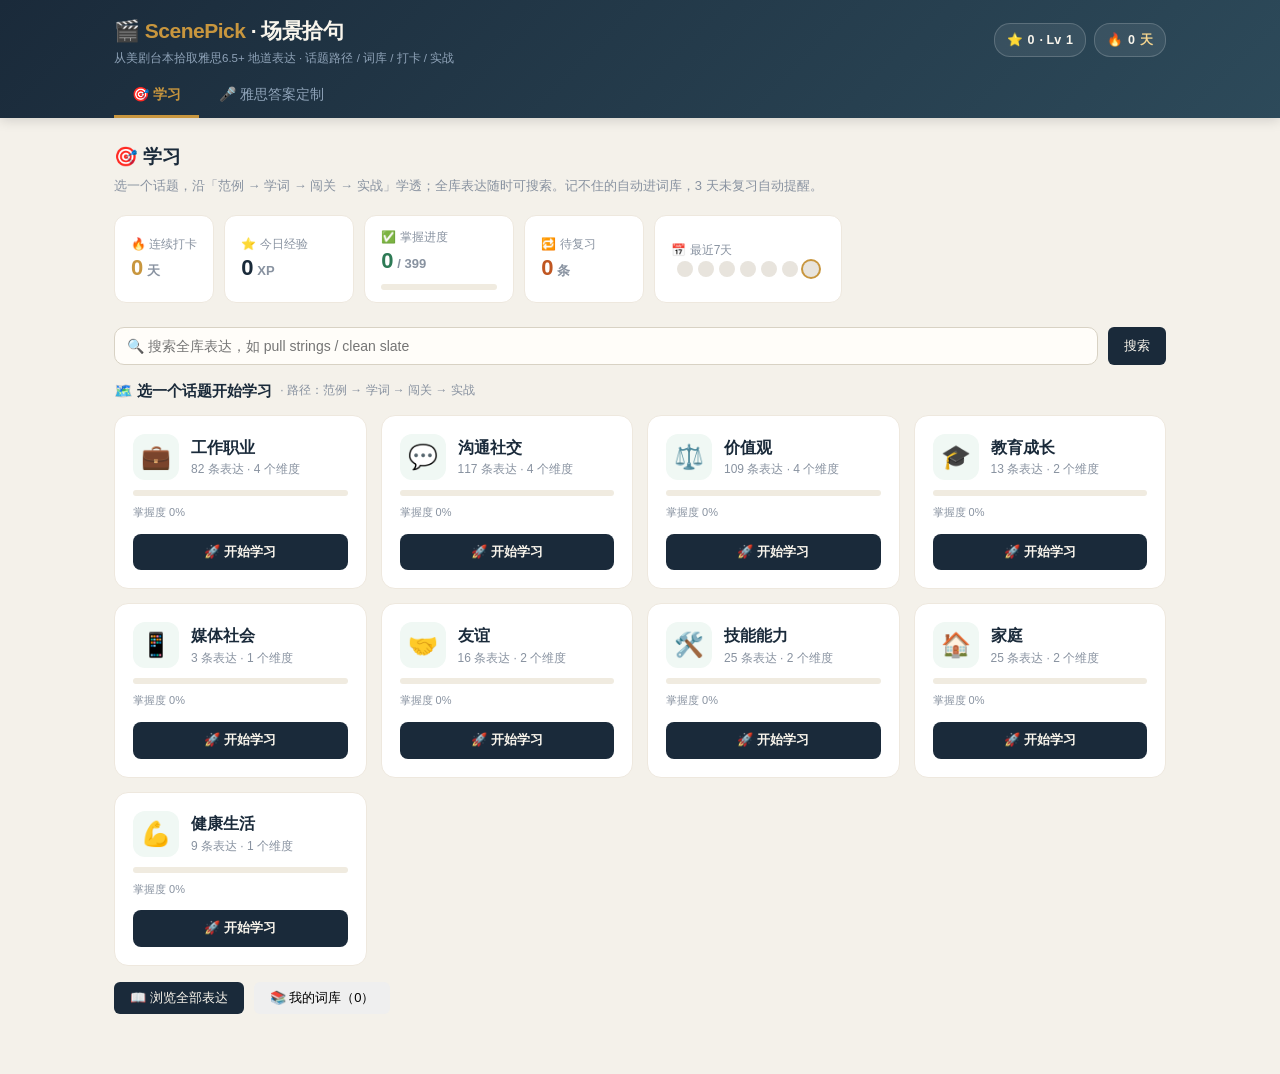
==== index.html @ 341d8d42 "2-tab 重构：表达库 + 训练场合一为「学习」，简约聚焦 【背景】用户指出表达库/训练场重复（表达卡片/挖空/话题筛选两处各做一遍），认同「简约能解决痛点才是好产品」 【重构】 - 3 tab →" ====
<!DOCTYPE html>
<html lang="zh-CN">
<head>
<meta charset="UTF-8">
<meta name="viewport" content="width=device-width, initial-scale=1.0">
<title>场景拾句 | ScenePick · 美剧学雅思</title>
<style>
/* ===== Reset & Base ===== */
*{margin:0;padding:0;box-sizing:border-box}
html{scroll-behavior:smooth}
body{font-family:-apple-system,BlinkMacSystemFont,"Segoe UI","PingFang SC","Microsoft YaHei",sans-serif;background:#F4F1EA;color:#2D3748;line-height:1.6;min-height:100vh}

/* ===== Header ===== */
header{background:linear-gradient(135deg,#1A2A3A 0%,#2D4A5A 100%);color:#F9F5EC;position:sticky;top:0;z-index:100;box-shadow:0 2px 12px rgba(0,0,0,.15)}
.header-top{max-width:1100px;margin:0 auto;padding:14px 24px 0;display:flex;align-items:center;justify-content:space-between;gap:12px;flex-wrap:wrap}
.header-brand h1{font-size:21px;font-weight:700;letter-spacing:-.5px}
.header-brand h1 span{color:#C8963E}
.header-brand p{font-size:11.5px;color:#8FA3B8;margin-top:1px}
.header-actions{display:flex;align-items:center;gap:8px}
.header-chip{display:flex;align-items:center;gap:5px;background:rgba(255,255,255,.08);border:1px solid rgba(255,255,255,.18);padding:6px 12px;border-radius:16px;font-size:12.5px;font-weight:600;color:#F9F5EC;white-space:nowrap}
.header-chip.gold{color:#F5D58F}
.header-chip .ch-num{color:#F9F5EC;font-weight:700}
.tabs{display:flex;gap:2px;max-width:1100px;margin:0 auto;padding:8px 24px 0;overflow-x:auto}
.tab{background:transparent;border:none;color:#8FA3B8;padding:11px 18px;font-size:14px;font-weight:500;cursor:pointer;border-bottom:3px solid transparent;transition:all .2s;font-family:inherit;white-space:nowrap}
.tab:hover{color:#F9F5EC}
.tab.active{color:#C8963E;border-bottom-color:#C8963E;font-weight:600}

/* ===== Layout ===== */
main{max-width:1100px;margin:0 auto;padding:24px 24px 60px}
.tab-content{display:none;animation:fadeIn .3s ease}
.tab-content.active{display:block}
@keyframes fadeIn{from{opacity:0;transform:translateY(8px)}to{opacity:1;transform:translateY(0)}}

/* ===== Section Title ===== */
.section-title{font-size:19px;font-weight:700;color:#1A2A3A;margin-bottom:4px}
.section-desc{font-size:13px;color:#8892A0;margin-bottom:18px}

/* ===== Dash Bar (学习仪表盘) ===== */
.dash-bar{display:flex;gap:10px;margin-bottom:24px;flex-wrap:wrap;align-items:stretch}
.dash-card{background:#fff;border-radius:12px;padding:12px 16px;border:1px solid #EEE8DE;display:flex;flex-direction:column;justify-content:center;min-width:104px}
.dash-card .d-top{font-size:12px;color:#8892A0;display:flex;align-items:center;gap:5px;font-weight:500}
.dash-card .d-num{font-size:22px;font-weight:700;color:#1A2A3A;line-height:1.3}
.dash-card .d-num.gold{color:#C8963E}
.dash-card .d-num.green{color:#2D7A55}
.dash-card .d-num.orange{color:#C05621}
.dash-card.clickable{cursor:pointer;transition:all .15s}
.dash-card.clickable:hover{box-shadow:0 3px 12px rgba(26,42,58,.12);transform:translateY(-1px);border-color:#D4C9B0}
.dash-progress{width:100%;height:6px;background:#F0EBE0;border-radius:3px;margin-top:8px;overflow:hidden}
.dash-progress .fill{height:100%;background:linear-gradient(90deg,#81B29A,#2D7A55);border-radius:3px;transition:width .4s ease}
.dash-dots{display:flex;gap:5px;align-items:center;padding:0 6px}
.dot{width:16px;height:16px;border-radius:50%;background:#E8E4DD;display:flex;align-items:center;justify-content:center;font-size:8px;font-weight:700;color:#fff}
.dot.active{background:#C8963E}
.dot.today-active{background:#C8963E;box-shadow:0 0 0 2px #F5D58F}
.dot.today{background:#E8E4DD;box-shadow:0 0 0 2px #C8963E}
.dot b{display:none}

/* ===== Stats Bar ===== */
.stats-bar{display:flex;gap:10px;margin-bottom:24px;flex-wrap:wrap}
.stat-box{background:#fff;border-radius:10px;padding:11px 16px;border:1px solid #EEE8DE;min-width:96px;text-align:center}
.stat-box .num{font-size:20px;font-weight:700;color:#1A2A3A}
.stat-box .num.gold{color:#C8963E}
.stat-box .num.green{color:#2D7A55}
.stat-box .lbl{font-size:11px;color:#8892A0;margin-top:1px}

/* ===== Topic Overview Grid ===== */
.topic-section-title{font-size:15px;font-weight:700;color:#1A2A3A;margin-bottom:12px;display:flex;align-items:center;gap:8px}
.topic-grid{display:grid;grid-template-columns:repeat(auto-fill,minmax(185px,1fr));gap:11px;margin-bottom:26px}
.topic-card{background:#fff;border-radius:12px;padding:13px 15px;border:1px solid #EEE8DE;cursor:pointer;transition:all .2s;display:flex;align-items:center;gap:11px}
.topic-card:hover{box-shadow:0 4px 16px rgba(26,42,58,.1);border-color:#81B29A;transform:translateY(-2px)}
.topic-card .t-icon{font-size:21px;width:40px;height:40px;background:#F0F8F4;border-radius:10px;display:flex;align-items:center;justify-content:center;flex-shrink:0}
.topic-card .t-info{min-width:0}
.topic-card .t-name{font-size:14px;font-weight:600;color:#1A2A3A}
.topic-card .t-count{font-size:11px;color:#8892A0;margin-top:1px}
.topic-card.selected{border-color:#C8963E;background:#FBF8F0;box-shadow:0 0 0 2px rgba(200,150,62,.2)}

/* ===== Filters ===== */
.filters{display:flex;gap:10px;margin-bottom:13px;flex-wrap:wrap;align-items:center}
.filter-group{display:flex;gap:6px;flex-wrap:wrap}
.filter-btn{background:#fff;border:1.5px solid #E0DCD3;color:#4A5568;padding:6px 14px;border-radius:20px;font-size:13px;cursor:pointer;transition:all .15s;font-family:inherit}
.filter-btn:hover{border-color:#C8963E;color:#C8963E}
.filter-btn.active{background:#1A2A3A;color:#F9F5EC;border-color:#1A2A3A}
.filter-btn[data-topic].active{background:#2D7A55;border-color:#2D7A55}
.filter-btn.state-filter.active{background:#C05621;border-color:#C05621}
.filter-label{font-size:12px;color:#8892A0;margin-right:4px;line-height:32px;font-weight:600}
.filter-clear{display:none;background:#FFF5F0;border:1.5px solid #E07A5F;color:#C53030;padding:6px 14px;border-radius:20px;font-size:13px;cursor:pointer;font-family:inherit}
.filter-clear.show{display:inline-block}

/* ===== Expression Cards Grid ===== */
.expr-grid{display:grid;grid-template-columns:repeat(auto-fill,minmax(320px,1fr));gap:16px}
.expr-card{background:#fff;border-radius:12px;padding:18px 20px;border:1px solid #EEE8DE;cursor:pointer;transition:all .2s;position:relative;overflow:hidden}
.expr-card:hover{box-shadow:0 4px 16px rgba(26,42,58,.1);border-color:#D4C9B0;transform:translateY(-2px)}
.expr-card::before{content:'';position:absolute;top:0;left:0;right:0;height:3px;background:#C8963E}
.expr-card[data-level="7+"]::before{background:#81B29A}
.expr-card[data-level="6.5+"]::before{background:#F2CC8F}
.expr-card[data-state="review"]{border-color:#F2D6C3}
.expr-card[data-state="learned"]{border-color:#D8EEDD}
.card-top{display:flex;justify-content:space-between;align-items:center;margin-bottom:10px;gap:6px;flex-wrap:wrap}
.badge-type{font-size:11px;font-weight:600;padding:3px 10px;border-radius:10px;text-transform:uppercase;letter-spacing:.3px}
.badge-type.phrase{background:#EBF4F8;color:#3182CE}
.badge-type.sentence{background:#F0EBF8;color:#6B46C1}
.badge-type.paragraph{background:#FFF5E6;color:#C05621}
.badge-topic{font-size:11px;font-weight:600;padding:3px 10px;border-radius:10px;background:#F0F4F8;color:#2C5AA0}
.badge-dim{font-size:11px;font-weight:600;padding:3px 10px;border-radius:10px;background:#EEEDFE;color:#534AB7}
.badge-level{font-size:11px;font-weight:700;padding:3px 10px;border-radius:10px}
.badge-level[data-l="7+"]{background:#E3F2E8;color:#2D7A55}
.badge-level[data-l="6.5+"]{background:#FFF8E6;color:#8B6914}
.badge-state{font-size:11px;font-weight:600;padding:3px 10px;border-radius:10px}
.badge-state.learning{background:#EBF4F8;color:#3182CE}
.badge-state.learned{background:#E3F2E8;color:#2D7A55}
.badge-state.review{background:#FFF0E6;color:#C05621}
.card-english{font-size:16px;font-weight:600;color:#1A2A3A;line-height:1.5;margin-bottom:6px}
.card-english.long{font-size:14px}
.card-chinese{font-size:13px;color:#718096;margin-bottom:10px}
.card-source{font-size:12px;color:#A0AEC0;display:flex;align-items:center;gap:5px}
.card-source::before{content:'🎬';font-size:13px}

/* ===== Detail Panel ===== */
.detail-overlay{display:none;position:fixed;top:0;left:0;right:0;bottom:0;background:rgba(26,42,58,.5);z-index:200;justify-content:center;align-items:flex-start;padding:40px 20px;overflow-y:auto}
.detail-overlay.show{display:flex}
.detail-panel{background:#fff;border-radius:16px;max-width:680px;width:100%;padding:0;box-shadow:0 8px 40px rgba(0,0,0,.2);margin:auto}
.detail-header{padding:24px 28px 16px;border-bottom:1px solid #F0EBE0;position:relative}
.detail-close{position:absolute;top:16px;right:16px;background:#F4F1EA;border:none;width:34px;height:34px;border-radius:50%;cursor:pointer;font-size:18px;color:#8892A0;display:flex;align-items:center;justify-content:center;transition:all .15s}
.detail-close:hover{background:#E0DCD3;color:#1A2A3A}
.detail-badges{display:flex;gap:8px;margin-bottom:12px;flex-wrap:wrap}
.detail-english{font-size:20px;font-weight:700;color:#1A2A3A;line-height:1.5}
.detail-english.long{font-size:17px}
.detail-chinese{font-size:15px;color:#4A5568;margin-top:8px}
.detail-body{padding:20px 28px 28px}
.detail-section{margin-bottom:20px}
.detail-section h4{font-size:13px;font-weight:700;color:#C8963E;text-transform:uppercase;letter-spacing:.5px;margin-bottom:8px;display:flex;align-items:center;gap:6px}
.detail-section p{font-size:14px;color:#4A5568;line-height:1.7}
.keyword-pills{display:flex;flex-wrap:wrap;gap:8px}
.keyword-pill{background:#F8F5EE;border:1px solid #E8E0CE;border-radius:8px;padding:6px 12px;font-size:13px}
.keyword-pill b{color:#1A2A3A}
.keyword-pill span{color:#8892A0;margin-left:4px}
.usage-box{background:#FBF8F0;border-left:3px solid #C8963E;border-radius:0 8px 8px 0;padding:12px 16px;font-size:14px;color:#4A5568;line-height:1.7}
.example-box{background:#F0F4F8;border-left:3px solid #3182CE;border-radius:0 8px 8px 0;padding:12px 16px;font-size:14px;color:#2D3748;font-style:italic;line-height:1.7}
.topic-use-box{background:#F0F8F4;border-left:3px solid #81B29A;border-radius:0 8px 8px 0;padding:12px 16px;font-size:14px;color:#2D5535;line-height:1.7}
.detail-cta{display:flex;gap:10px;margin-top:22px;flex-wrap:wrap}
.cta-btn{flex:1;min-width:140px;padding:12px 18px;border-radius:10px;font-size:14px;font-weight:600;cursor:pointer;border:none;font-family:inherit;transition:all .15s;display:flex;align-items:center;justify-content:center;gap:8px}
.cta-btn.train{background:#1A2A3A;color:#F9F5EC}
.cta-btn.train:hover{background:#2D4A5A}
.cta-btn.compare{background:#F0F8F4;color:#2D7A55;border:1.5px solid #81B29A}
.cta-btn.compare:hover{background:#E3F2E8}

/* ===== Train: Selector + Subtabs ===== */
.train-selector{display:flex;gap:10px;margin-bottom:16px;flex-wrap:wrap}
.q-select-card{background:#fff;border:1.5px solid #E0DCD3;border-radius:8px;padding:9px 14px;font-size:13px;cursor:pointer;transition:all .15s;font-family:inherit;color:#4A5568;max-width:100%;text-align:left}
.q-select-card:hover{border-color:#C8963E}
.q-select-card.active{background:#1A2A3A;color:#F9F5EC;border-color:#1A2A3A}
.q-select-card .st-dot{display:inline-block;width:7px;height:7px;border-radius:50%;margin-right:6px;vertical-align:middle}
.st-dot.learning{background:#3182CE}.st-dot.learned{background:#81B29A}.st-dot.review{background:#E07A5F}.st-dot.unseen{background:#C4CFD8}
.train-subtabs{display:flex;gap:8px;margin-bottom:18px}
.subtab{padding:9px 20px;border-radius:20px;font-size:14px;font-weight:500;cursor:pointer;border:1.5px solid #E0DCD3;background:#fff;color:#4A5568;font-family:inherit;transition:all .15s}
.subtab:hover{border-color:#C8963E;color:#C8963E}
.subtab.active{background:#C8963E;border-color:#C8963E;color:#fff;font-weight:600}
.train-expr-banner{background:#FBF8F0;border-radius:10px;padding:14px 18px;margin-bottom:18px;display:flex;align-items:center;justify-content:space-between;gap:12px;flex-wrap:wrap;border-left:3px solid #C8963E}
.train-expr-banner .en{font-size:16px;font-weight:700;color:#1A2A3A}
.train-expr-banner .zh{font-size:13px;color:#718096;margin-top:2px}
.train-expr-banner .meta{font-size:11px;color:#8892A0;text-align:right}
.train-notice{padding:32px 20px;text-align:center;color:#8892A0;background:#fff;border-radius:12px;border:1px dashed #D4C9B0}
.train-notice .icon{font-size:36px;margin-bottom:10px}
.train-notice .quick-picks{display:flex;gap:8px;justify-content:center;flex-wrap:wrap;margin-top:14px}
.train-notice .quick-picks button{background:#F0F8F4;border:1.5px solid #81B29A;color:#2D7A55;padding:8px 16px;border-radius:16px;font-size:13px;cursor:pointer;font-family:inherit;transition:all .15s}
.train-notice .quick-picks button:hover{background:#E3F2E8}

/* ===== Question ===== */
.q-display{background:#fff;border-radius:12px;padding:24px;border:1px solid #EEE8DE}
.q-item{margin-bottom:20px;padding-bottom:20px;border-bottom:1px solid #F0EBE0}
.q-item:last-child{border-bottom:none;margin-bottom:0;padding-bottom:0}
.q-num{display:inline-block;background:#C8963E;color:#fff;font-size:12px;font-weight:700;width:24px;height:24px;border-radius:50%;text-align:center;line-height:24px;margin-right:8px}
.q-text{font-size:15px;color:#2D3748;font-weight:500;display:inline}
.q-answer-area{margin-top:10px}
.q-input{width:100%;min-height:72px;padding:12px;border:1.5px solid #E0DCD3;border-radius:8px;font-size:14px;font-family:inherit;resize:vertical;transition:border-color .15s;color:#2D3748;background:#FAFAF7}
.q-input:focus{outline:none;border-color:#C8963E;background:#fff}
.q-actions{margin-top:8px;display:flex;gap:8px}
.q-btn{padding:7px 16px;border-radius:6px;font-size:13px;cursor:pointer;border:none;font-family:inherit;transition:all .15s}
.q-btn.reveal{background:#1A2A3A;color:#F9F5EC}
.q-btn.reveal:hover{background:#2D4A5A}
.q-btn.clear{background:#F4F1EA;color:#8892A0}
.q-btn.clear:hover{background:#E8E4DD}
.q-sample{display:none;margin-top:10px;padding:12px 16px;background:#E3F2E8;border-radius:8px;font-size:14px;color:#2D5535;line-height:1.7}
.q-sample.show{display:block;animation:fadeIn .2s}
.q-sample b{color:#1A6B3F}

/* ===== Cloze ===== */
.cloze-item{background:#fff;border-radius:12px;padding:24px;border:1px solid #EEE8DE}
.cloze-meta{display:flex;justify-content:space-between;align-items:center;margin-bottom:12px;gap:8px;flex-wrap:wrap}
.cloze-meta .src{font-size:12px;color:#A0AEC0}
.cloze-sentence{font-size:17px;color:#2D3748;line-height:2.2;margin-bottom:14px}
.cloze-input{display:inline-block;border:none;border-bottom:2px solid #3182CE;font-size:16px;padding:0 6px;min-width:100px;outline:none;font-family:inherit;text-align:center;color:#1A2A3A;background:transparent;transition:all .2s}
.cloze-input:focus{border-bottom-color:#C8963E}
.cloze-input.correct{border-bottom-color:#81B29A;color:#2D7A55;background:rgba(129,178,154,.08);border-radius:4px;animation:pulseOk .35s ease}
.cloze-input.wrong{border-bottom-color:#E07A5F;color:#C53030;background:rgba(224,122,95,.08);border-radius:4px;animation:shake .3s ease}
.cloze-input.locked{pointer-events:none;opacity:.85}
@keyframes pulseOk{0%{transform:scale(1)}50%{transform:scale(1.08)}100%{transform:scale(1)}}
@keyframes shake{0%,100%{transform:translateX(0)}25%{transform:translateX(-4px)}75%{transform:translateX(4px)}}
.cloze-controls{display:flex;gap:8px;align-items:center;position:relative}
.cloze-btn{padding:7px 16px;border-radius:6px;font-size:13px;cursor:pointer;border:none;font-family:inherit;transition:all .15s}
.cloze-btn.check{background:#3182CE;color:#fff}
.cloze-btn.check:hover{background:#2C5AA0}
.cloze-btn.answer{background:#F4F1EA;color:#8892A0}
.cloze-btn.answer:hover{background:#E8E4DD}
.cloze-result{font-size:13px;font-weight:600;margin-left:8px}
.cloze-result.show{display:inline-block;animation:fadeIn .2s}
.cloze-answer-reveal{display:none;margin-top:10px;padding:8px 12px;background:#FFF8E6;border-radius:6px;font-size:13px;color:#8B6914}
.cloze-answer-reveal.show{display:block}
.cloze-hint{font-size:12px;color:#A0AEC0;margin-top:6px}
.xp-float{position:absolute;top:-8px;left:120px;font-size:15px;font-weight:700;color:#C8963E;pointer-events:none;animation:xpFloat 1.2s ease forwards;z-index:10}
@keyframes xpFloat{0%{opacity:0;transform:translateY(6px) scale(.8)}25%{opacity:1;transform:translateY(0) scale(1.05)}100%{opacity:0;transform:translateY(-26px) scale(1)}}

/* ===== Summary ===== */
.sum-item{background:#fff;border-radius:12px;padding:24px;border:1px solid #EEE8DE}
.sum-source{font-size:12px;color:#A0AEC0;margin-bottom:8px;display:flex;gap:8px;align-items:center;flex-wrap:wrap}
.sum-original{background:#F8F5EE;border-radius:8px;padding:16px;font-size:15px;color:#2D3748;line-height:1.8;margin-bottom:14px;border-left:3px solid #C8963E}
.sum-original .hl{background:#FFF3CD;padding:1px 4px;border-radius:3px;font-weight:600}
.sum-label{font-size:13px;font-weight:600;color:#4A5568;margin-bottom:6px}
.sum-textarea{width:100%;min-height:80px;padding:12px;border:1.5px solid #E0DCD3;border-radius:8px;font-size:14px;font-family:inherit;resize:vertical;transition:border-color .15s;color:#2D3748;background:#FAFAF7;line-height:1.6}
.sum-textarea:focus{outline:none;border-color:#C8963E;background:#fff}
.sum-actions{margin-top:8px;display:flex;gap:8px}
.sum-model{display:none;margin-top:12px;padding:14px 16px;background:#E3F2E8;border-radius:8px;font-size:14px;color:#2D5535;line-height:1.7}
.sum-model.show{display:block;animation:fadeIn .2s}
.sum-model .label{font-weight:700;color:#1A6B3F;display:block;margin-bottom:4px}
.sum-checklist{display:none;margin-top:10px}
.sum-checklist.show{display:block;animation:fadeIn .2s}
.sum-checklist .label{font-size:13px;font-weight:600;color:#4A5568;margin-bottom:6px}
.sum-checklist ul{list-style:none;padding:0}
.sum-checklist li{font-size:13px;color:#4A5568;padding:4px 0;padding-left:22px;position:relative}
.sum-checklist li::before{content:'☐';position:absolute;left:0;color:#C8963E}

/* ===== 🎤 雅思答案定制 ===== */
.gen-box{background:#fff;border:1px solid #E8E2D5;border-radius:14px;padding:18px}
.gen-input{width:100%;border:1px solid #D8D2C4;border-radius:10px;padding:10px 12px;font-size:14px;font-family:inherit;resize:vertical;background:#FFFDF9}
.gen-input:focus{outline:none;border-color:#C8963E}
.gen-styles{display:flex;flex-wrap:wrap;gap:8px}
.gen-style{font-size:13px;padding:7px 14px;border-radius:20px;border:1px solid #E0DACB;background:#fff;color:#5A6B7A;cursor:pointer}
.gen-style.active{background:#C8963E;border-color:#C8963E;color:#fff;font-weight:700}
.gen-style.base{border-style:dashed;opacity:.8}
.gen-style.base.active{border-style:solid;opacity:1}
.gen-answer-text .zn{font-size:12px;color:#8892A0}
.gen-notes{display:flex;flex-direction:column;gap:6px;margin-top:8px}
.gen-note{font-size:13px;color:#2C2C2A;background:#F6F3FC;border:1px solid #E3DCF2;border-radius:8px;padding:7px 12px;line-height:1.6}
.gen-note code{font-family:inherit;font-size:13px;font-weight:600;color:#534AB7}
.gen-note-zh{font-size:12.5px;color:#5A6B7A}
.gen-answer{background:#fff;border:1px solid #E8E2D5;border-radius:14px;padding:18px;margin-top:14px}
.gen-q-label{font-size:12px;color:#8892A0;margin-bottom:4px}
.gen-q-text{font-size:14px;font-weight:600;color:#1A2A3A;margin-bottom:10px;line-height:1.5}
.gen-style-tag{font-size:11.5px;color:#534AB7;background:#EEEDFE;display:inline-block;padding:3px 10px;border-radius:12px;margin-bottom:12px}
.gen-answer-text{font-size:14px;color:#2C2C2A;line-height:1.9;background:#FFFDF7;border:1px solid #F0E8D8;border-radius:10px;padding:14px 16px}
.gen-exprs-label{font-size:12.5px;font-weight:700;color:#1A2A3A;margin:14px 0 8px}
.gen-expr-chips{display:flex;flex-wrap:wrap;gap:8px}
.gen-chip{font-size:12.5px;padding:5px 12px;border-radius:16px;border:1px solid #D8CFEA;background:#F6F3FC;color:#534AB7;cursor:pointer}
.gen-chip:hover{background:#EEEDFE}
.gen-tip{font-size:12px;color:#8892A0;margin-top:12px;line-height:1.6}
.gen-block-label{font-size:13px;font-weight:600;color:#2C2C2A;margin:16px 0 8px;display:flex;align-items:center;gap:6px}
.gen-block-sub{font-size:11px;color:#8892A0;font-weight:400}
.gen-answer-zh{font-size:13.5px;color:#3E4A5A;line-height:1.9;background:#F4F8FF;border:1px solid #DCE6F5;border-radius:10px;padding:14px 16px}
.gen-lines{display:flex;flex-direction:column;gap:10px}
.gen-line{display:flex;gap:10px;background:#FAFAF7;border:1px solid #EDEAE0;border-radius:10px;padding:10px 12px}
.gen-line-no{flex:0 0 22px;height:22px;background:#2D7A55;color:#fff;font-size:11px;font-weight:700;border-radius:50%;display:flex;align-items:center;justify-content:center;margin-top:2px}
.gen-line-body{flex:1;min-width:0}
.gen-line-en{font-size:13.5px;color:#2C2C2A;line-height:1.7}
.gen-line-zh{font-size:12.5px;color:#5A6B7A;margin-top:3px;line-height:1.6}
.gen-line-ex{font-size:11.5px;color:#8A6D2F;background:#FBF6E9;border-radius:6px;padding:3px 8px;margin-top:5px;line-height:1.5}
.gen-empty{background:#FBF8F0;border:1px dashed #D4C9B0;border-radius:12px;padding:24px;text-align:center;color:#8892A0;font-size:13px}

.cmp-list{display:flex;flex-direction:column;gap:20px}
.cmp-item{background:#fff;border-radius:12px;overflow:hidden;border:1px solid #EEE8DE}
.cmp-header{padding:16px 20px;background:#FBF8F0;border-bottom:1px solid #F0EBE0}
.cmp-topic{font-size:15px;font-weight:600;color:#1A2A3A}
.cmp-expr-tag{display:inline-block;background:#C8963E;color:#fff;font-size:11px;font-weight:600;padding:2px 8px;border-radius:4px;margin-bottom:6px}
.cmp-expr-tag.topic-tag{background:#2C5AA0;margin-left:6px}
.cmp-body{display:grid;grid-template-columns:1fr 1fr;gap:0}
@media(max-width:700px){.cmp-body{grid-template-columns:1fr}}
.cmp-side{padding:18px 20px}
.cmp-side.score5{background:#FFF5F0;border-right:1px solid #F0EBE0}
.cmp-side.score7{background:#F0F8F4}
.cmp-score{font-size:13px;font-weight:700;margin-bottom:8px;display:flex;align-items:center;gap:6px}
.cmp-score.s5{color:#C53030}
.cmp-score.s7{color:#2D7A55}
.cmp-score .dot{width:8px;height:8px;border-radius:50%;display:inline-block}
.cmp-score.s5 .dot{background:#E07A5F}
.cmp-score.s7 .dot{background:#81B29A}
.cmp-text{font-size:14px;color:#2D3748;line-height:1.7}
.cmp-text .hl{background:#FFF3CD;padding:1px 3px;border-radius:2px;font-weight:600}
.cmp-analysis{padding:14px 20px;background:#F8F5EE;border-top:1px solid #F0EBE0}
.cmp-analysis .label{font-size:12px;font-weight:700;color:#C8963E;text-transform:uppercase;letter-spacing:.5px;margin-bottom:6px}
.cmp-analysis p{font-size:13px;color:#4A5568;line-height:1.6}
.cmp-analysis .tag{display:inline-block;background:#E8E0CE;color:#6B5B3E;font-size:11px;padding:2px 8px;border-radius:4px;margin:2px 3px}

/* ===== Empty State ===== */
.empty-state{text-align:center;padding:40px 20px;color:#A0AEC0}
.empty-state .icon{font-size:48px;margin-bottom:12px}
.empty-state p{font-size:14px}

/* ===== Import Modal ===== */

/* ===== Toast ===== */
.toast{position:fixed;bottom:28px;left:50%;transform:translateX(-50%) translateY(20px);background:#1A2A3A;color:#F9F5EC;padding:12px 22px;border-radius:12px;font-size:14px;font-weight:600;box-shadow:0 6px 24px rgba(0,0,0,.25);opacity:0;transition:all .3s ease;z-index:400;pointer-events:none;white-space:nowrap}
.toast.show{opacity:1;transform:translateX(-50%) translateY(0)}
.toast.gold{background:#8B6914;color:#FFF8E6}

/* ===== Scrollbar ===== */
::-webkit-scrollbar{width:8px;height:8px}
::-webkit-scrollbar-track{background:#F0EBE0}
::-webkit-scrollbar-thumb{background:#C8963E;border-radius:4px}
::-webkit-scrollbar-thumb:hover{background:#B5862E}
/* ===== Train: Mode Switch ===== */
.train-mode-switch{display:flex;gap:10px;margin-bottom:20px;flex-wrap:wrap}
.mode-btn{flex:1;min-width:180px;padding:16px 20px;border-radius:14px;border:1.5px solid #E0DCD3;background:#fff;cursor:pointer;transition:all .2s;font-family:inherit;text-align:left}
.mode-btn:hover{border-color:#C8963E;transform:translateY(-2px);box-shadow:0 4px 14px rgba(26,42,58,.08)}
.mode-btn.active{background:#1A2A3A;border-color:#1A2A3A;color:#F9F5EC}
.mode-btn .m-title{font-size:16px;font-weight:700;display:flex;align-items:center;gap:8px}
.mode-btn .m-desc{font-size:12px;color:#8892A0;margin-top:4px;line-height:1.5}
.mode-btn.active .m-desc{color:#A0AEC0}

/* ===== Daily Task ===== */
.daily-goal{background:#fff;border-radius:12px;padding:14px 18px;border:1px solid #EEE8DE;display:flex;align-items:center;gap:14px;margin-bottom:18px;flex-wrap:wrap}
.daily-goal .gl{font-size:13px;font-weight:700;color:#1A2A3A;white-space:nowrap}
.daily-progress{flex:1;min-width:120px;height:8px;background:#F0EBE0;border-radius:4px;overflow:hidden}
.daily-progress .fill{height:100%;background:linear-gradient(90deg,#C8963E,#B5862E);border-radius:4px;transition:width .4s ease}
.daily-goal .gt{font-size:13px;font-weight:600;color:#4A5568;white-space:nowrap}
.daily-goal .gx{font-size:12px;font-weight:600;color:#C8963E;white-space:nowrap}

/* Task Card */
.task-card{background:#fff;border-radius:16px;border:1px solid #EEE8DE;overflow:hidden}
.task-card-head{padding:18px 22px;background:linear-gradient(135deg,#FBF8F0,#F5F0E0);border-bottom:1px solid #F0EBE0;display:flex;justify-content:space-between;align-items:flex-start;gap:12px;flex-wrap:wrap}
.task-card-head .en{font-size:18px;font-weight:700;color:#1A2A3A}
.task-card-head .zh{font-size:13px;color:#718096;margin-top:3px}
.task-card-head .meta{font-size:11px;color:#8892A0;text-align:right}
.step-dots{display:flex;gap:6px;margin-top:8px}
.step-dot{width:22px;height:22px;border-radius:50%;background:#E8E4DD;color:#8892A0;font-size:11px;font-weight:700;display:flex;align-items:center;justify-content:center;transition:all .2s}
.step-dot.active{background:#C8963E;color:#fff}
.step-dot.done{background:#81B29A;color:#fff}
.task-card-body{padding:22px}
.task-step{display:none;animation:fadeIn .25s ease}
.task-step.show{display:block}
.task-step-label{font-size:13px;font-weight:700;color:#C8963E;margin-bottom:10px;display:flex;align-items:center;gap:6px}
.step-nav{display:flex;gap:8px;margin-top:16px;justify-content:space-between;flex-wrap:wrap}
.step-nav .q-btn{background:#1A2A3A;color:#F9F5EC}
.step-nav .q-btn:hover{background:#2D4A5A}
.step-nav .q-btn.ghost{background:#F4F1EA;color:#8892A0}
.step-nav .q-btn.ghost:hover{background:#E8E4DD}
.task-done{text-align:center;padding:40px 24px}
.task-done .big{font-size:52px;margin-bottom:10px;animation:popIn .4s ease}
@keyframes popIn{0%{transform:scale(.4);opacity:0}70%{transform:scale(1.15)}100%{transform:scale(1);opacity:1}}
.task-done h3{font-size:20px;color:#1A2A3A;margin-bottom:6px}
.task-done p{font-size:13px;color:#8892A0}
.daily-empty{text-align:center;padding:48px 24px;background:#fff;border-radius:16px;border:1px dashed #D4C9B0}
.daily-empty .big{font-size:44px;margin-bottom:10px}
.daily-empty h3{font-size:18px;color:#2D7A55;margin-bottom:6px}
.daily-empty p{font-size:13px;color:#8892A0}

/* ===== Quiz ===== */
.quiz-shell{background:#fff;border-radius:16px;border:1px solid #EEE8DE;padding:24px;position:relative}
.quiz-top{display:flex;justify-content:space-between;align-items:center;margin-bottom:18px;flex-wrap:wrap;gap:8px}
.quiz-top .q-count{font-size:13px;font-weight:700;color:#4A5568}
.quiz-progress{flex:1;min-width:120px;height:6px;background:#F0EBE0;border-radius:3px;overflow:hidden}
.quiz-progress .fill{height:100%;background:#3182CE;border-radius:3px;transition:width .3s}
.quiz-prompt{font-size:17px;font-weight:600;color:#1A2A3A;line-height:1.8;margin-bottom:18px}
.quiz-options{display:flex;flex-direction:column;gap:10px}
.quiz-opt{padding:14px 18px;border:1.5px solid #E0DCD3;border-radius:10px;background:#FAFAF7;font-size:14.5px;color:#2D3748;cursor:pointer;transition:all .15s;font-family:inherit;text-align:left;line-height:1.6}
.quiz-opt:hover{border-color:#C8963E;background:#FBF8F0}
.quiz-opt.correct{border-color:#81B29A;background:#E3F2E8;color:#2D7A55;font-weight:600}
.quiz-opt.wrong{border-color:#E07A5F;background:#FFF0E6;color:#C53030}
.quiz-opt.disabled{pointer-events:none;opacity:.6}
.quiz-feedback{margin-top:14px;padding:12px 16px;border-radius:8px;font-size:14px;display:none;line-height:1.6}
.quiz-feedback.show{display:block;animation:fadeIn .2s}
.quiz-feedback.ok{background:#E3F2E8;color:#2D5535}
.quiz-feedback.no{background:#FFF0E6;color:#8B3A1E}
.quiz-next{margin-top:14px;display:none}
.quiz-next.show{display:inline-block}
.quiz-result{text-align:center;padding:36px 24px}
.quiz-result .big{font-size:50px;margin-bottom:10px}
.quiz-result .score{font-size:26px;font-weight:700;color:#1A2A3A}
.quiz-result .score b{color:#2D7A55}
.quiz-start{text-align:center;padding:40px 24px}
.quiz-start .big{font-size:44px;margin-bottom:12px}
.quiz-start p{font-size:13px;color:#8892A0;margin-bottom:18px;line-height:1.7}

/* ===== Speak ===== */
.speak-grid{display:grid;grid-template-columns:repeat(auto-fill,minmax(300px,1fr));gap:12px;margin-bottom:20px}
.speak-card{background:#fff;border-radius:12px;padding:16px;border:1px solid #EEE8DE;cursor:pointer;transition:all .2s}
.speak-card:hover{border-color:#81B29A;transform:translateY(-2px);box-shadow:0 4px 14px rgba(26,42,58,.08)}
.speak-card .s-topic{font-size:11px;font-weight:700;color:#2C5AA0;background:#F0F4F8;display:inline-block;padding:3px 10px;border-radius:10px;margin-bottom:8px}
.speak-card .s-title{font-size:15px;font-weight:600;color:#1A2A3A;line-height:1.5}
.speak-card .s-exp{font-size:11px;color:#8892A0;margin-top:6px}
.speak-stage{background:#fff;border-radius:16px;border:1px solid #EEE8DE;padding:24px}
.speak-cue{border-left:3px solid #C8963E;background:#FBF8F0;border-radius:0 10px 10px 0;padding:16px 18px;margin-bottom:16px}
.speak-cue h3{font-size:16px;color:#1A2A3A;margin-bottom:8px}
.speak-cue ul{list-style:none;padding:0}
.speak-cue li{font-size:13px;color:#4A5568;padding:3px 0;padding-left:20px;position:relative}
.speak-cue li::before{content:'▸';position:absolute;left:0;color:#C8963E}
.timer-bar{background:#F0EBE0;border-radius:8px;height:10px;overflow:hidden;margin-bottom:14px}
.timer-bar .fill{height:100%;background:#C8963E;border-radius:8px;transition:width 1s linear}
.timer-bar .fill.warn{background:#E07A5F}
.timer-text{font-size:13px;font-weight:700;color:#4A5568;margin-bottom:8px;display:flex;justify-content:space-between}
.speak-mustuse{display:flex;gap:6px;flex-wrap:wrap;margin-bottom:14px}
.mustuse-chip{font-size:11px;font-weight:600;background:#FFF8E6;border:1px solid #E8D9A0;color:#8B6914;padding:4px 10px;border-radius:12px}
.mustuse-chip.used{background:#E3F2E8;border-color:#81B29A;color:#2D7A55}
.speak-textarea{width:100%;min-height:120px;padding:12px;border:1.5px solid #E0DCD3;border-radius:10px;font-size:14px;font-family:inherit;resize:vertical;line-height:1.7;color:#2D3748}
.speak-textarea:focus{outline:none;border-color:#C8963E}
.speak-actions{display:flex;gap:8px;margin-top:12px;flex-wrap:wrap}
.speak-model{display:none;margin-top:16px;padding:16px 18px;background:#F0F8F4;border-radius:10px;font-size:14px;color:#2D5535;line-height:1.8}
.speak-model.show{display:block;animation:fadeIn .3s}
.speak-model .label{font-weight:700;color:#1A6B3F;display:block;margin-bottom:6px}
.speak-selfcheck{display:none;margin-top:12px;padding:14px 16px;background:#F8F5EE;border-radius:10px;font-size:13px;color:#4A5568;line-height:1.8}
.speak-selfcheck.show{display:block;animation:fadeIn .3s}
.speak-selfcheck li{margin-left:18px}

/* ===== V3: 话题学习路径 ===== */
.path-steps{display:flex;gap:6px;margin-bottom:18px;flex-wrap:wrap}
.path-step{flex:1;min-width:130px;padding:10px 14px;border-radius:10px;background:#fff;border:1.5px solid #E0DCD3;font-size:12.5px;font-weight:600;color:#8892A0;text-align:center;cursor:pointer;transition:all .2s;font-family:inherit}
.path-step:hover{border-color:#C8963E;color:#C8963E}
.path-step.active{background:#1A2A3A;color:#F9F5EC;border-color:#1A2A3A}
.path-step.done{background:#E3F2E8;color:#2D7A55;border-color:#81B29A}
.path-step .ps-ico{display:block;font-size:16px;margin-bottom:2px}
.path-grid{display:grid;grid-template-columns:repeat(auto-fill,minmax(250px,1fr));gap:14px}
.path-dim-grid{display:grid;grid-template-columns:repeat(auto-fill,minmax(190px,1fr));gap:12px}
.path-dim-card{background:#fff;border:1px solid #E8E2D5;border-radius:14px;padding:16px;cursor:pointer;transition:border-color .2s}
.path-dim-card:hover{border-color:#C8963E}
.pd-name{font-size:14px;font-weight:700;color:#1A2A3A;margin-bottom:6px}
.pd-count{font-size:12px;color:#8892A0;margin-bottom:10px}
.pd-go{font-size:12px;font-weight:700;color:#C8963E}
.path-topic-card{background:#fff;border-radius:14px;padding:18px;border:1px solid #EEE8DE;cursor:pointer;transition:all .2s;position:relative;overflow:hidden}
.path-topic-card:hover{box-shadow:0 4px 16px rgba(26,42,58,.1);border-color:#81B29A;transform:translateY(-2px)}
.path-topic-card .pt-head{display:flex;align-items:center;gap:12px;margin-bottom:10px}
.path-topic-card .pt-icon{font-size:24px;width:46px;height:46px;background:#F0F8F4;border-radius:12px;display:flex;align-items:center;justify-content:center}
.path-topic-card .pt-name{font-size:16px;font-weight:700;color:#1A2A3A}
.path-topic-card .pt-count{font-size:12px;color:#8892A0}
.path-topic-card .pt-bar{height:6px;background:#F0EBE0;border-radius:3px;overflow:hidden;margin:8px 0}
.path-topic-card .pt-bar .fill{height:100%;background:linear-gradient(90deg,#81B29A,#2D7A55);border-radius:3px;transition:width .4s}
.path-topic-card .pt-meta{display:flex;justify-content:space-between;font-size:11px;color:#8892A0}
.path-topic-card .pt-start{margin-top:12px;text-align:center;background:#1A2A3A;color:#F9F5EC;border-radius:8px;padding:8px;font-size:13px;font-weight:600}
.path-topic-card:hover .pt-start{background:#2D7A55}

/* 闪卡 */
.flash-area{display:flex;flex-direction:column;align-items:center;padding:10px 0}
.flash-counter{font-size:13px;color:#8892A0;font-weight:600;margin-bottom:14px}
.flash-wrap{perspective:1200px;width:100%;max-width:560px;cursor:pointer;margin-bottom:16px}
.flash-card{position:relative;width:100%;height:250px;transform-style:preserve-3d;transition:transform .5s ease}
.flash-card.flipped{transform:rotateY(180deg)}
.flash-face{position:absolute;inset:0;backface-visibility:hidden;border-radius:16px;display:flex;flex-direction:column;align-items:center;justify-content:center;padding:28px;text-align:center}
.flash-front{background:linear-gradient(135deg,#1A2A3A,#2D4A5A);color:#F9F5EC}
.flash-front .fe{font-size:26px;font-weight:700;line-height:1.5}
.flash-front .fh{font-size:12px;color:#8FA3B8;margin-top:10px;display:flex;gap:8px}
.flash-front .ftap{font-size:11px;color:#5B7290;margin-top:14px}
.flash-back{background:#fff;border:1.5px solid #EEE8DE;transform:rotateY(180deg)}
.flash-back .bc{font-size:19px;font-weight:700;color:#1A2A3A;margin-bottom:8px}
.flash-back .bu{font-size:13px;color:#718096;line-height:1.7;max-height:90px;overflow-y:auto}
.flash-back .be{font-size:13px;color:#2D7A55;font-style:italic;margin-top:8px;line-height:1.5}
.flash-actions{display:flex;gap:10px;width:100%;max-width:560px}
.flash-btn{flex:1;padding:13px 10px;border-radius:12px;border:none;font-size:13.5px;font-weight:600;cursor:pointer;font-family:inherit;transition:all .15s;display:flex;flex-direction:column;align-items:center;gap:2px}
.flash-btn:hover{transform:translateY(-2px)}
.flash-btn.unknown{background:#FFF0E6;color:#C05621;border:1.5px solid #F2C9A8}
.flash-btn.fuzzy{background:#FFF8E6;color:#8B6914;border:1.5px solid #E8D9A0}
.flash-btn.known{background:#E3F2E8;color:#2D7A55;border:1.5px solid #A8D5B8}
.flash-btn .fb-ico{font-size:20px}
.flash-btn .fb-txt{font-size:12px}
.flash-related{margin-top:12px;font-size:12px;color:#8892A0;text-align:center}
.flash-related b{color:#C8963E}

/* 词库 */
.wb-tabs{display:flex;gap:8px;margin-bottom:18px}
.wb-tab{padding:9px 20px;border-radius:20px;font-size:13.5px;font-weight:600;cursor:pointer;border:1.5px solid #E0DCD3;background:#fff;color:#4A5568;font-family:inherit;transition:all .15s}
.wb-tab:hover{border-color:#C8963E}
.wb-tab.active{background:#1A2A3A;color:#F9F5EC;border-color:#1A2A3A}
.wb-list{display:flex;flex-direction:column;gap:10px}
.wb-item{background:#fff;border-radius:12px;padding:16px 18px;border:1px solid #EEE8DE;display:flex;align-items:center;gap:14px;flex-wrap:wrap}
.wb-item .wbe{flex:1;min-width:180px}
.wb-item .wbe .en{font-size:15px;font-weight:600;color:#1A2A3A}
.wb-item .wbe .zh{font-size:12.5px;color:#718096;margin-top:2px}
.wb-item .wbe .src{font-size:11px;color:#A0AEC0;margin-top:2px}
.wb-level-badge{font-size:11px;font-weight:700;padding:4px 12px;border-radius:12px;white-space:nowrap}
.wb-level-badge.unknown{background:#FFF0E6;color:#C05621}
.wb-level-badge.fuzzy{background:#FFF8E6;color:#8B6914}
.wb-level-badge.known{background:#E3F2E8;color:#2D7A55}
.wb-ops{display:flex;gap:6px;align-items:center}
.wb-ops button{padding:6px 12px;border-radius:8px;border:1.5px solid #E0DCD3;background:#fff;font-size:12px;cursor:pointer;font-family:inherit;color:#4A5568;transition:all .15s}
.wb-ops button:hover{border-color:#C8963E;color:#C8963E}
.wb-ops button.up{background:#E3F2E8;border-color:#81B29A;color:#2D7A55}
.wb-ops button.up:hover{background:#D1EBD9}
.wb-ops button.down{background:#FFF0E6;border-color:#F2C9A8;color:#C05621}
.wb-ops button.down:hover{background:#FFE3D3}
.wb-ops button.rm{border-color:#E07A5F;color:#C53030}
.wb-ops button.rm:hover{background:#FFF0E6}
.wb-empty{text-align:center;padding:48px 20px;color:#A0AEC0;background:#fff;border-radius:12px;border:1px dashed #D4C9B0}
.wb-empty .big{font-size:40px;margin-bottom:10px}

/* 完成页 */
.path-done{text-align:center;padding:36px 24px;background:#fff;border-radius:16px;border:1px solid #EEE8DE}
.path-done .big{font-size:54px;margin-bottom:10px;animation:popIn .4s ease}
.path-done h3{font-size:20px;color:#1A2A3A;margin-bottom:8px}
.path-done .pd-stats{display:flex;gap:16px;justify-content:center;margin:16px 0;flex-wrap:wrap}
.pd-stat{background:#F8F5EE;border-radius:10px;padding:12px 18px;min-width:90px}
.pd-stat .n{font-size:20px;font-weight:700;color:#1A2A3A}
.pd-stat .l{font-size:11px;color:#8892A0;margin-top:2px}

/* 连击 */
.combo{position:fixed;top:90px;left:50%;transform:translateX(-50%);font-size:22px;font-weight:800;color:#C8963E;z-index:150;pointer-events:none;animation:comboUp 1s ease forwards;text-shadow:0 2px 8px rgba(0,0,0,.15)}
@keyframes comboUp{0%{opacity:0;transform:translateX(-50%) scale(.6)}30%{opacity:1;transform:translateX(-50%) scale(1.15)}100%{opacity:0;transform:translateX(-50%) translateY(-30px) scale(1)}}


/* ===== 原生观点范例页 ===== */
.persp-angles{background:#fff;border-radius:14px;padding:20px 22px;border:1px solid #EEE8DE;margin-bottom:16px}
.persp-sec-title{font-size:15px;font-weight:700;color:#1A2A3A;margin-bottom:12px;display:flex;align-items:center;gap:8px}
.persp-angle{display:flex;gap:10px;align-items:flex-start;padding:8px 0;font-size:14px;color:#4A5568;line-height:1.6}
.persp-angle .a-num{width:22px;height:22px;border-radius:50%;background:#C8963E;color:#fff;font-size:12px;font-weight:700;display:flex;align-items:center;justify-content:center;flex-shrink:0;margin-top:2px}
.persp-tipbox{background:#FBF8F0;border-left:3px solid #C8963E;border-radius:0 8px 8px 0;padding:10px 14px;font-size:12.5px;color:#6B5B3E;line-height:1.7;margin-top:10px}
.persp-clip{background:#fff;border-radius:14px;overflow:hidden;border:1px solid #EEE8DE;margin-bottom:16px}
.persp-video{aspect-ratio:16/9;background:linear-gradient(135deg,#1A2A3A,#2D4A5A);display:flex;flex-direction:column;align-items:center;justify-content:center;color:#F9F5EC;cursor:pointer;position:relative}
.persp-video .pv-play{width:56px;height:56px;border-radius:50%;background:rgba(200,150,62,.9);display:flex;align-items:center;justify-content:center;font-size:22px;margin-bottom:10px;transition:transform .2s}
.persp-video:hover .pv-play{transform:scale(1.1)}
.persp-video .pv-src{font-size:12px;color:#8FA3B8}
.persp-video .pv-note{font-size:10.5px;color:#5B7290;margin-top:6px}
.persp-clip-body{padding:16px 20px}
.persp-clip-src{font-size:11px;color:#A0AEC0;margin-bottom:8px;display:flex;gap:6px;align-items:center}
.persp-en{font-size:15.5px;line-height:1.9;color:#1A2A3A;font-weight:500;margin-bottom:8px}
.persp-zh{display:none;font-size:13.5px;color:#718096;line-height:1.8;background:#F8F5EE;border-radius:8px;padding:10px 14px;margin-bottom:8px}
.persp-zh.show{display:block;animation:fadeIn .2s}
.persp-cn-toggle{background:none;border:none;color:#3182CE;font-size:12.5px;cursor:pointer;font-family:inherit;padding:0;font-weight:600}
.persp-cn-toggle:hover{text-decoration:underline}
.persp-tip{background:#F0F8F4;border-left:3px solid #81B29A;border-radius:0 8px 8px 0;padding:10px 14px;font-size:12.5px;color:#2D5535;line-height:1.7;margin-top:10px}
.persp-tip b{color:#1A6B3F}
.persp-empty{background:#fff;border-radius:14px;border:1px dashed #D4C9B0;padding:28px;text-align:center;color:#8892A0;font-size:13px;margin-bottom:16px}
.persp-cta{margin-top:20px;text-align:center}
.persp-cta .q-btn{font-size:15px;padding:13px 36px;border-radius:10px}
.persp-map-hint{font-size:12.5px;color:#8892A0;margin:-6px 0 14px;line-height:1.7}
.persp-dim{background:#fff;border:1px solid #E8E2D5;border-radius:14px;padding:16px 18px;margin-bottom:14px;box-shadow:0 1px 3px rgba(26,42,58,.05)}
.persp-dim-head{display:flex;align-items:center;gap:10px;margin-bottom:9px}
.persp-dim-tag{background:#C8963E;color:#fff;font-size:12px;font-weight:700;padding:3px 10px;border-radius:20px;white-space:nowrap}
.persp-dim-name{font-size:15px;font-weight:700;color:#1A2A3A}
.persp-angle{font-size:13px;color:#5A6B7A;background:#FBF8F0;border-left:3px solid #C8963E;padding:8px 12px;border-radius:0 8px 8px 0;margin-bottom:12px;line-height:1.7}
.persp-items{display:flex;flex-direction:column;gap:10px}
.persp-item{display:flex;gap:12px;background:#FAFAF8;border:1px solid #EFEAE0;border-radius:10px;padding:12px 14px}
.persp-item.sentence{background:#F5FAF7;border-color:#DCEBE3}
.persp-item.clip{background:#FBF5F1;border-color:#F0DDD0}
.persp-item-badge{flex-shrink:0;font-size:11px;font-weight:700;padding:3px 8px;border-radius:6px;height:fit-content;margin-top:2px;background:#EFEAE0;color:#5A6B7A}
.persp-item-badge.sentence{background:#DCEBE3;color:#2D7A55}
.persp-item-badge.clip{background:#F0DDD0;color:#A45A2A}
.persp-item-body{flex:1;min-width:0}
.persp-item-en{font-size:14px;font-weight:600;color:#1A2A3A;line-height:1.55}
.persp-item-zh{display:none;font-size:13px;color:#5A6B7A;margin-top:4px;line-height:1.6}
.persp-item-zh.show{display:block}
.persp-item-meta{display:flex;align-items:center;gap:10px;margin-top:6px;font-size:11.5px;color:#8892A0;flex-wrap:wrap}
.persp-cn-toggle{background:none;border:none;color:#C8963E;font-size:11.5px;cursor:pointer;padding:0}
.persp-item-tip{font-size:12px;color:#5A6B7A;background:#FFFDF7;border:1px dashed #E8DDBF;border-radius:8px;padding:7px 10px;margin-top:8px;line-height:1.65}
.persp-use{font-size:13px;color:#2D7A55;background:#F0F7F2;border:1px solid #DCEBE3;border-radius:10px;padding:10px 12px;margin-top:12px;line-height:1.7}


.gen-mode-btn{border:1px solid #E0DACB;background:#fff;color:#5A6B7A;font-size:12px;padding:6px 14px;border-radius:20px;cursor:pointer;transition:all .15s}
.gen-mode-btn.active{background:#2D7A55;border-color:#2D7A55;color:#fff}
.ai-cfg-link{border:none;background:none;color:#534AB7;font-size:12px;cursor:pointer;padding:4px 8px}
.ai-cfg-link:hover{text-decoration:underline}
.gen-loading{background:#FBF6E9;border:1px solid #F0E0B8;color:#8A6D2F;border-radius:10px;padding:22px;text-align:center;font-size:14px}
.gen-error{background:#FDF1F0;border:1px solid #F2C9C5;color:#B4433A;border-radius:10px;padding:18px;font-size:13.5px;line-height:1.9}
.ai-overlay{position:fixed;inset:0;background:rgba(30,30,28,.45);display:none;align-items:center;justify-content:center;z-index:100}
.ai-panel{background:#fff;border-radius:16px;padding:26px;width:460px;max-width:92vw;box-shadow:0 20px 60px rgba(0,0,0,.25)}
.ai-panel h3{margin:0 0 6px;font-size:17px}
.ai-panel p{font-size:12.5px;color:#8892A0;margin:0 0 16px;line-height:1.8}
.ai-field{margin-bottom:12px}
.ai-field label{display:block;font-size:12px;color:#5A6B7A;margin-bottom:5px;font-weight:600}
.ai-field input{width:100%;box-sizing:border-box;border:1px solid #E0DACB;border-radius:8px;padding:9px 12px;font-size:13.5px;background:#fff}
.ai-field input:focus{outline:none;border-color:#C8963E}
.expr-src{display:inline-block;font-size:10px;color:#8A6D2F;background:#FBF3E0;border:1px solid #F0E0B8;border-radius:4px;padding:0 5px;margin-left:5px;vertical-align:1px;font-weight:400;white-space:nowrap}
.gen-used-ok{background:#EDF7F0;border:1px solid #CBE7D4;color:#1F7A44;border-radius:8px;padding:8px 12px;font-size:12.5px;margin-bottom:12px}
.gen-used-warn{background:#FDF6E8;border:1px solid #F0DFB0;color:#8A6D2F;border-radius:8px;padding:10px 12px;font-size:12.5px;margin-bottom:12px;line-height:1.9}
.ai-actions{display:flex;gap:10px;margin-top:18px}
</style>
</head>
<body>

<header>
  <div class="header-top">
    <div class="header-brand">
      <h1>🎬 <span>ScenePick</span> · 场景拾句</h1>
      <p>从美剧台本拾取雅思6.5+ 地道表达 · 话题路径 / 词库 / 打卡 / 实战</p>
    </div>
    <div class="header-actions">
      <span class="header-chip">⭐ <span class="ch-num" id="hdrXp">0</span> · Lv<span class="ch-num" id="hdrLv">1</span></span>
      <span class="header-chip gold">🔥 <span class="ch-num" id="hdrStreak">0</span>天</span>
    </div>
  </div>
  <nav class="tabs">
    <button class="tab active" data-tab="learn">🎯 学习</button>
    <button class="tab" data-tab="compare">🎤 雅思答案定制</button>
  </nav>
</header>

<main>
  <!-- ===== TAB 1: Expression Library ===== -->
  <section id="learn" class="tab-content active">
    <h2 class="section-title">🎯 学习</h2>
    <p class="section-desc">选一个话题，沿「范例 → 学词 → 闯关 → 实战」学透；全库表达随时可搜索。记不住的自动进词库，3 天未复习自动提醒。</p>

    <div class="dash-bar" id="dashBar"></div>

    <div id="learnHome"></div>

    <!-- 浏览全部（原表达库）-->
    <div id="libraryView" style="display:none">
      <div style="display:flex;align-items:center;gap:10px;margin-bottom:12px">
        <button class="q-btn ghost" onclick="renderLearnHome()">← 返回主页</button>
        <span class="filter-label" id="browseTitle">浏览与筛选 · 全部表达</span>
      </div>
      <div class="topic-grid" id="topicGrid"></div>
      <div class="filters" style="margin-top:14px">
        <span class="filter-label">类型</span>
        <div class="filter-group" id="typeFilters">
          <button class="filter-btn active" data-filter="all">全部</button>
          <button class="filter-btn" data-filter="phrase">短语</button>
          <button class="filter-btn" data-filter="sentence">句子</button>
          <button class="filter-btn" data-filter="paragraph">段落</button>
        </div>
      </div>
      <div class="filters" id="topicFilterRow" style="display:none">
        <span class="filter-label">当前话题</span>
        <button class="filter-btn state-filter active" id="topicFilterBtn"></button>
        <button class="filter-clear" onclick="clearTopic()">✕ 清除话题筛选</button>
      </div>
      <div class="filters" id="dimFilterRow" style="display:none">
        <span class="filter-label">话题维度</span>
        <div class="filter-group" id="dimFilters"></div>
        <button class="filter-clear" onclick="clearDim()">✕ 清除维度</button>
      </div>
      <div class="filters" id="stateFilterRow" style="display:none">
        <span class="filter-label">学习状态</span>
        <button class="filter-btn state-filter active" id="stateFilterBtn"></button>
        <button class="filter-clear" id="stateFilterClear" onclick="clearStateFilter()">✕ 清除状态筛选</button>
      </div>
      <div class="expr-grid" id="exprGrid"></div>
    </div>

    <!-- 话题路径（学习流）-->
    <div id="trainPath" style="display:none"></div>

    <!-- 我的词库 -->
    <div id="trainWordbook" style="display:none"></div>
  </section>

<!-- ===== TAB 3: 雅思答案定制 ===== -->
  <section id="compare" class="tab-content">
    <h2 class="section-title">🎤 雅思答案定制</h2>
    <p class="section-desc">输入一个雅思问题（Part 1/2/3 都行），选一个答题风格，自动从表达库里组装一段带地道表达的回答。</p>
    <div class="gen-box">
      <div class="gen-row">
        <label class="filter-label" style="margin-bottom:6px;display:block">雅思问题</label>
        <textarea id="genQuestion" class="gen-input" rows="2" placeholder="例：Describe a person who has influenced you.  /  Do you think technology makes people lazy?"></textarea>
      </div>
      <div class="gen-row" style="margin-top:14px">
        <span class="filter-label" style="margin-right:8px">选择人设</span>
        <div class="gen-styles" id="genStyles">
          <button class="gen-style active" data-style="vlogger" onclick="setGenStyle(this)">🌴 加州松弛白女</button>
          <button class="gen-style" data-style="brit" onclick="setGenStyle(this)">🎓 英伦学霸</button>
          <button class="gen-style" data-style="shy" onclick="setGenStyle(this)">🙈 社恐内向青年</button>
          <button class="gen-style" data-style="party" onclick="setGenStyle(this)">🎉 外向乐天派</button>
          <button class="gen-style" data-style="ted" onclick="setGenStyle(this)">🧠 理性学术学霸</button>
          <button class="gen-style" data-style="critic" onclick="setGenStyle(this)">🎙️ 批判思辨博主</button>
        </div>
      </div>
      <div class="gen-row" style="margin-top:10px">
        <span class="filter-label" style="margin-right:8px;color:#8892A0">基础风格（不绑人设）</span>
        <div class="gen-styles" id="genBaseStyles">
          <button class="gen-style base" data-style="high" onclick="setGenStyle(this)">🎯 高分范文风</button>
          <button class="gen-style base" data-style="casual" onclick="setGenStyle(this)">💬 口语自然风</button>
          <button class="gen-style base" data-style="analytic" onclick="setGenStyle(this)">📚 学术分析风</button>
          <button class="gen-style base" data-style="story" onclick="setGenStyle(this)">🎭 故事叙述风</button>
        </div>
      </div>
      <div class="gen-row" style="margin-top:14px">
        <span class="filter-label" style="margin-right:8px">生成方式</span>
        <div class="gen-styles" id="genModes">
          <button class="gen-mode-btn active" data-mode="template" onclick="setAiMode('template',this)">🎛️ 模板生成（离线）</button>
          <button class="gen-mode-btn" data-mode="ai" onclick="setAiMode('ai',this)">🤖 AI 智能生成</button>
        </div>
        <button class="ai-cfg-link" onclick="openAiSettings()" style="margin-left:auto">⚙️ 配置 AI</button>
        <button class="ai-cfg-link" onclick="testAiConn()" style="margin-left:4px">🔍 测试连接</button>
        <button class="ai-cfg-link" onclick="testAiConn()" style="margin-left:4px">🔍 测试连接</button>
        <button class="ai-cfg-link" onclick="testAiConn()" style="margin-left:4px">🔍 测试连接</button>
        <button class="ai-cfg-link" onclick="testAiConn()" style="margin-left:4px">🔍 测试连接</button>
        <button class="ai-cfg-link" onclick="testAiConn()" style="margin-left:4px">🔍 测试连接</button>
        <button class="ai-cfg-link" onclick="testAiConn()" style="margin-left:4px">🔍 测试连接</button>
      </div>
      <div style="margin-top:16px">
<div style="margin-top:16px">
        <button class="q-btn reveal" onclick="generateAnswer()">✨ 生成雅思答案</button>
        <button class="q-btn ghost" onclick="generateAnswer(true)">🔀 换一批表达</button>
      </div>
    </div>
    <div id="genResult" style="margin-top:16px"></div>
  </section>
</main>

<!-- ===== AI Settings Overlay ===== -->
<div class="ai-overlay" id="aiOverlay" onclick="if(event.target===this)closeAiSettings()">
  <div class="ai-panel">
    <h3>🤖 配置 AI 生成</h3>
    <p>填入 DeepSeek API Key（平台 platform.deepseek.com 注册获取，充值几块钱够用很久）。Key 仅保存在<b>本机浏览器</b>，用于直接调用官方接口；请勿把页面分享给他人。模型、接口地址均可自定义（兼容 OpenAI 格式服务）。</p>
    <div class="ai-field">
      <label>API Key *</label>
      <input id="aiKey" type="password" placeholder="sk-..." autocomplete="off">
    </div>
    <div class="ai-field">
      <label>接口地址</label>
      <input id="aiEndpoint" type="text" placeholder="https://api.deepseek.com/chat/completions">
    </div>
    <div class="ai-field">
      <label>模型</label>
      <input id="aiModel" type="text" placeholder="deepseek-chat">
    </div>
    <div class="ai-actions">
      <button class="q-btn reveal" onclick="saveAiSettings()">💾 保存</button>
      <button class="q-btn ghost" onclick="closeAiSettings()">取消</button>
    </div>
  </div>
</div>

<!-- ===== Detail Overlay ===== -->
<div class="detail-overlay" id="detailOverlay">
  <div class="detail-panel" id="detailPanel"></div>
</div>

<!-- ===== Toast ===== -->
<div class="toast" id="toast"></div>

<script src="data.js"></script>
<script src="perspectives.js"></script>

<script>
// ===================== IELTS TOPICS =====================
const TOPICS = {
  work:         {name:"工作职业",   icon:"💼"},
  communication:{name:"沟通社交",   icon:"💬"},
  family:       {name:"家庭",       icon:"🏠"},
  friendship:   {name:"友谊",       icon:"🤝"},
  education:    {name:"教育成长",   icon:"🎓"},
  values:       {name:"价值观",     icon:"⚖️"},
  media:        {name:"媒体社会",   icon:"📱"},
  skills:       {name:"技能能力",   icon:"🛠️"},
  travel:       {name:"旅行",       icon:"✈️"},
  health:       {name:"健康生活",   icon:"💪"},
  environment:  {name:"环境保护",   icon:"🌿"},
  shopping:     {name:"消费购物",   icon:"🛍️"}
};
function topicOf(key){ return TOPICS[key] ? TOPICS[key] : {name:key, icon:"📌"}; }
function dimNameOf(topic,key){
  const dims=TOPIC_DIMENSIONS[topic]||[];
  const d=dims.find(x=>x.key===key);
  return d?d.name:"";
}

// ===================== DATA (外置到 data.js) =====================
// 表达数据在 data.js 中，通过 <script src="data.js"> 加载


// ===================== PROGRESS (localStorage 进度系统) =====================
const PROGRESS_KEY = "wb_progress_v1";
let progress = loadProgress();
function loadProgress(){
  try{ return JSON.parse(localStorage.getItem(PROGRESS_KEY)) || defaultProgress(); }
  catch(e){ return defaultProgress(); }
}
function defaultProgress(){
  return { history:[], xp:0, dailyXp:0, dailyDone:0, exprState:{} };
}
function saveProgress(){
  try{ localStorage.setItem(PROGRESS_KEY, JSON.stringify(progress)); }catch(e){}
}
function todayStr(){
  const d=new Date();
  return d.getFullYear()+"-"+String(d.getMonth()+1).padStart(2,"0")+"-"+String(d.getDate()).padStart(2,"0");
}
function fmtDate(d){ return d.getFullYear()+"-"+String(d.getMonth()+1).padStart(2,"0")+"-"+String(d.getDate()).padStart(2,"0"); }
function shiftDay(s,delta){
  const d=new Date(s+"T12:00:00"); d.setDate(d.getDate()+delta); return fmtDate(d);
}
function daysBetween(a,b){ return Math.round((new Date(b+"T12:00:00")-new Date(a+"T12:00:00"))/86400000); }
function calcStreak(){
  const set=new Set(progress.history);
  let cursor = set.has(todayStr()) ? todayStr() : set.has(shiftDay(todayStr(),-1)) ? shiftDay(todayStr(),-1) : null;
  if(!cursor) return 0;
  let streak=0;
  while(set.has(cursor)){ streak++; cursor=shiftDay(cursor,-1); }
  return streak;
}
function levelFromXP(xp){ return Math.floor(xp/100)+1; }
function recordActivity(xp, firstMsg){
  const today=todayStr();
  const isFirstToday=!progress.history.includes(today);
  progress.history.push(today);
  if(!progress.dailyXp) progress.dailyXp=0;
  if(!progress.dailyDone) progress.dailyDone=0;
  progress.dailyXp+=xp;
  progress.dailyDone+=1;
  progress.xp=(progress.xp||0)+xp;
  saveProgress();
  if(isFirstToday){
    showToast("🔥 今日打卡成功 · 连续 "+calcStreak()+" 天");
  }
  renderDash(); renderHeaderChips();
  return isFirstToday;
}

// ===== 表达状态机：unseen → learning → learned → (3天后) review =====
function exprState(id){
  const st=progress.exprState[id];
  if(!st) return "unseen";
  if(st.state==="learned"){
    const lastSeen=st.lastSeen||st.learnedAt;
    if(daysBetween(lastSeen, todayStr())>3) return "review";
    return "learned";
  }
  return st.state;
}
function markSeen(id){
  if(!progress.exprState[id]) progress.exprState[id]={};
  progress.exprState[id].state="learning";
  progress.exprState[id].lastSeen=todayStr();
  saveProgress();
}
function markLearned(id){
  if(!progress.exprState[id]) progress.exprState[id]={};
  progress.exprState[id].state="learned";
  progress.exprState[id].learnedAt=todayStr();
  progress.exprState[id].lastSeen=todayStr();
  saveProgress();
}
const STATE_META={
  unseen:{label:"",cls:""},
  learning:{label:"学习中",cls:"learning"},
  learned:{label:"已掌握",cls:"learned"},
  review:{label:"待复习",cls:"review"}
};

// ===================== TOAST / XP FLOAT =====================
let toastTimer=null;
function showToast(msg, gold){
  const t=document.getElementById("toast");
  t.textContent=msg;
  t.className="toast"+(gold?" gold":"")+" show";
  clearTimeout(toastTimer);
  toastTimer=setTimeout(()=>t.classList.remove("show"),2200);
}
function floatXP(anchor, n){
  const span=document.createElement("span");
  span.className="xp-float";
  span.textContent="+"+n+" XP";
  anchor.appendChild(span);
  setTimeout(()=>span.remove(),1250);
}

// ===================== TAB SWITCHING =====================
function switchTab(name){
  document.querySelectorAll(".tab").forEach(t=>t.classList.toggle("active",t.dataset.tab===name));
  document.querySelectorAll(".tab-content").forEach(c=>c.classList.toggle("active",c.id===name));
}
document.querySelectorAll(".tab").forEach(tab=>{
  tab.addEventListener("click",()=>switchTab(tab.dataset.tab));
});

// ===================== RENDER: Dash + Header =====================
function renderHeaderChips(){
  document.getElementById("hdrXp").textContent=progress.xp||0;
  document.getElementById("hdrLv").textContent=levelFromXP(progress.xp||0);
  document.getElementById("hdrStreak").textContent=calcStreak();
}
function renderDash(){
  const total=expressions.length;
  const learnedCount=expressions.filter(e=>exprState(e.id)==="learned").length;
  const reviewCount=expressions.filter(e=>exprState(e.id)==="review").length;
  const streak=calcStreak();
  const pct=Math.round(learnedCount/total*100);
  // 最近7天活跃点
  let dots="";
  for(let i=6;i>=0;i--){
    const day=shiftDay(todayStr(),-i);
    const active=progress.history.includes(day);
    const isToday=(i===0);
    let cls="dot"+(active?" active":"")+(isToday?" today":"");
    if(active&&isToday) cls="dot today-active";
    dots+='<span class="'+cls+'" title="'+day+(active?" · 已学习":" · 未学习")+'"></span>';
  }
  document.getElementById("dashBar").innerHTML=`
    <div class="dash-card" style="min-width:96px">
      <div class="d-top">🔥 连续打卡</div>
      <div class="d-num gold">${streak}<span style="font-size:13px;color:#8892A0"> 天</span></div>
    </div>
    <div class="dash-card" style="min-width:130px">
      <div class="d-top">⭐ 今日经验</div>
      <div class="d-num">${progress.dailyXp||0}<span style="font-size:13px;color:#8892A0"> XP</span></div>
    </div>
    <div class="dash-card" style="min-width:150px">
      <div class="d-top">✅ 掌握进度</div>
      <div class="d-num green">${learnedCount}<span style="font-size:13px;color:#8892A0"> / ${total}</span></div>
      <div class="dash-progress"><div class="fill" style="width:${pct}%"></div></div>
    </div>
    <div class="dash-card clickable" style="min-width:120px" onclick="filterByState('review')">
      <div class="d-top">🔁 待复习</div>
      <div class="d-num orange">${reviewCount}<span style="font-size:13px;color:#8892A0"> 条</span></div>
    </div>
    <div class="dash-card" style="min-width:150px">
      <div class="d-top">📅 最近7天</div>
      <div class="dash-dots">${dots}</div>
    </div>
  `;
}

// ===================== RENDER: Topic Overview =====================
function renderTopicGrid(){
  const grid=document.getElementById("topicGrid");
  const counts={};
  expressions.forEach(e=>{ counts[e.topic]=(counts[e.topic]||0)+1; });
  grid.innerHTML=Object.keys(counts).map(t=>{
    const tp=topicOf(t);
    return `
    <div class="topic-card ${currentTopic===t?"selected":""}" onclick="selectTopic('${t}')" title="查看「${tp.name}」话题下的表达">
      <div class="t-icon">${tp.icon}</div>
      <div class="t-info">
        <div class="t-name">${tp.name}</div>
        <div class="t-count">${counts[t]} 条 · IELTS ${getTopicMaxLevel(t)}</div>
      </div>
    </div>`;
  }).join("");
}
function getTopicMaxLevel(t){
  const max=Math.max(...expressions.filter(e=>e.topic===t).map(e=>parseFloat(e.level)));
  return max+"+";
}

// ===================== RENDER: Expression Library =====================
let currentFilter="all";
let currentTopic="all";
let currentState="all";
let currentDim="all";
function selectTopic(t){
  currentTopic = (currentTopic===t) ? "all" : t;  // 再点一次取消
  currentDim="all";
  renderTopicGrid();
  const row=document.getElementById("topicFilterRow");
  const drow=document.getElementById("dimFilterRow");
  if(currentTopic!=="all"){
    row.style.display="flex";
    document.getElementById("topicFilterBtn").textContent=topicOf(currentTopic).icon+" "+topicOf(currentTopic).name;
    renderDimFilters();
  }else{
    row.style.display="none";
    drow.style.display="none";
  }
  renderLibrary();
  if(currentTopic!=="all"){
    document.getElementById("exprGrid").scrollIntoView({behavior:"smooth",block:"start"});
  }
}
function clearTopic(){
  currentTopic="all";
  currentDim="all";
  document.getElementById("topicFilterRow").style.display="none";
  document.getElementById("dimFilterRow").style.display="none";
  renderTopicGrid();
  renderLibrary();
}
function renderDimFilters(){
  const dims=TOPIC_DIMENSIONS[currentTopic]||[];
  const box=document.getElementById("dimFilters");
  const drow=document.getElementById("dimFilterRow");
  if(!dims.length){ drow.style.display="none"; return; }
  drow.style.display="flex";
  box.innerHTML='<button class="filter-btn '+(currentDim==="all"?"active":"")+'" onclick="selectDim(\'all\')">全部</button>'+
    dims.map(d=>'<button class="filter-btn '+(currentDim===d.key?"active":"")+'" onclick="selectDim(\''+d.key+'\')">'+d.name+'</button>').join("");
}
function selectDim(d){
  currentDim=d;
  renderDimFilters();
  renderLibrary();
}
function clearDim(){
  currentDim="all";
  renderDimFilters();
  renderLibrary();
}
function filterByState(s){
  currentState=s;
  const row=document.getElementById("stateFilterRow");
  row.style.display="flex";
  document.getElementById("stateFilterBtn").textContent=STATE_META[s].label||s;
  document.getElementById("stateFilterClear").classList.add("show");
  renderLibrary();
}
function clearStateFilter(){
  currentState="all";
  document.getElementById("stateFilterRow").style.display="none";
  renderLibrary();
}
function renderLibrary(){
  const grid=document.getElementById("exprGrid");
  const filtered=expressions.filter(e=>{
    const okType=currentFilter==="all"||e.type===currentFilter;
    const okTopic=currentTopic==="all"||e.topic===currentTopic;
    const okDim=currentDim==="all"||e.dimension===currentDim;
    const okState=currentState==="all"||exprState(e.id)===currentState;
    return okType&&okTopic&&okDim&&okState;
  });
  if(filtered.length===0){
    grid.innerHTML='<div class="empty-state"><div class="icon">📭</div><p>该筛选条件下暂无表达，换个条件试试</p></div>';
    return;
  }
  grid.innerHTML=filtered.map(e=>{
    const tp=topicOf(e.topic);
    const st=exprState(e.id);
    const stBadge=STATE_META[st].label?`<span class="badge-state ${STATE_META[st].cls}">${STATE_META[st].label}</span>`:"";
    return `
    <div class="expr-card" data-level="${e.level}" data-state="${st}" onclick="showDetail(${e.id})">
      <div class="card-top">
        <span class="badge-type ${e.type}">${e.type==="phrase"?"短语":e.type==="sentence"?"句子":"段落"}</span>
        <span class="badge-topic">${tp.icon} ${tp.name}</span>
        ${e.dimension?`<span class="badge-dim">${dimNameOf(e.topic,e.dimension)}</span>`:""}
        ${stBadge}
        <span class="badge-level" data-l="${e.level}">IELTS ${e.level}</span>
      </div>
      <div class="card-english ${e.english.length>60?"long":""}">${e.english}</div>
      <div class="card-chinese">${e.chinese}</div>
      <div class="card-source">${e.source}</div>
    </div>`;
  }).join("");
}

// ===================== Detail Panel =====================
function showDetail(id){
  const e=expressions.find(x=>x.id===id);
  if(!e)return;
  markSeen(id);
  renderLibrary(); renderDash();
  const tp=topicOf(e.topic);
  const st=exprState(id);
  const stBadge=STATE_META[st].label?`<span class="badge-state ${STATE_META[st].cls}">${STATE_META[st].label}</span>`:"";
  const kwPills=e.keywords.map(k=>`<div class="keyword-pill"><b>${k.word}</b><span>${k.pos} ${k.meaning}</span></div>`).join("");
  document.getElementById("detailPanel").innerHTML=`
    <div class="detail-header">
      <button class="detail-close" onclick="closeDetail()">✕</button>
      <div class="detail-badges">
        <span class="badge-type ${e.type}">${e.type==="phrase"?"短语":e.type==="sentence"?"句子":"段落"}</span>
        <span class="badge-topic">${tp.icon} ${tp.name}</span>
        ${e.dimension?`<span class="badge-dim">${dimNameOf(e.topic,e.dimension)}</span>`:""}
        ${stBadge}
        <span class="badge-level" data-l="${e.level}">IELTS ${e.level}</span>
      </div>
      <div class="detail-english ${e.english.length>60?"long":""}">${e.english}</div>
      <div class="detail-chinese">${e.chinese}</div>
    </div>
    <div class="detail-body">
      <div class="detail-section">
        <h4>🎬 出处</h4>
        <p>${e.source} · ${e.category}</p>
      </div>
      <div class="detail-section">
        <h4>🗂️ 雅思话题</h4>
        <div class="topic-use-box">${tp.icon} <b>${tp.name}</b> — ${e.comparison&&e.comparison.topic?("可直接用于 IELTS Speaking/Writing 中「"+e.comparison.topic+"」类话题，也适用于相关延伸讨论。"):"该表达的精讲数据（提问/5分vs7分对比）补充中，先用例句和挖空学习。"}</div>
      </div>
      <div class="detail-section">
        <h4>🔤 关键词汇</h4>
        <div class="keyword-pills">${kwPills}</div>
      </div>
      <div class="detail-section">
        <h4>💡 怎么用</h4>
        <div class="usage-box">${e.usage}</div>
      </div>
      <div class="detail-section">
        <h4>📖 例句</h4>
        <div class="example-box">${e.example}</div>
      </div>
      <div class="detail-cta">
        <button class="cta-btn train" onclick="goTrain(${e.id})">🎯 去训练这个表达</button>
        <button class="cta-btn compare" onclick="goGen('${e.topic}')">🎤 定制这个问题的雅思答案</button>
      </div>
    </div>
  `;
  document.getElementById("detailOverlay").classList.add("show");
}
function closeDetail(){
  document.getElementById("detailOverlay").classList.remove("show");
}
document.getElementById("detailOverlay").addEventListener("click",function(e){
  if(e.target===this)closeDetail();
});
function goTrain(id){
  closeDetail();
  const e=expressions.find(x=>x.id===id);
  if(!e) return;
  markSeen(id); renderDash();
  currentTrainExpr=e; dailyStep=1;
  if(!getTodayDoneIds().includes(e.id)){
    dailyQueue=[e,...dailyQueue.filter(x=>x.id!==e.id)].slice(0,DAILY_GOAL);
  }
  switchTab("learn");
  showLearnView("path");
  startPath(e.topic);
  pathPhase="learn";
  flashList=topicExpressions(e.topic);
  flashIndex=flashList.findIndex(x=>x.id===e.id);
  if(flashIndex<0) flashIndex=0;
  renderPathStage();
}
function goGen(topic){
  closeDetail();
  const SAMPLE={
    work:"Describe a job you would like to do in the future.",
    family:"Describe a family member you are closest to.",
    education:"Describe a subject you enjoyed at school.",
    communication:"Describe a time you had a difficult conversation with someone.",
    values:"Describe a time you had to make a difficult decision.",
    skills:"Describe a skill you would like to learn in the future.",
    friendship:"Describe a close friend you have known for a long time.",
    media:"Do you think social media has a positive or negative influence on people?",
    health:"Describe something you do to stay healthy.",
    travel:"Describe a trip you remember well.",
    shopping:"Do you enjoy shopping? Why or why not?"
  };
  document.getElementById("genQuestion").value=SAMPLE[topic]||SAMPLE.communication;
  switchTab("compare");
  setTimeout(function(){ generateAnswer(); var r=document.getElementById("genResult"); if(r) r.scrollIntoView({behavior:"smooth",block:"start"}); },120);
}

// ===================== CUE CARDS (雅思 Part 2 话题卡) =====================
const CUE_CARDS = [
  {
    topic:"family", icon:"🏠", name:"家庭",
    title:"Describe a family member you admire most",
    prompts:["who this person is","what they are like","why you admire them","and explain how they have influenced you"],
    tip:"先抑后扬更有说服力：承认不完美 → 转折 → 突出关键时刻的表现"
  },
  {
    topic:"friendship", icon:"🤝", name:"友谊",
    title:"Describe a friend who has had a big influence on you",
    prompts:["who this friend is","how you met","what you have been through together","and explain how they influenced you"],
    tip:"用排比列举共同经历（如深夜长谈→争吵→和好），最后提炼对友谊的洞察"
  },
  {
    topic:"work", icon:"💼", name:"工作职业",
    title:"Describe a time you had to negotiate or persuade someone",
    prompts:["what the situation was","what you wanted","how you handled it","and explain the outcome"],
    tip:"谈判叙事：设锚（亮出底线）→ 制造选项（要么…要么…）→ 摊牌收尾"
  },
  {
    topic:"education", icon:"🎓", name:"教育成长",
    title:"Describe a teacher or mentor who changed your life",
    prompts:["who this person was","what they did for you","why their help mattered","and explain how your life would be different without them"],
    tip:"用虚拟条件句（would have…if it wasn't for…）表达'没有TA会怎样'，情感张力最大"
  },
  {
    topic:"values", icon:"⚖️", name:"价值观",
    title:"Describe a time you kept your word or made a promise",
    prompts:["what the promise was","why you made it","how hard it was to keep","and explain why keeping it mattered"],
    tip:"用 follow through / deliver on 等表达，突出'行动配得上承诺'"
  },
  {
    topic:"communication", icon:"💬", name:"沟通社交",
    title:"Describe a difficult conversation you had with someone",
    prompts:["who you talked to","what it was about","how the conversation went","and explain what you learned from it"],
    tip:"强调'读懂言外之意'（read between the lines）和语气管理，结尾加反思"
  },
  {
    topic:"skills", icon:"🛠️", name:"技能能力",
    title:"Describe a skill you have that others might not expect",
    prompts:["what the skill is","how you learned it","why people don't expect it","and explain why it's useful"],
    tip:"用'被低估→揭示真相→亮出底牌'的叙事弧线，加一个具体细节让回答鲜活"
  },
  {
    topic:"media", icon:"📱", name:"媒体社会",
    title:"Describe a social media platform or trend that interests you",
    prompts:["what it is","how people use it","why it interests you","and explain how it affects people's lives"],
    tip:"用 The thing about X is… 开头引入洞察，再对比理想与现实"
  }
];


// ===================== TRAIN V3 (话题路径 + 词库 + 今日任务) =====================
// ---- 全局状态 ----
let trainTab = "path";          // path | wordbook | daily
let pathTopic = null;           // 当前话题 key
let pathDim = "all";             // 当前维度 key（all=全部）
let pathPhase = "pick";         // pick | dim | perspective | learn | quiz | speak | done
let flashList = [];
let flashIndex = 0;
let flashStats = {known:0, fuzzy:0, unknown:0};
let currentTrainExpr = null;    // 今日任务当前表达
let dailyQueue = [];
let dailyStep = 1;
let quizQuestions = [];
let quizIndex = 0;
let quizCorrect = 0;
let quizFromTopic = null;       // 闯关来源话题（null=全库）
let quizFromDim = "all";        // 闯关来源维度
let comboCount = 0;
let speakCard = null;
let speakTimer = null;
let speakPhase = "pick";
const DAILY_GOAL = 4;

function shuffleArr(a){ const r=a.slice(); for(let i=r.length-1;i>0;i--){const j=Math.floor(Math.random()*(i+1));[r[i],r[j]]=[r[j],r[i]];} return r; }

// ===================== 📚 词库系统 =====================
function wbGet(){ return progress.wordbook || {}; }
function wbLevel(id){ return (progress.wordbook && progress.wordbook[id]) || null; }
function wbSet(id, level){
  if(!progress.wordbook) progress.wordbook={};
  progress.wordbook[id]=level;
  saveProgress(); renderDash();
}
function wbRemove(id){
  if(progress.wordbook) delete progress.wordbook[id];
  saveProgress(); renderDash();
}
function wbCount(){ return Object.keys(wbGet()).length; }

// ===================== 模式切换 =====================
function showLearnView(view){
  const map={home:"learnHome",browse:"libraryView",path:"trainPath",wordbook:"trainWordbook"};
  Object.keys(map).forEach(function(k){
    const el=document.getElementById(map[k]);
    if(el) el.style.display= k===view?"":"none";
  });
}
function goLearnTopic(t){
  showLearnView("path");
  startPath(t);
}
function goLearnBrowse(){
  currentTopic="all"; currentDim="all"; currentFilter="all"; currentState="all";
  document.getElementById("browseTitle").textContent="浏览与筛选 · 全部表达";
  showLearnView("browse");
  renderTopicGrid(); renderLibrary();
}
function goLearnWordbook(){ showLearnView("wordbook"); renderWordbook("unknown"); }
function goLearnReview(){
  currentTopic="all"; currentDim="all"; currentFilter="all"; currentState="review";
  document.getElementById("browseTitle").textContent="🔁 待复习的表达";
  showLearnView("browse");
  renderTopicGrid(); renderLibrary();
}
function doLearnSearch(){
  const kw=document.getElementById("learnSearch").value.trim().toLowerCase();
  showLearnView("browse");
  const grid=document.getElementById("exprGrid");
  document.getElementById("browseTitle").textContent=kw?("搜索「"+kw+"」"):"浏览与筛选 · 全部表达";
  if(!kw){ renderTopicGrid(); renderLibrary(); return; }
  renderTopicGrid();
  const hits=expressions.filter(function(e){
    const okTopic=currentTopic==="all"||e.topic===currentTopic;
    return okTopic && (e.english.toLowerCase().includes(kw)||e.chinese.includes(kw)||(e.keywords||[]).some(function(k){return k.word.toLowerCase().includes(kw);}));
  });
  grid.innerHTML=hits.length?hits.map(function(e){
    const tp=topicOf(e.topic);
    return '<div class="expr-card" onclick="showDetail('+e.id+')">'+
      '<div class="card-top"><span class="badge-type '+e.type+'">'+(e.type==="phrase"?"短语":e.type==="sentence"?"句子":"段落")+'</span>'+
      '<span class="badge-topic">'+tp.icon+' '+tp.name+'</span>'+
      '<span class="badge-level">'+e.level+'</span></div>'+
      '<div class="expr-en">'+e.english+'</div>'+
      '<div class="expr-zh">'+e.chinese+'</div></div>';
  }).join(""):'<div class="empty-state"><div class="icon">🔍</div><p>没有找到「'+kw+'」，换个词试试</p></div>';
}

// ===================== 🗺️ 话题学习路径 =====================
function topicExpressions(key){ return expressions.filter(e=>e.topic===key); }
function topicMastery(key){
  const list=topicExpressions(key);
  if(list.length===0) return 0;
  const learned=list.filter(e=>exprState(e.id)==="learned").length;
  return Math.round(learned/list.length*100);
}
function renderLearnHome(){
  showLearnView("home");
  pathPhase="pick"; pathTopic=null;
  const c=document.getElementById("learnHome");
  if(!c) return;
  const used=[...new Set(expressions.map(e=>e.topic))];
  const cards=used.map(t=>{
    const tp=topicOf(t);
    const list=topicExpressions(t);
    const m=topicMastery(t);
    const wbN=list.filter(e=>wbLevel(e.id)).length;
    const rv=list.filter(e=>exprState(e.id)==="review").length;
    return `
    <div class="path-topic-card" onclick="goLearnTopic('${t}')">
      <div class="pt-head">
        <div class="pt-icon">${tp.icon}</div>
        <div>
          <div class="pt-name">${tp.name}</div>
          <div class="pt-count">${list.length} 条表达 · ${(TOPIC_DIMENSIONS[t]||[]).length} 个维度${wbN>0?" · 词库 "+wbN+" 条":""}</div>
        </div>
      </div>
      <div class="pt-bar"><div class="fill" style="width:${m}%"></div></div>
      <div class="pt-meta"><span>掌握度 ${m}%</span><span>${rv>0?"🔁 "+rv+" 待复习":""}</span></div>
      <div class="pt-start">${m===100?"✅ 已学透 · 再巩固":"🚀 开始学习"}</div>
    </div>`;
  }).join("");
  const reviewN=Object.keys(wbGet()).filter(id=>wbGet()[id]==="review").length;
  c.innerHTML=`
    <div class="learn-search-row" style="display:flex;gap:10px;margin:14px 0">
      <input id="learnSearch" class="gen-input" placeholder="🔍 搜索全库表达，如 pull strings / clean slate" style="flex:1">
      <button class="q-btn reveal" onclick="doLearnSearch()">搜索</button>
    </div>
    <div class="topic-section-title">🗺️ 选一个话题开始学习 <span style="font-size:12px;color:#8892A0;font-weight:400">· 路径：范例 → 学词 → 闯关 → 实战</span></div>
    <div class="path-grid">${cards}</div>
    <div class="learn-actions" style="display:flex;gap:10px;margin-top:16px;flex-wrap:wrap">
      <button class="q-btn reveal" onclick="goLearnBrowse()">📖 浏览全部表达</button>
      <button class="q-btn ghost" onclick="goLearnWordbook()">📚 我的词库（${wbCount()}）</button>
      ${reviewN>0?`<button class="q-btn ghost" onclick="goLearnReview()">🔁 待复习 ${reviewN}</button>`:""}
    </div>`;
}
function startPath(topicKey){
  pathTopic=topicKey;
  pathDim="all";
  pathPhase="dim";
  flashList=topicExpressions(topicKey);
  flashIndex=0;
  flashStats={known:0, fuzzy:0, unknown:0};
  renderPathStage();
}
// ---- 维度选择（话题路径新增步骤）----
function dimExpressions(topic,dim){
  if(!dim||dim==="all") return topicExpressions(topic);
  return expressions.filter(e=>e.topic===topic&&e.dimension===dim);
}
function renderPathDim(c){
  const tp=topicOf(pathTopic);
  const dims=TOPIC_DIMENSIONS[pathTopic]||[];
  const allN=topicExpressions(pathTopic).length;
  const dimCards=[{key:"all",name:"全部（混合）",n:allN}].concat(dims.map(d=>({key:d.key,name:d.name,n:dimExpressions(pathTopic,d.key).length})));
  c.innerHTML=pathBanner()+`
    <div class="topic-section-title">📂 选择学习维度</div>
    <p style="font-size:12.5px;color:#8892A0;margin-bottom:14px">${tp.icon} ${tp.name}话题下有 ${dims.length} 个维度 · 选一个维度精学，或选「全部」混着学</p>
    <div class="path-dim-grid">
      ${dimCards.map(d=>`
        <div class="path-dim-card" onclick="selectPathDim('${d.key}')">
          <div class="pd-name">${d.key==="all"?"🌐 全部（混合）":d.name}</div>
          <div class="pd-count">${d.n} 条表达</div>
          <div class="pd-go">开始 →</div>
        </div>`).join("")}
    </div>`;
}
function selectPathDim(dim){
  pathDim=dim;
  flashList=dimExpressions(pathTopic,dim);
  flashIndex=0;
  flashStats={known:0, fuzzy:0, unknown:0};
  quizQuestions=[];
  pathPhase="perspective";
  renderPathStage();
}
function renderPathSteps(){
  const steps=[
    {k:"dim",ico:"📂",t:"维度"},
    {k:"perspective",ico:"📺",t:"范例"},
    {k:"learn",ico:"📖",t:"学词"},
    {k:"quiz",ico:"⚡",t:"闯关"},
    {k:"speak",ico:"🎤",t:"实战"},
    {k:"done",ico:"🏁",t:"完成"}
  ];
  const idx=steps.findIndex(s=>s.k===pathPhase);
  return `<div class="path-steps">`+steps.map((s,i)=>{
    let cls="path-step";
    if(i<idx) cls+=" done";
    if(i===idx) cls+=" active";
    return `<div class="${cls}" onclick="${i<idx?"restorePathPhase('"+s.k+"')":"''"}"><span class="ps-ico">${s.ico}</span>${s.t}</div>`;
  }).join("")+`</div>`;
}
function restorePathPhase(k){ pathPhase=k; renderPathStage(); }
function pathBanner(){
  const tp=topicOf(pathTopic);
  return `
    <div style="display:flex;justify-content:space-between;align-items:center;margin-bottom:12px;flex-wrap:wrap;gap:8px">
      <span class="s-topic" style="background:#F0F4F8;color:#2C5AA0;font-size:12px;font-weight:700;padding:4px 12px;border-radius:12px">${tp.icon} ${tp.name} · 话题学习${pathDim!=="all"&&pathDim?` · <span style="color:#534AB7">${dimNameOf(pathTopic,pathDim)}</span>`:""}</span>
      <span>
        ${pathPhase!=="dim"&&pathDim!=="all"&&pathDim?`<button class="q-btn ghost" style="margin-right:6px" onclick="restorePathPhase('dim')">📂 换维度</button>`:""}
        <button class="q-btn clear" onclick="renderLearnHome()">✕ 换话题</button>
      </span>
    </div>
    ${renderPathSteps()}`;
}
function renderPathStage(){
  const c=document.getElementById("trainPath");
  if(pathPhase==="dim") renderPathDim(c);
  else if(pathPhase==="perspective") renderPerspectivePage(c);
  else if(pathPhase==="learn") renderFlash(c);
  else if(pathPhase==="quiz") renderPathQuiz(c);
  else if(pathPhase==="speak") renderPathSpeak(c);
  else renderPathDone(c);
}
// ---- 阶段1：闪卡学词 ----
function renderFlash(c){
  const banner=pathBanner();
  if(flashIndex>=flashList.length){
    // 学词完成 → 进入闯关
    pathPhase="quiz";
    renderPathQuiz(c);
    return;
  }
  const e=flashList[flashIndex];
  const tp=topicOf(e.topic);
  const related=flashList.filter(x=>x.id!==e.id).slice(0,2);
  const relatedHtml=related.length?`<div class="flash-related">📎 同话题关联：${related.map(x=>`<b>${x.english.length>18?x.english.substring(0,18)+"…":x.english}</b>`).join(" · ")}</div>`:"";
  c.innerHTML=banner+`
    <div class="flash-area">
      <div class="flash-counter">📖 学词 ${flashIndex+1} / ${flashList.length} · 已认识 ${flashStats.known} 模糊 ${flashStats.fuzzy} 陌生 ${flashStats.unknown}</div>
      <div class="flash-wrap" onclick="flipFlash()">
        <div class="flash-card" id="flashCard">
          <div class="flash-face flash-front">
            <div class="fe">${e.english}</div>
            <div class="fh"><span>${tp.icon} ${tp.name}</span><span>IELTS ${e.level}</span></div>
            <div class="ftap">👆 点击翻转看释义</div>
          </div>
          <div class="flash-face flash-back">
            <div class="bc">${e.chinese}</div>
            <div class="bu">${e.usage}</div>
            <div class="be">“${e.example}”</div>
          </div>
        </div>
      </div>
      ${relatedHtml}
      <div class="flash-actions">
        <button class="flash-btn unknown" onclick="flashMark('unknown')"><span class="fb-ico">🙈</span><span class="fb-txt">不认识</span></button>
        <button class="flash-btn fuzzy" onclick="flashMark('fuzzy')"><span class="fb-ico">🤔</span><span class="fb-txt">模糊</span></button>
        <button class="flash-btn known" onclick="flashMark('known')"><span class="fb-ico">😎</span><span class="fb-txt">认识</span></button>
      </div>
    </div>`;
}
function flipFlash(){
  const card=document.getElementById("flashCard");
  if(card) card.classList.toggle("flipped");
}
function flashMark(level){
  const e=flashList[flashIndex];
  flashStats[level]++;
  // 不认识/模糊 → 进词库
  if(level!=="known"){
    const cur=wbLevel(e.id);
    if(!cur) wbSet(e.id,"unknown");
  }
  if(level==="known"&&wbLevel(e.id)){
    // 认识 → 若词库里有，升级为 known
    wbSet(e.id,"known");
  }
  markSeen(e.id);
  renderDash();
  flashIndex++;
  renderFlash(document.getElementById("trainPath"));
  if(flashIndex>=flashList.length){
    showToast("📖 学词完成 · 进入闯关！","gold");
  }
}
// ---- 阶段2：闯关（该话题） ----
function renderPathQuiz(c){
  const banner=pathBanner();
  if(quizQuestions.length===0 || quizIndex>=quizQuestions.length || quizFromTopic!==pathTopic || quizFromDim!==pathDim){
    // 生成该话题的题（循环取满8题）
    const pool=[];
    for(let i=0;i<8;i++) pool.push(flashList[i%flashList.length]);
    quizQuestions=pool.map((e,i)=>makeQuizItem(e,i));
    quizIndex=0; quizCorrect=0; quizFromTopic=pathTopic; quizFromDim=pathDim; comboCount=0;
  }
  renderQuizQ(c);
  c.innerHTML=banner+c.innerHTML;
}
// ---- 阶段3：实战（该话题） ----
function renderPathSpeak(c){
  const banner=pathBanner();
  if(!speakTopicKey || speakTopicKey!==pathTopic || speakPhase==="pick" || speakPhase==="done"){
    speakTopicKey=pathTopic;
    speakPhase="prep";
    speakSeconds=60;
    clearSpeakTimer();
  }
  c.innerHTML=banner;
  renderSpeakStageInto(c);
}
// ---- 阶段4：完成 ----
function renderPathDone(c){
  const tp=topicOf(pathTopic);
  const list=flashList;
  const wbIn=list.filter(e=>wbLevel(e.id)).length;
  const learned=list.filter(e=>exprState(e.id)==="learned").length;
  const m=topicMastery(pathTopic);
  c.innerHTML=pathBanner()+`
    <div class="path-done">
      <div class="big">${m>=80?"🏆":m>=50?"🎯":"💪"}</div>
      <h3>「${tp.name}」话题学习完成！</h3>
      <div class="pd-stats">
        <div class="pd-stat"><div class="n">${m}%</div><div class="l">话题掌握度</div></div>
        <div class="pd-stat"><div class="n">${learned}/${list.length}</div><div class="l">已掌握表达</div></div>
        <div class="pd-stat"><div class="n">${wbIn}</div><div class="l">已入词库</div></div>
      </div>
      ${wbIn>0?`<p style="font-size:13px;color:#8B6914;background:#FFF8E6;border-radius:8px;padding:10px;margin:10px 0">📚 ${wbIn} 条记不住的表达已加入「我的词库」，记得去复习</p>`:""}
      <div style="margin-top:14px;display:flex;gap:8px;justify-content:center;flex-wrap:wrap">
        <button class="q-btn reveal" onclick="goLearnWordbook()">📚 去词库复习</button>
        <button class="q-btn clear" onclick="renderLearnHome()">🗺️ 学下一个话题</button>
        <button class="q-btn clear" onclick="restartPathTopic()">🔄 重新学一遍</button>
      </div>
    </div>`;
}
function restartPathTopic(){
  flashList=topicExpressions(pathTopic);
  flashIndex=0; flashStats={known:0,fuzzy:0,unknown:0};
  pathPhase="learn"; renderPathStage();
}

// ===================== 📺 原生观点范例页 =====================
function renderPerspectivePage(c){
  const tp=topicOf(pathTopic);
  const data=TOPIC_PERSPECTIVES[pathTopic]||{map:"",dimensions:[]};
  const TM={phrase:{ico:"📌",t:"短语"},sentence:{ico:"💬",t:"句子"},clip:{ico:"🎬",t:"片段"}};
  const dimsHtml=data.dimensions.length?data.dimensions.map((d,di)=>{
    const itemsHtml=d.items.map((it,ii)=>{
      const m=TM[it.type]||TM.phrase;
      const zhId="pdz_"+di+"_"+ii;
      const tipHtml=it.tip?`<div class="persp-item-tip">📝 ${it.tip}</div>`:"";
      return `
        <div class="persp-item ${it.type}">
          <span class="persp-item-badge ${it.type}">${m.ico} ${m.t}</span>
          <div class="persp-item-body">
            <div class="persp-item-en">${it.en}</div>
            <div class="persp-item-zh" id="${zhId}">${it.zh}</div>
            <div class="persp-item-meta">
              <span>📍 ${it.source}</span>
              <button class="persp-cn-toggle" onclick="document.getElementById('${zhId}').classList.toggle('show');this.textContent=document.getElementById('${zhId}').classList.contains('show')?'收起中文':'展开中文翻译'">展开中文翻译</button>
            </div>
            ${tipHtml}
          </div>
        </div>`;
    }).join("");
    return `
      <div class="persp-dim">
        <div class="persp-dim-head">
          <span class="persp-dim-tag">${d.tag}</span>
          <span class="persp-dim-name">${d.name}</span>
        </div>
        <div class="persp-angle">💡 ${d.angle}</div>
        <div class="persp-items">${itemsHtml}</div>
        <div class="persp-use">✍️ <b>可以这么串：</b>${d.use}</div>
      </div>`;
  }).join(""):`<div class="persp-empty">📖 该话题的维度素材补充中，先选其他话题～</div>`;
  c.innerHTML=pathBanner()+`
    <div class="persp-sec-title">💡 ${data.map||("聊「"+tp.name+"」，外国人通常从这 3 个维度展开")}</div>
    <div class="persp-map-hint">🗺️ 每个维度是一组同场景的说法，都是从剧里提炼的——挑顺手的用，不用全记。</div>
    ${dimsHtml}
    <div class="persp-tipbox">✨ 小提示：同一个话题不用只记一种说法——每个维度挑 1-2 个用熟就行；考试时按「可以这么串」组织就是一段回答。</div>
    <div class="persp-cta">
      <button class="q-btn reveal" onclick="startLearnAfterPersp()">已看完范例 → 开始学词 📖</button>
    </div>`;
}
function startLearnAfterPersp(){
  pathPhase="learn";
  flashIndex=0;
  flashStats={known:0, fuzzy:0, unknown:0};
  renderPathStage();
}

// ===================== ⚡ 闯关核心 =====================
function makeQuizItem(e,idx){
  const kind=["meaning","translate","cloze"][idx%3];
  const others=shuffleArr(expressions.filter(x=>x.id!==e.id));
  if(kind==="meaning"){
    const ans=e.chinese.split("，")[0]||e.chinese;
    const wrongs=others.slice(0,3).map(x=>x.chinese.split("，")[0]||x.chinese);
    return {kind,exprId:e.id,prompt:`「<b style='color:#C8963E'>${e.english}</b>」的正确含义是？`,options:shuffleArr([ans,...wrongs]),answer:ans};
  }
  if(kind==="translate"){
    const ans=e.english.length>60?e.english.substring(0,60)+"…":e.english;
    const wrongs=others.slice(0,3).map(x=>x.english.length>60?x.english.substring(0,60)+"…":x.english);
    return {kind,exprId:e.id,prompt:`「<b style='color:#C8963E'>${e.chinese.split("，")[0]}</b>」对应的英文表达是？`,options:shuffleArr([ans,...wrongs]),answer:ans};
  }
  const ans=e.cloze.answer.replace(/\|/g," ");
  const wrongs=others.slice(0,3).map(x=>x.cloze.answer.replace(/\|/g," "));
  return {kind,exprId:e.id,prompt:e.cloze.text,options:shuffleArr([ans,...wrongs]),answer:ans};
}
function renderQuizQ(c){
  const host=c||document.getElementById("trainPath");
  if(quizIndex>=quizQuestions.length){ renderQuizResult(host); return; }
  const q=quizQuestions[quizIndex];
  const pct=Math.round(quizIndex/quizQuestions.length*100);
  const html=`
    <div class="quiz-shell">
      <div class="quiz-top">
        <span class="q-count">第 ${quizIndex+1} / ${quizQuestions.length} 题</span>
        <div class="quiz-progress"><div class="fill" style="width:${pct}%"></div></div>
        <span style="font-size:12px;color:#8892A0">已答对 ${quizCorrect} 题</span>
      </div>
      <div class="quiz-prompt">${q.prompt}</div>
      <div class="quiz-options" id="quizOpts">
        ${q.options.map((o,i)=>`<button class="quiz-opt" onclick="answerQuiz(this,${i})">${o}</button>`).join("")}
      </div>
      <div class="quiz-feedback" id="quizFb"></div>
      <button class="q-btn reveal quiz-next" id="quizNext" onclick="nextQuiz()">下一题 →</button>
    </div>`;
  host.innerHTML=html;
}
function answerQuiz(btn,idx){
  const q=quizQuestions[quizIndex];
  const opts=document.querySelectorAll("#quizOpts .quiz-opt");
  opts.forEach(o=>o.classList.add("disabled"));
  const fb=document.getElementById("quizFb");
  const picked=q.options[idx];
  if(picked===q.answer){
    btn.classList.add("correct");
    quizCorrect++;
    comboCount++;
    fb.className="quiz-feedback ok show";
    fb.innerHTML="✅ 答对了！+5 XP";
    recordActivity(5);
    floatXP(btn,"5");
    if(comboCount>=2){
      showCombo(comboCount);
    }
  }else{
    btn.classList.add("wrong");
    opts.forEach((o,i)=>{ if(q.options[i]===q.answer) o.classList.add("correct"); });
    fb.className="quiz-feedback no show";
    fb.innerHTML="❌ 正确答案：「"+q.answer+"」<br><span style='font-size:12px'>已加入词库，稍后复习</span>";
    comboCount=0;
    // 答错 → 进词库
    const ex=expressions.find(x=>x.id===q.exprId);
    if(ex && !wbLevel(ex.id)) wbSet(ex.id,"unknown");
    recordActivity(2);
  }
  document.getElementById("quizNext").classList.add("show");
}
function showCombo(n){
  const el=document.createElement("div");
  el.className="combo";
  el.textContent="🔥 连击 x"+n+"!";
  document.body.appendChild(el);
  setTimeout(()=>el.remove(),1000);
}
function nextQuiz(){
  quizIndex++;
  if(pathPhase==="quiz") renderPathStage();
}
function renderQuizResult(host){
  const total=quizQuestions.length;
  const bonus=quizCorrect>=7?20:quizCorrect>=5?10:0;
  if(bonus>0) recordActivity(bonus);
  const emoji=quizCorrect>=7?"🏆":quizCorrect>=5?"🎯":"💪";
  const inPath=(pathPhase==="quiz");
  host.innerHTML=`
    <div class="quiz-shell quiz-result">
      <div class="big">${emoji}</div>
      <div class="score">${quizCorrect} / ${total} <b>${bonus>0?"· 通关 +"+bonus+" XP":""}</b></div>
      <p style="font-size:13px;color:#8892A0;margin-top:8px">${quizCorrect>=7?"太强了！":quizCorrect>=5?"不错，继续巩固！":"答错的已进词库，复习后再战"}</p>
      <div style="margin-top:18px;display:flex;gap:8px;justify-content:center;flex-wrap:wrap">
        ${inPath?`
          <button class="q-btn reveal" onclick="goPathSpeak()">🎤 进入雅思实战 →</button>
          <button class="q-btn clear" onclick="renderLearnHome()">🗺️ 换话题</button>`:`
          <button class="q-btn reveal" onclick="restartQuiz()">🔄 再来一关</button>
          <button class="q-btn clear" onclick="renderLearnHome()">🗺️ 去话题学习</button>`}
      </div>
    </div>`;
}
function restartQuiz(){
  quizQuestions=[]; quizIndex=0; quizCorrect=0;
  if(quizFromTopic){ pathPhase="quiz"; renderPathStage(); }
}
function goPathSpeak(){
  pathPhase="speak";
  renderPathStage();
}

// ===================== 🎤 雅思实战 =====================
function renderSpeakStageInto(host){
  const cd=CUE_CARDS.find(x=>x.topic===speakTopicKey);
  if(!cd){ host.innerHTML="<p>该话题暂无实战卡</p>"; return; }
  speakCard=cd;
  const expList=topicExpressions(cd.topic);
  if(speakPhase==="prep"||speakPhase==="speak"){
    host.innerHTML=`
      <div class="speak-stage">
        <div style="display:flex;justify-content:space-between;align-items:center;margin-bottom:14px;flex-wrap:wrap;gap:8px">
          <span class="s-topic" style="background:#F0F4F8;color:#2C5AA0;font-size:11px;font-weight:700;padding:3px 10px;border-radius:10px">${cd.icon} ${cd.name} · Part 2</span>
          <button class="q-btn clear" onclick="goPathDone()">⏭ 跳过实战</button>
        </div>
        <div class="speak-cue">
          <h3>${cd.title}</h3>
          <ul>${cd.prompts.map(p=>"<li>"+p+"</li>").join("")}</ul>
        </div>
        <div class="timer-text"><span id="speakTime">${speakPhase==="prep"?"⏱ 准备中 "+speakSeconds+"s":"🎙 作答中 "+speakSeconds+"s"}</span><span style="color:#8892A0;font-weight:400">${speakPhase==="prep"?"默想要点，可写下关键词":"在下方写下你的回答"}</span></div>
        <div class="timer-bar"><div class="fill" id="speakBar" style="width:100%"></div></div>
        <div class="speak-mustuse">
          <span style="font-size:12px;color:#8892A0;line-height:24px">🎯 必用表达彩蛋：</span>
          ${expList.map(e=>`<span class="mustuse-chip" id="mu_${e.id}">${e.english.substring(0,20)}</span>`).join("")}
        </div>
        ${speakPhase==="speak"?`
          <textarea class="speak-textarea" id="speakText" placeholder="开始作答（用上必用表达加分）..." oninput="checkMustUse()"></textarea>
          <div class="speak-actions">
            <button class="q-btn reveal" onclick="submitSpeak()">📤 提交 · 对比参考</button>
            <button class="q-btn clear" onclick="startSpeak('${cd.topic}')">🔄 重新计时</button>
          </div>`:`
          <p style="font-size:13px;color:#8892A0">准备好后点击开始作答</p>
          <div class="speak-actions">
            <button class="q-btn reveal" onclick="skipPrep()">🎙 跳过准备，直接作答</button>
          </div>`}
      </div>`;
    startSpeakTimer(speakPhase==="prep"?60:120, speakPhase==="prep"?()=>{speakPhase="speak"; speakSeconds=120; renderPathStage();}:null);
  }else{
    // done
    const txt=document.getElementById("speakText")?document.getElementById("speakText").value:"";
    const used=expList.filter(e=>e.keywords.some(k=>k.word.length>3&&txt.toLowerCase().includes(k.word.toLowerCase().split(" ")[0])));
    const usedIds=used.map(e=>e.id);
    host.innerHTML=`
      <div class="speak-stage">
        <div style="display:flex;justify-content:space-between;align-items:center;margin-bottom:14px;flex-wrap:wrap;gap:8px">
          <span class="s-topic" style="background:#F0F4F8;color:#2C5AA0;font-size:11px;font-weight:700;padding:3px 10px;border-radius:10px">${cd.icon} ${cd.name} · 作答完成</span>
          <button class="q-btn clear" onclick="goPathDone()">✅ 完成</button>
        </div>
        <div class="speak-mustuse">
          <span style="font-size:12px;color:#8892A0;line-height:24px">必用表达命中：</span>
          ${expList.map(e=>`<span class="mustuse-chip ${usedIds.includes(e.id)?"used":""}">${usedIds.includes(e.id)?"✅":"⬜"} ${e.english.substring(0,18)}</span>`).join("")}
        </div>
        <div class="speak-model show">
          <span class="label">📋 7分参考回答（含地道表达）：</span>
          ${generateSpeakModel(cd)}
        </div>
        <div class="speak-selfcheck show">
          <b>自评清单：</b>
          <ul>
            <li>是否用上了 ${cd.icon}${cd.name} 话题下的表达？命中了 ${usedIds.length}/${expList.length} 条</li>
            <li>是否覆盖了 cue card 的全部 ${cd.prompts.length} 个小问？</li>
            <li>是否有具体细节（人名/场景/数字），而非泛泛而谈？</li>
            <li>结尾是否有总结或反思？</li>
          </ul>
        </div>
        <div style="margin-top:14px">
          <button class="q-btn reveal" onclick="goPathDone()">🏁 完成学习路径</button>
        </div>
      </div>`;
  }
}
let speakTopicKey=null;
function goPathDone(){
  pathPhase="done";
  clearSpeakTimer();
  renderPathStage();
}
function startSpeak(topicKey){
  speakTopicKey=topicKey;
  speakPhase="prep";
  speakSeconds=60;
  clearSpeakTimer();
  renderPathStage();
}
function skipPrep(){
  speakPhase="speak"; speakSeconds=120;
  clearSpeakTimer();
  renderPathStage();
}
function startSpeakTimer(total,onEnd){
  clearSpeakTimer();
  const t0=Date.now();
  speakTimer=setInterval(()=>{
    const el=document.getElementById("speakTime");
    const bar=document.getElementById("speakBar");
    if(!el){ clearSpeakTimer(); return; }
    const left=total-Math.round((Date.now()-t0)/1000);
    if(left<=0){
      clearSpeakTimer();
      if(onEnd) onEnd();
      else{ speakPhase="done"; renderPathStage(); }
      return;
    }
    speakSeconds=left;
    el.textContent=speakPhase==="prep"?"⏱ 准备中 "+left+"s":"🎙 作答中 "+left+"s";
    if(bar){ bar.style.width=(left/total*100)+"%"; bar.classList.toggle("warn",left<=10); }
  },500);
}
function clearSpeakTimer(){ if(speakTimer){ clearInterval(speakTimer); speakTimer=null; } }
function checkMustUse(){
  const txt=(document.getElementById("speakText")||{}).value||"";
  expressions.forEach(e=>{
    const chip=document.getElementById("mu_"+e.id);
    if(!chip) return;
    const hit=e.keywords.some(k=>k.word.length>3&&txt.toLowerCase().includes(k.word.toLowerCase().split(" ")[0]));
    chip.classList.toggle("used",hit);
  });
}
function submitSpeak(){
  speakPhase="done";
  clearSpeakTimer();
  recordActivity(8);
  renderPathStage();
  showToast("🎤 作答已记录 · +8 XP","gold");
}
function generateSpeakModel(cd){
  const starters={
    family:"I'd like to talk about my grandfather. He's not a perfect man — far from it — but when push comes to shove, he's always there. That's what family means to me: it's not about being flawless, it's about showing up, flaws and all.",
    friendship:"I want to describe my best friend, Tom. We've been through a lot together — late-night conversations, ridiculous arguments, weeks of silence — but we always pick up right where we left off. That's the thing about real friendship: it doesn't need constant maintenance, just showing up when it counts.",
    work:"I once had to negotiate the price of a used car. I wasn't there to play games — I'd done my research, so when the seller started lowballing, I made it clear I was ready to walk away from the table. He met me halfway, I put my cards on the table, and the ball was in his court.",
    education:"I wouldn't be where I am today if it wasn't for my high school English teacher. She saw something in me that I couldn't see myself, and she pushed me to aim higher. Were it not for her belief in me, I might have given up entirely.",
    values:"Last year I promised my little sister I'd attend her graduation, even though I had a deadline that week. It wasn't easy, but I followed through — I delivered on my word. At the end of the day, what matters is whether you can look yourself in the mirror.",
    communication:"I once had a difficult conversation with a colleague who kept saying she was 'fine.' Reading between the lines — the hesitation, the avoidance — I could tell something was wrong. I pulled her aside, and instead of cutting to the chase, I just listened.",
    skills:"People tend to underestimate my cooking because I experiment so much. But here's what they don't get: sometimes the person who seems like they're not trying is the one paying the most attention. I may not play by the rules, but I get results.",
    media:"The thing about social media is that it's essentially a highlight reel. People curate their best moments and hide the mess. And the danger is that we start comparing our unedited lives to everyone else's polished versions."
  };
  return starters[cd.topic]||"（参考回答生成中…）";
}

// ===================== 📚 词库面板 =====================
let wbTab="unknown";
function renderWordbook(level){
  wbTab=level||wbTab;
  const c=document.getElementById("trainWordbook");
  const wb=wbGet();
  const ids=Object.keys(wb);
  if(ids.length===0){
    c.innerHTML=`
      <div class="wb-empty"><div class="big">📚</div><p>词库还是空的。学习时标记「不认识 / 模糊」，或闯关答错的表达会自动进这里。</p></div>`;
    return;
  }
  const tabs={unknown:["🙈","陌生"],fuzzy:["🤔","模糊"],known:["😎","认识"]};
  const items=ids.map(id=>{
    const e=expressions.find(x=>x.id===parseInt(id));
    if(!e) return null;
    return {e, level:wb[id]};
  }).filter(Boolean);
  const filtered=items.filter(i=>i.level===wbTab);
  const listHtml=filtered.length?filtered.map(i=>`
    <div class="wb-item">
      <div class="wbe">
        <div class="en">${i.e.english}</div>
        <div class="zh">${i.e.chinese}</div>
        <div class="src">${topicOf(i.e.topic).icon} ${topicOf(i.e.topic).name} · ${i.e.source}</div>
      </div>
      <span class="wb-level-badge ${i.level}">${tabs[i.level][0]} ${tabs[i.level][1]}</span>
      <div class="wb-ops">
        <button class="up" onclick="wbUp(${i.e.id})">😎 认识</button>
        <button class="down" onclick="wbDown(${i.e.id})">🙈 陌生</button>
        <button class="rm" onclick="wbRemove(${i.e.id});renderWordbook()">✕ 移出</button>
      </div>
    </div>`).join(""):`<div class="wb-empty" style="padding:30px"><p>该档位暂无表达</p></div>`;
  c.innerHTML=`
    <div class="wb-tabs">
      ${Object.keys(tabs).map(l=>`<button class="wb-tab ${l===wbTab?"active":""}" onclick="renderWordbook('${l}')">${tabs[l][0]} ${tabs[l][1]} (${items.filter(i=>i.level===l).length})</button>`).join("")}
      <span style="margin-left:auto;font-size:12px;color:#8892A0;line-height:36px">共 ${ids.length} 条 · 学习 / 闯关答错的会自动进这里</span>
    </div>
    <div class="wb-list">${listHtml}</div>`;
}
function wbUp(id){
  const cur=wbLevel(id)||"unknown";
  const next=cur==="unknown"?"fuzzy":cur==="fuzzy"?"known":"known";
  wbSet(id,next);
  renderWordbook();
}
function wbDown(id){
  const cur=wbLevel(id)||"unknown";
  const next=cur==="known"?"fuzzy":"unknown";
  wbSet(id,next);
  renderWordbook();
}

// ===================== 🎯 今日任务（自动排课） =====================
function getTodayDoneIds(){ return progress.todayDoneIds || []; }
function setTodayDone(id){
  if(!progress.todayDoneIds) progress.todayDoneIds=[];
  if(!progress.todayDoneIds.includes(id)) progress.todayDoneIds.push(id);
  saveProgress();
}
function buildDailyQueue(){
  const done=new Set(getTodayDoneIds());
  const order=[];
  for(const st of ["review","unseen","learning"]){
    for(const e of expressions){
      if(order.length>=DAILY_GOAL) break;
      if(exprState(e.id)===st && !done.has(e.id)) order.push(e);
    }
    if(order.length>=DAILY_GOAL) break;
  }
  dailyQueue=order;
  if(!currentTrainExpr && dailyQueue.length>0) currentTrainExpr=dailyQueue[0];
  dailyStep=1;
}
function renderDailyProgress(){
  const done=getTodayDoneIds().length;
  const pct=Math.min(100, Math.round(done/DAILY_GOAL*100));
  const el1=document.getElementById("dailyProgressFill");
  const el2=document.getElementById("dailyProgressText");
  if(el1) el1.style.width=pct+"%";
  if(el2) el2.textContent=done+" / "+DAILY_GOAL;
}
function renderDaily(){
  buildDailyQueue();
  renderDailyProgress();
  const c=document.getElementById("dailyContent");
  const done=getTodayDoneIds().length;
  if(dailyQueue.length===0){
    c.innerHTML=`
      <div class="daily-empty">
        <div class="big">🎉</div>
        <h3>今日任务全部完成！</h3>
        <p>今天已学习 ${done} 条表达 · 明天记得回来打卡</p>
        <div style="margin-top:16px">
          <button class="q-btn reveal" onclick="renderLearnHome()">🗺️ 去话题学习</button>
          <button class="q-btn clear" style="margin-left:8px" onclick="goLearnWordbook()">📚 词库复习</button>
        </div>
      </div>`;
    return;
  }
  c.innerHTML=renderTaskCard(currentTrainExpr);
}
function renderTaskCard(e){
  const tp=topicOf(e.topic);
  const st=exprState(e.id);
  const stepDots=[1,2,3,4].map(n=>{
    let cls="step-dot";
    if(n<dailyStep) cls+=" done";
    if(n===dailyStep) cls+=" active";
    const icons={1:"📖",2:"✏️",3:"⚡",4:e.type==="paragraph"?"📝":"💬"};
    return `<span class="${cls}">${icons[n]}</span>`;
  }).join("");
  const isPara=e.type==="paragraph";
  return `
  <div class="task-card">
    <div class="task-card-head">
      <div>
        <div class="en">${e.english}</div>
        <div class="zh">${e.chinese}</div>
        <div class="step-dots" style="margin-top:10px">${stepDots}</div>
      </div>
      <div class="meta">${tp.icon} ${tp.name}<br>IELTS ${e.level}<br>${STATE_META[st].label||"未学"}</div>
    </div>
    <div class="task-card-body">
      <div class="task-step ${dailyStep===1?"show":""}" id="taskStep1">
        <div class="task-step-label">📖 第1步 · 看讲解</div>
        <div class="keyword-pills" style="margin-bottom:12px">${e.keywords.map(k=>`<div class="keyword-pill"><b>${k.word}</b><span>${k.pos} ${k.meaning}</span></div>`).join("")}</div>
        <div class="usage-box" style="margin-bottom:10px">${e.usage}</div>
        <div class="example-box">${e.example}</div>
        <div class="step-nav"><button class="q-btn" onclick="nextDailyStep(2)">看懂了，下一步 ✏️ 挖空</button></div>
      </div>
      <div class="task-step ${dailyStep===2?"show":""}" id="taskStep2">
        <div class="task-step-label">✏️ 第2步 · 挖空填空（全对 +10 XP）</div>
        <div class="cloze-sentence" id="taskCloze">${formatClozeSentence(e.cloze.text)}</div>
        <div class="cloze-hint">💡 ${e.cloze.hint}</div>
        <div class="cloze-controls" style="margin-top:12px">
          <button class="cloze-btn check" onclick="checkTaskCloze()">检查</button>
          <button class="cloze-btn answer" onclick="revealTaskCloze()">看答案</button>
          <span class="cloze-result" id="taskClozeResult"></span>
        </div>
        <div class="cloze-answer-reveal" id="taskClozeAnswer">答案：${e.cloze.answer.replace(/\|/g," / ")}</div>
        <div class="step-nav">
          <button class="q-btn ghost" onclick="nextDailyStep(1)">← 回看讲解</button>
          <button class="q-btn" onclick="nextDailyStep(3)">下一步 ⚡ 快问</button>
        </div>
      </div>
      <div class="task-step ${dailyStep===3?"show":""}" id="taskStep3">
        <div class="task-step-label">⚡ 第3步 · 快速测验（+5 XP）</div>
        <div id="taskQuick"></div>
        <div class="step-nav">
          <button class="q-btn ghost" onclick="nextDailyStep(2)">← 上一步</button>
          <button class="q-btn" onclick="nextDailyStep(4)">下一步 ${isPara?"📝 总结":"💬 表达"}</button>
        </div>
      </div>
      <div class="task-step ${dailyStep===4?"show":""}" id="taskStep4">
        <div class="task-step-label">${isPara?"📝 第4步 · 总结段落":"💬 第4步 · 开放问答"}（+5 XP）</div>
        ${isPara?`
          <div class="sum-label">📄 原文（高亮为核心表达）</div>
          <div class="sum-original">${highlightKeyPhrases(e.english,e.keywords)}</div>
          <div class="sum-label">✍️ 用自己的话总结大意</div>
          <textarea class="sum-textarea" placeholder="在此输入你的总结..." id="taskOutput"></textarea>
          <div class="sum-actions" style="margin-top:10px">
            <button class="q-btn reveal" onclick="revealTaskOutput()">查看参考总结</button>
          </div>
          <div class="sum-model" id="taskOutputModel"><span class="label">参考总结：</span>${generateModelSummary(e)}</div>
        `:`
          <div class="q-text" style="display:block;margin-bottom:10px">${e.questions&&e.questions.length?e.questions[0].q:("用「"+e.english+"」造一个句子，或说一小段相关的话。")}</div>
          <textarea class="q-input" placeholder="用这个表达组织你的回答..." id="taskOutput"></textarea>
          <div class="q-actions" style="margin-top:8px">
            <button class="q-btn reveal" onclick="revealTaskOutput()">${e.questions&&e.questions.length?"查看参考答案":"看例句提示"}</button>
          </div>
          <div class="q-sample" id="taskOutputModel"><b>${e.questions&&e.questions.length?"参考答案：":"例句提示："}</b>${e.questions&&e.questions.length?e.questions[0].a:("可参考例句： "+e.example)}</div>
        `}
        <div class="step-nav">
          <button class="q-btn ghost" onclick="nextDailyStep(3)">← 上一步</button>
          <button class="q-btn" style="background:#2D7A55" onclick="completeDailyCard()">✅ 完成这条，下一张</button>
        </div>
      </div>
    </div>
  </div>`;
}
function nextDailyStep(n){
  dailyStep=n;
  const c=document.getElementById("dailyContent");
  if(n===3 && !document.getElementById("taskQuick").innerHTML){
    c.innerHTML=renderTaskCard(currentTrainExpr);
    document.getElementById("taskQuick").innerHTML=renderQuickQuestion(currentTrainExpr);
    return;
  }
  c.innerHTML=renderTaskCard(currentTrainExpr);
  if(n===3) document.getElementById("taskQuick").innerHTML=renderQuickQuestion(currentTrainExpr);
}
function renderQuickQuestion(e){
  const kind=Math.random()<0.5?"meaning":"translate";
  let prompt,options,answer;
  if(kind==="meaning"){
    answer=e.chinese.split("，")[0]||e.chinese;
    const wrongs=shuffleArr(expressions.filter(x=>x.id!==e.id)).slice(0,3).map(x=>x.chinese.split("，")[0]||x.chinese);
    options=shuffleArr([answer,...wrongs]);
    prompt=`「${e.english}」的意思是？`;
  }else{
    answer=e.english.length>55?e.english.substring(0,55)+"…":e.english;
    const wrongs=shuffleArr(expressions.filter(x=>x.id!==e.id)).slice(0,3).map(x=>x.english.length>55?x.english.substring(0,55)+"…":x.english);
    options=shuffleArr([answer,...wrongs]);
    prompt=`「${e.chinese.split("，")[0]}」对应的英文是？`;
  }
  taskQuickAnswer=answer;
  return `
    <div class="quiz-prompt" style="margin-bottom:14px">${prompt}</div>
    <div class="quiz-options" id="taskQuickOpts">
      ${options.map((o,i)=>`<button class="quiz-opt" onclick="answerTaskQuick(this,${i})">${o}</button>`).join("")}
    </div>
    <div class="quiz-feedback" id="taskQuickFb"></div>`;
}
let taskQuickAnswer="";
function answerTaskQuick(btn,idx){
  const opts=document.querySelectorAll("#taskQuickOpts .quiz-opt");
  const allOpts=[...opts].map(o=>o.textContent);
  opts.forEach(o=>o.classList.add("disabled"));
  const picked=allOpts[idx];
  const fb=document.getElementById("taskQuickFb");
  if(picked===taskQuickAnswer){
    btn.classList.add("correct");
    fb.className="quiz-feedback ok show";
    fb.innerHTML="✅ 正确！+5 XP";
    recordActivity(5);
    floatXP(btn,"5");
  }else{
    btn.classList.add("wrong");
    opts.forEach(o=>{ if(o.textContent===taskQuickAnswer) o.classList.add("correct"); });
    fb.className="quiz-feedback no show";
    fb.innerHTML="❌ 正确答案是：「"+taskQuickAnswer+"」";
    recordActivity(2);
  }
}
function checkTaskCloze(){
  const inputs=document.querySelectorAll("#taskCloze .cloze-input");
  const answers=currentTrainExpr.cloze.answer.split("|");
  let allCorrect=true;
  inputs.forEach((inp,idx)=>{
    const uv=inp.value.trim().toLowerCase();
    const cv=answers[idx]?answers[idx].trim().toLowerCase():"";
    if(uv===cv){ inp.classList.add("correct"); inp.classList.remove("wrong"); inp.classList.add("locked"); }
    else{ inp.classList.add("wrong"); inp.classList.remove("correct"); inp.value=answers[idx]||""; inp.classList.add("locked"); allCorrect=false; }
  });
  const r=document.getElementById("taskClozeResult");
  r.classList.add("show");
  if(allCorrect){
    r.innerHTML="✅ 全部正确 · +10 XP"; r.style.color="#2D7A55";
    recordActivity(10);
    markLearned(currentTrainExpr.id);
    renderDailyProgress(); renderDash();
    floatXP(r,"10");
  }else{
    r.innerHTML="❌ 已标出正确答案"; r.style.color="#C53030";
    recordActivity(2);
    if(!wbLevel(currentTrainExpr.id)) wbSet(currentTrainExpr.id,"unknown");
  }
}
function revealTaskCloze(){
  const el=document.getElementById("taskClozeAnswer");
  el.classList.toggle("show");
  if(el.classList.contains("show")){
    const inputs=document.querySelectorAll("#taskCloze .cloze-input");
    const answers=currentTrainExpr.cloze.answer.split("|");
    inputs.forEach((inp,idx)=>{ if(!inp.classList.contains("locked")){ inp.value=answers[idx]||""; inp.classList.add("locked"); } });
  }
}
function revealTaskOutput(){
  const el=document.getElementById("taskOutputModel");
  el.classList.toggle("show");
}
function completeDailyCard(){
  const e=currentTrainExpr;
  if(!e) return;
  markSeen(e.id);
  setTodayDone(e.id);
  recordActivity(5);
  const idx=dailyQueue.indexOf(e);
  if(idx>-1) dailyQueue.splice(idx,1);
  currentTrainExpr=dailyQueue.length>0?dailyQueue[0]:null;
  dailyStep=1;
  renderDaily(); renderDash();
  showToast("✅ 完成：「"+e.english.substring(0,18)+"」","gold");
}

// ===================== 通用辅助 =====================
function formatClozeSentence(text){
  return text.replace(/______/g,'<input class="cloze-input" type="text" placeholder="..." />');
}
function highlightKeyPhrases(text,keywords){
  let result=text;
  keywords.forEach(k=>{
    const escaped=k.word.replace(/[.*+?^${}()|[\]\\]/g,"\\$&");
    result=result.replace(new RegExp(escaped,"gi"),'<span class="hl">'+k.word+"</span>");
  });
  return result;
}
function generateModelSummary(e){
  const kwList=e.keywords.map(k=>k.word).join("、");
  const tp=topicOf(e.topic);
  return `这段话的核心表达包括：${kwList}。主要观点是：${e.chinese}。在雅思口语/写作中，可以将这些表达用于「${tp.name}」话题${e.comparison&&e.comparison.topic?("（例如「"+e.comparison.topic+"」）"):""}，先列举具体场景（建立真实感），再提炼洞察（展现思考深度），最后用对比结构收尾（增强说服力）。`;
}
// ===================== 🎤 雅思答案定制 · 题目感知版（V2） =====================
const PERSONAS = {
  vlogger:{name:"加州松弛白女",src:"卡戴珊家族·真人秀",ico:"🌴",
    fillers:["you know","sort of","literally","honestly","I guess","funnily enough","kinda"],
    openers:{p1:"Okay so, honestly, this is such a fun little question — let me think out loud for a second.",
             p2:"Oh my gosh, okay — to be real with you, I have a perfect little story for this one.",
             p3:"Hmm, okay, honestly? I don't think there's one simple answer, but here's how I see it."},
    linkers:["And funnily enough,","Honestly,","The thing is,","And you know what?","Plus,","So kinda like,"],
    closers:{p1:"So yeah, that's kind of where I stand — hope that made sense!",
             p2:"So yeah, that's my little story — one of those memories that just stuck with me.",
             p3:"So I guess, at the end of the day, it's all about how you frame it — but hey, that's just me."}},
  brit:{name:"英伦学霸",src:"小谢尔顿+神探夏洛克",ico:"🎓",
    fillers:["arguably","from my perspective","I'd say","to some extent","frankly"],
    openers:{p1:"That's an interesting question — I'd say there's rather more nuance to it than first appears.",
             p2:"Let me draw on a personal example, if I may — it's the clearest way I can illustrate the point.",
             p3:"From my perspective, this warrants a more measured analysis than a simple yes or no."},
    linkers:["Arguably,","From a different angle,","To some extent,","That said,","One could also argue that"],
    closers:{p1:"So to summarise, it's less about a fixed answer and more about how you weigh the factors involved.",
             p2:"So that anecdote, I think, captures the essence of what I'm trying to convey.",
             p3:"In conclusion, while the issue is multifaceted, I'd argue the balance tips towards the view I've outlined."}},
  shy:{name:"社恐内向青年",src:"生活大爆炸",ico:"🙈",
    fillers:["I think","probably","maybe","honestly","I guess"],
    openers:{p1:"Um, I'm not sure I'm the best person to ask about this, but I'll give it a go.",
             p2:"I don't usually talk about this sort of thing, but since you asked, there is one memory...",
             p3:"Hmm. I think this is one of those questions where the answer depends a lot on the situation."},
    linkers:["Most of the time,","But occasionally,","For me personally,","I mean,","In my case,"],
    closers:{p1:"So yeah, that's just my take — I know it's a bit of an unusual one.",
             p2:"So, yeah — it's not a big story, but it's mine, and I think about it more than I'd admit.",
             p3:"So I'd say it really depends — and I don't think there's anything wrong with that being the answer."}},
  party:{name:"外向乐天派",src:"卡戴珊家族·真人秀",ico:"🎉",
    fillers:["like","literally","honestly","no joke"],
    openers:{p1:"Oh, this is an easy one for me — I've got opinions on everything, no joke!",
             p2:"Okay, story time! You're gonna love this, I swear.",
             p3:"Honestly? I could talk about this all day — here's my take, straight up."},
    linkers:["And get this,","So then,","Anyway,","Also,","Oh and fun fact,"],
    closers:{p1:"So yeah, that's me — short and sweet, that's how I roll.",
             p2:"And that, my friend, is how it all went down — true story!",
             p3:"So there you have it — my two cents, and I'm sticking to it!"}},
  ted:{name:"理性学术学霸",src:"小谢尔顿·科学独白",ico:"🧠",
    fillers:["notably","in practice","by and large","arguably"],
    openers:{p1:"Interesting. If we step beyond the personal level for a moment, there's a broader pattern worth noting.",
             p2:"To frame this properly, let me first situate it within a wider context before narrowing to a specific case.",
             p3:"If we examine this societally rather than individually, a more layered picture emerges."},
    linkers:["Notably,","In practice,","By and large,","Critically,","This connects to a wider phenomenon,"],
    closers:{p1:"So, in short, the personal and the structural are more intertwined than they first appear.",
             p2:"In closing, this single case serves as a microcosm of a much larger dynamic.",
             p3:"To conclude, the evidence favours a nuanced position that distinguishes individual agency from systemic influence."}},
  critic:{name:"批判思辨博主",src:"致命女人·女性视角",ico:"🎙️",
    fillers:["to be fair","on balance","actually","frankly"],
    openers:{p1:"I don't think this is a black-and-white issue, to be fair — but let's start with where I land.",
             p2:"I'm going to tell you a story, but I'm also going to complicate it, because that's the honest version.",
             p3:"On one hand, the easy answer is tempting. On the flip side, it falls apart under scrutiny."},
    linkers:["On one hand,","On the flip side,","That said,","Having said that,","Actually, though,"],
    closers:{p1:"So the honest answer is: it depends — and that's a legitimate answer in itself.",
             p2:"So that's the story — and the lesson I took from it isn't as tidy as I'd like it to be.",
             p3:"So I'll leave it there: the confident answer is rarely the complete one."}},
  // ---- 基础风格（不绑人设）----
  high:{name:"高分范文风",src:"应试范文",ico:"🎯",
    fillers:["in essence","fundamentally","to a large degree"],
    openers:{p1:"Well, that's a straightforward question — let me give you my honest take.",
             p2:"I'd like to share a personal experience that illustrates this well.",
             p3:"This is a multifaceted issue, so let me approach it from a couple of angles."},
    linkers:["Moreover,","Furthermore,","In addition,","From my perspective,","For instance,"],
    closers:{p1:"So in a nutshell, that's my view on the matter.",
             p2:"To sum up, this experience taught me a lesson I still carry with me.",
             p3:"All in all, I believe a balanced perspective serves this discussion best."}},
  casual:{name:"口语自然风",src:"普通考生",ico:"💬",
    fillers:["you know","I mean","actually","pretty much"],
    openers:{p1:"Oh, good question. Let me think for a second.",
             p2:"I remember a time when...",
             p3:"Hmm, I've never really thought about it deeply, but I'd say..."},
    linkers:["And actually,","Also,","For me,","I mean,"],
    closers:{p1:"So yeah, that's basically it.",
             p2:"So that's the story — hope it makes sense.",
             p3:"So I'd say it depends, honestly."}},
  analytic:{name:"学术分析风",src:"致命女人/小谢尔顿·思辨",ico:"📚",
    fillers:["arguably","in many cases","from a societal standpoint"],
    openers:{p1:"If we consider this from a broader societal standpoint, a clearer pattern emerges.",
             p2:"To answer this, it helps to distinguish the individual experience from the collective one.",
             p3:"This question operates on multiple levels — personal, social, and structural."},
    linkers:["From a societal standpoint,","Conversely,","Empirically speaking,","This raises a further question,"],
    closers:{p1:"So while the personal lens is valid, the structural view adds essential depth.",
             p2:"In sum, the anecdotal and the systemic are two sides of the same coin.",
             p3:"Ultimately, the most defensible position integrates both the micro and macro perspectives."}},
  story:{name:"故事叙述风",src:"致命女人·多线叙事",ico:"🎭",
    fillers:["and then","suddenly","at that moment","funny enough"],
    openers:{p1:"I've got a quick story that answers this better than any opinion.",
             p2:"Let me take you back to a moment I'll never forget.",
             p3:"I can answer this best with a story, then unpack it afterwards."},
    linkers:["And then,","Suddenly,","What happened next was,","At that moment,","Funny enough,"],
    closers:{p1:"And that's why I feel the way I do about it.",
             p2:"And that memory still makes me smile every time.",
             p3:"So the story, I think, says more than a hundred arguments could."}}
};
const TOPIC_KEYWORDS = {
  work:["work","job","career","boss","colleague","工作","职业","职场","老板","同事","赚钱","money","salary","company"],
  family:["family","parents","mother","father","child","children","家庭","家人","父母","孩子","结婚","married","亲"],
  education:["school","study","student","teacher","exam","education","学校","学习","学生","老师","考试","教育"],
  communication:["communication","talk","relationship","朋友","沟通","交流","社交","聊天","argue","friendship"],
  values:["value","principle","honest","诚实","诚信","原则","价值观","道德","坚持","放弃"],
  skills:["skill","ability","learn","学会","技能","能力","掌握"],
  health:["health","exercise","sport","健康","运动","锻炼","饮食"],
  media:["media","internet","phone","social","technology","tech","媒体","网络","手机","社交平台","新闻","科技"],
  travel:["travel","trip","holiday","旅行","旅游","假期","度假"],
  shopping:["shopping","buy","money","spend","购物","消费","买"]
};
const PART_LABEL={p1:"Part 1",p2:"Part 2",p3:"Part 3"};
function setGenStyle(btn){ genStyle=btn.getAttribute("data-style"); document.querySelectorAll(".gen-style").forEach(b=>b.classList.remove("active")); btn.classList.add("active"); }
function detectTopic(text){
  const t=text.toLowerCase();
  let best="communication", bestN=0;
  for(const k in TOPIC_KEYWORDS){
    const n=TOPIC_KEYWORDS[k].filter(w=>t.includes(w)).length;
    if(n>bestN){ bestN=n; best=k; }
  }
  return bestN>0?best:"communication";
}
function detectPart(q){
  const t=q.trim().toLowerCase();
  if(/^(describe|talk about|tell me about|describe a)/.test(t)||/ describe /.test(t)) return "p2";
  if(/^(why|do you think|what are the|to what extent|in your opinion|should|how has|how does|how do|what is your opinion)/.test(t)) return "p3";
  return "p1";
}
function pickGenExprs(topic,n){
  const pool=expressions.filter(e=>e.topic===topic);
  if(!pool.length) return expressions.filter(e=>e.topic==="communication").slice(0,n);
  const high=shuffleArr(pool.filter(e=>(e.level||"").startsWith("7")));
  const rest=shuffleArr(pool.filter(e=>!(e.level||"").startsWith("7")));
  return high.concat(rest).slice(0,n);
}

// ---------- V2：题目感知 ----------
const OBJ_TYPES = [
  {key:"person", re:/a person (who|that)|someone who|a friend|an old friend|a teacher|a neighbour|a neighbor|a colleague|a relative|a family member|a classmate|a leader|a role model/, cn:"人物", subj:"this person", pro:"they"},
  {key:"place",  re:/a place|a city|a country|a town|a house|a room|a park|a building|a neighbourhood|a neighborhood|somewhere/, cn:"地点", subj:"this place", pro:"it"},
  {key:"media",  re:/a book|a movie|a film|a tv show|a tv programme|a series|a magazine|a song|a podcast|something you read/, cn:"书影音", subj:"this book", pro:"it"},
  {key:"object", re:/an object|a thing you|something you own|a gift|a present|a possession|an item/, cn:"物品", subj:"this thing", pro:"it"},
  {key:"food",   re:/a (kind of )?food|a meal|a dish|a restaurant|a snack|something you (eat|ate|like to eat)/, cn:"食物", subj:"this dish", pro:"it"},
  {key:"activity",re:/an activity|a hobby|a sport|a game|something you enjoy|something you like doing|a pastime|cooking|swimming|running|cycling/, cn:"活动爱好", subj:"this activity", pro:"it"},
  {key:"event",  re:/an event|a special day|a festival|a celebration|a party|a wedding|a birthday|an occasion/, cn:"事件节日", subj:"this occasion", pro:"it"},
  {key:"experience",re:/an experience|a time when|a time you|a moment|a memory|a trip|a journey|a holiday|a travel/, cn:"经历", subj:"that experience", pro:"it"},
  {key:"decision",re:/a decision|a choice|a problem you solved|a difficult situation|a challenge/, cn:"决定挑战", subj:"that decision", pro:"it"},
  {key:"skill",  re:/a skill|an ability|something you learned|something you mastered|a talent/, cn:"技能", subj:"this skill", pro:"it"},
  {key:"habit",  re:/a habit|a routine|something you do every/, cn:"习惯", subj:"this habit", pro:"it"},
  {key:"change", re:/a change|a difference you/, cn:"变化", subj:"that change", pro:"it"},
  {key:"goal",   re:/a goal|an ambition|a dream|something you want to|something you hope/, cn:"目标", subj:"this goal", pro:"it"},
  {key:"generic", re:/$^/, cn:"话题", subj:"this", pro:"it"}
];
// Part2 骨架：每类对象 s1~s4（每句 en/zh/explain），{core}{subj}{pro}{expr} 为槽位
const SKEL_P2 = {
  person:{ name:"人物",
    s1:[{en:"So you asked about {core} — and honestly, one person jumps out immediately, and it's not even close.",
         zh:"你问的是{core}，说实话，有一个人一下子就跳进我脑子里，根本不用想。",
         explain:"开场直接回应题目中心词，先锁定要讲的对象，让考官知道你没跑题。"}],
    s2:[{en:"The person I have in mind is someone I've known for years — {pro} was {f} the one I could always count on, and {expr} sums {pro} up perfectly.",
         zh:"我想说的这个人我认识很多年了——TA就是我永远可以依靠的那个人，{expr}这句话简直是为TA量身定做的。",
         explain:"背景铺垫：交代人物关系，顺手嵌一条该话题的表达，展示词汇量。"},
        {en:"This person came into my life at a point when I really needed someone like that — {f} {expr} is the phrase that keeps coming back to me.",
         zh:"这个人是在我最需要有人拉一把的时候出现的——{expr}这个说法总在我脑子里打转。",
         explain:"给人物出场加一个时间锚点（什么时候认识），让故事有真实感。"}],
    s3:[{en:"{L} what really stuck with me was one specific moment — if I had to put it in words, {expr} is exactly how it went.",
         zh:"{L}真正让我忘不掉的是一个具体瞬间——如果非要描述的话，{expr}再贴切不过了。",
         explain:"故事细节段：讲一个具体事件，用第二条表达给画面定性，是 Part2 拿分的核心。"},
        {en:"{L} there was this one time that changed everything for me — I still catch myself replaying it, and {expr} is the honest summary.",
         zh:"{L}有一次经历彻底改变了我——我现在还会时不时回想，{expr}是最诚实的总结。",
         explain:"换一种细节展开：强调事件对你的影响，避免跟上一句雷同。"}],
    s4:[{en:"Looking back, {expr} gets closer to the truth than anything I could say myself — that's the impact {pro} had on me.",
         zh:"回头看，{expr}比我自己的话更接近真相——这就是TA对我的影响。",
         explain:"感受与影响段：升华到人物对你的改变，展示反思能力（考官爱听）。"},
        {en:"If you ask me why it matters, I'd say {expr} — it changed the way I look at people, honestly.",
         zh:"你要问我为什么重要，我会说{expr}——它改变了我看人的方式。",
         explain:"直接回答「为什么重要」这个隐藏问题，把答案收拢到主题上。"}]},
  place:{ name:"地点",
    s1:[{en:"So you asked about {core} — and honestly, the first place that comes to mind isn't even famous, it's just special to me.",
         zh:"你问的是{core}，说实话，我第一个想到的地方甚至不出名，只是对我很特别。",
         explain:"开场扣题：点明地点，同时用「不出名但对我特别」制造记忆点。"}],
    s2:[{en:"The place I'm thinking of — the atmosphere hits you the second you walk in, and {expr} is exactly the feeling I get there.",
         zh:"我想说的这个地方，一进门氛围就扑面而来，{expr}就是我每次去那里的感受。",
         explain:"环境描写：用感官词（氛围/进门）让地点有画面感，嵌入话题表达。"},
        {en:"What makes {subj} stand out is the people and the rhythm of it — {f} {expr} is how I'd describe the vibe.",
         zh:"这个地方最特别的是人，还有它的节奏——{expr}就是我对这种氛围的描述。",
         explain:"从「景」转到「人」，丰富描述维度，避免只讲外观。"}],
    s3:[{en:"{L} there's one memory tied to that place — {expr} captures it better than any photo could.",
         zh:"{L}那个地方绑着一段回忆——{expr}比任何照片都更能留住那个画面。",
         explain:"叙事转折：地点+故事绑定，让描述从静态变动态。"},
        {en:"{L} I keep going back there, and every time it's a little different — {expr} is the thread that holds it together.",
         zh:"{L}我老往那儿跑，每次去感受都略不一样——{expr}就是把这一切串起来的那根线。",
         explain:"用「反复去」体现地点对你的意义，表达嵌入得自然。"}],
    s4:[{en:"If you ask me why it matters, it's less about the place itself and more about what it represents — {expr} is the closest I can get.",
         zh:"你要问为什么重要，与其说是这个地方，不如说是它代表的东西——{expr}是我能想到最贴切的说法。",
         explain:"升华主题：从具体地点抽象到象征意义，展示深度（高分关键）。"},
        {en:"Looking back, {expr} is the takeaway — it's not where you go, it's how it makes you feel.",
         zh:"回头看，{expr}就是我的收获——重要的不是去哪儿，而是它带给你的感受。",
         explain:"金句收尾式总结，把答案落在感受上。"}]},
  media:{ name:"书影音",
    s1:[{en:"So you asked about {core} — and honestly, one title stays with me long after I finished it.",
         zh:"你问的是{core}，说实话，有一部作品在我看完之后很久还挥之不去。",
         explain:"开场扣题：锁定作品，点出「后劲大」引起考官兴趣。"}],
    s2:[{en:"{expr} is probably why it hit me so hard — on the surface it's simple, but underneath there's a lot going on.",
         zh:"{expr}大概就是它打动我的原因——表面看很简单，底下其实藏了很多东西。",
         explain:"作品简介+亮点：用表达概括作品特质，一句话讲清「它是什么」。"},
        {en:"I picked it up {f} by chance, and from the first chapter I was hooked — {expr} is what kept me turning the pages.",
         zh:"{f}我算是偶然翻到它的，从第一章就被抓住了——{expr}就是让我停不下来的东西。",
         explain:"讲述接触过程（怎么发现的），让「讲书」变成「讲故事」。"}],
    s3:[{en:"{L} there's a part of it I keep coming back to — {expr} sounds simple, but it hit me at exactly the right moment.",
         zh:"{L}其中有一段我总忍不住回想——{expr}听起来简单，却在恰好的时机击中了我。",
         explain:"细节段落：引用作品里最戳你的点，展现你理解它的程度。"},
        {en:"{L} what stuck with me wasn't the plot, it was the feeling — {expr} stayed in my head for weeks.",
         zh:"{L}让我记住的不是剧情，是那种感觉——{expr}在我脑子里转了好几周。",
         explain:"强调感受而非剧情，避免复述情节（考官不感兴趣），展示思考。"}],
    s4:[{en:"Looking back, {expr} is the takeaway I carried into real life — it genuinely changed how I see things.",
         zh:"回头看，{expr}是我带进现实生活的收获——它真的改变了我看待事物的方式。",
         explain:"作品→人生的影响，展示你从中学到什么，收尾有力。"},
        {en:"If someone asked me to recommend it, I'd say {expr} — it's not for everyone, but if it lands, it lands hard.",
         zh:"有人让我推荐的话，我会说{expr}——它不是适合所有人，但一旦对上，就很上头。",
         explain:"以推荐收尾，自然地把话题收拢，同时展示个性化表达。"}]},
  object:{ name:"物品",
    s1:[{en:"So you asked about {core} — and honestly, the first thing that comes to mind isn't worth much, but it means everything to me.",
         zh:"你问的是{core}，说实话，我第一个想到的东西不值几个钱，但对我来说意义重大。",
         explain:"开场扣题+制造反差（不值钱 vs 意义重大），抓住考官注意力。"}],
    s2:[{en:"{expr} is where its story starts — it came into my hands {f} by accident, and it's been with me ever since.",
         zh:"{expr}就是这东西故事的起点——{f}它阴差阳错到了我手里，从此一直陪着我。",
         explain:"交代来历：用表达引出「怎么来的」，给物品讲故事的开头。"},
        {en:"It's not about what it is, it's about what it represents — {f} {expr} is how I explain it to people.",
         zh:"重要的不是它是什么，而是它代表什么——{f}{expr}就是我给别人解释时用的说法。",
         explain:"从实物升华到象征意义，展示表达深度。"}],
    s3:[{en:"{L} every time I look at it, a whole memory comes flooding back — {expr} is the short version of that story.",
         zh:"{L}每次看到它，一整段回忆就会涌回来——{expr}是那段故事的精简版。",
         explain:"物品→回忆的连接，让答案从描述变成叙事。"},
        {en:"{L} there was a moment I almost lost it, and that's when I realised — {expr} meant more than I'd admitted.",
         zh:"{L}有一次我差点弄丢它，那会儿我才意识到——{expr}比我一直承认的要重要得多。",
         explain:"加入小波折（差点失去），让故事有起伏，体现真实性。"}],
    s4:[{en:"If you ask me why it matters, I'd say {expr} — it's a reminder of something I never want to forget.",
         zh:"你要问为什么重要，我会说{expr}——它提醒着我永远不想忘记的东西。",
         explain:"收束主题：回答「为什么重要」，把物品的意义讲透。"},
        {en:"Looking back, {expr} is what I'd take from this — things carry memories better than we carry them ourselves.",
         zh:"回头看，{expr}就是我的收获——物品比我们自己更能守住回忆。",
         explain:"金句式升华收尾，展示语言功底。"}]},
  food:{ name:"食物",
    s1:[{en:"So you asked about {core} — and honestly, the first thing my mouth remembers isn't from a fancy restaurant.",
         zh:"你问的是{core}，说实话，我嘴先记住的那一口，不是来自什么高级餐厅。",
         explain:"开场扣题+亲切感：从「嘴记住的」切入，瞬间有生活气息。"}],
    s2:[{en:"{expr} is the best way to describe it — it's comfort food in the truest sense, the kind that fixes a bad day.",
         zh:"{expr}是对它最好的形容——这是最纯粹的治愈系食物，能修好糟糕的一天。",
         explain:"给食物定性：用表达概括特点，同时暗示个人情感。"},
        {en:"I first had it {f} when I was visiting family, and it's been my go-to ever since — {expr} doesn't even begin to cover it.",
         zh:"{f}我第一次吃是在走亲戚的时候，从那以后它就是我的首选——{expr}甚至都不够形容它。",
         explain:"交代第一次吃的场景，让食物和回忆绑定。"}],
    s3:[{en:"{L} the taste is only half of it — {expr} is what actually keeps me coming back.",
         zh:"{L}味道只是其中一半——{expr}才是让我一直回去的真正原因。",
         explain:"从味道转到情感/氛围，丰富回答层次。"},
        {en:"{L} I remember one particular meal where everything went wrong and then somehow right — {expr} is the closest summary.",
         zh:"{L}我记得有一次吃饭，一切乱套又莫名其妙变好——{expr}是最接近的总结。",
         explain:"讲具体的一顿饭，把答案变成小故事，避免干巴巴描述。"}],
    s4:[{en:"Looking back, {expr} — it's never just food, it's who you share it with.",
         zh:"回头看，{expr}——食物从来不只是食物，重要的是跟谁一起吃。",
         explain:"升华收尾：食物→人情味展示思考深度。"},
        {en:"If you ask me to sum it up, I'd say {expr} — it tastes like home, and there's no better review than that.",
         zh:"你要让我一句话总结，我会说{expr}——它尝起来像家的味道，没有比这更好的评价了。",
         explain:"「像家的味道」是英文里很戳人的说法，金句收尾。"}]},
  activity:{ name:"活动爱好",
    s1:[{en:"So you asked about {core} — and honestly, this one's easy for me, I could talk about it all day.",
         zh:"你问的是{core}，说实话这题对我太简单了，我能聊一整天。",
         explain:"开场扣题+热情表态，为后面展开铺垫。"}],
    s2:[{en:"I got into it {f} kind of by accident, and {expr} became part of the routine without me noticing.",
         zh:"{f}我算是偶然入坑的，{expr}不知不觉就成了我日常的一部分。",
         explain:"交代入坑经过，用表达形容它在你生活中的位置。"},
        {en:"What I love about it is that it's completely mine — no deadlines, no pressure, just {expr}.",
         zh:"我爱它的一点是，它完全属于我自己——没有截止日期，没有压力，就是{expr}。",
         explain:"讲「为什么喜欢」，用「属于自己/没压力」建立反差。"}],
    s3:[{en:"{L} there was a moment it clicked — {expr} turned it from something I did into something I genuinely loved.",
         zh:"{L}有一个瞬间它真正通了——{expr}把它从我做的事变成了我真心喜欢的事。",
         explain:"「顿悟时刻」是讲爱好的经典叙事点，让答案有转折。"},
        {en:"{L} I've also met some great people through it — {expr} is the honest bonus I never expected.",
         zh:"{L}我还通过它认识了一些很棒的人——{expr}是我从没预料到的意外收获。",
         explain:"补充社交维度，展示爱好的延伸价值。"}],
    s4:[{en:"What it's really given me is {expr} — it's about the mindset as much as the activity itself.",
         zh:"它真正给我的东西是{expr}——重要的不只是这件事本身，还有它带来的心态。",
         explain:"升华到心态/成长，展示反思能力。"},
        {en:"Looking back, {expr} is the takeaway — it taught me that consistency beats talent.",
         zh:"回头看，{expr}是我的收获——它教会我，坚持比天赋更重要。",
         explain:"金句收尾（坚持 vs 天赋），顺便呼应价值观话题。"}]},
  event:{ name:"事件经历",
    s1:[{en:"So you asked about {core} — and honestly, one occasion stands out like it happened yesterday.",
         zh:"你问的是{core}，说实话，有一件事清晰得就像昨天刚发生。",
         explain:"开场扣题+时间锚点（像昨天），立刻进入叙事状态。"}],
    s2:[{en:"It happened {f} a while back, and {expr} is the closest I can get to describing the scene.",
         zh:"{f}那是挺久以前的事了，{expr}是我能想到最接近当时场景的描述。",
         explain:"交代时间背景，用表达给整个事件定调。"},
        {en:"The whole thing started out pretty ordinary — {f} {expr} is how it felt before things picked up.",
         zh:"整件事开头挺普通的——{f}在事情热闹起来之前，{expr}就是当时的感觉。",
         explain:"铺垫开端：普通开头 vs 后面的事，形成叙事张力。"}],
    s3:[{en:"{L} the middle part is what I remember most — {expr} was the turning point.",
         zh:"{L}中间那段我记得最清楚——{expr}就是转折点。",
         explain:"转折段：点出关键时刻，故事从这里进入高潮。"},
        {en:"{L} everything after that felt like it was on fast-forward — {expr} doesn't quite capture the chaos, but it's close.",
         zh:"{L}那之后一切都像按了快进——{expr}没法完全描述当时的混乱，但也接近了。",
         explain:"高潮段：用「快进/混乱」制造画面感，展示细节描述能力。"}],
    s4:[{en:"What I took from it was {expr} — it genuinely changed how I see things.",
         zh:"我从中学到的是{expr}——它真的改变了我看待事情的方式。",
         explain:"总结收获：事件→成长，回答考官没问但想听的「影响」。"},
        {en:"Looking back, {expr} is the honest lesson — the moment matters, but what you do after matters more.",
         zh:"回头看，{expr}是最诚实的教训——那一刻很重要，但之后你怎么做更重要。",
         explain:"金句收尾，把事件升华成人生经验。"}]},
  generic:{ name:"通用",
    s1:[{en:"So you asked about {core} — and honestly, this is one of those topics I have a lot to say about.",
         zh:"你问的是{core}，说实话，这个话题我有好多话想说。",
         explain:"开场扣题：直接承认话题，为展开做铺垫。"}],
    s2:[{en:"To answer that properly, I should start with some context — {expr} is where the story really begins.",
         zh:"要好好回答这个问题，我得先交代点背景——{expr}才是这个故事真正的起点。",
         explain:"背景铺垫：用表达引出「起点」，让答案有纵深。"},
        {en:"{f} I didn't plan for any of this to happen — {expr} sort of set everything in motion.",
         zh:"{f}这一切都不是我计划好的——{expr}算是把一切都推动了。",
         explain:"强调「非计划性」，增加故事的真实感和可信度。"}],
    s3:[{en:"{L} the turning point came when everything started to fall into place — {expr} is how I'd describe that moment.",
         zh:"{L}转折点出现在一切都开始对上的时候——{expr}是我对那一刻的描述。",
         explain:"转折段：明确「转变发生的时刻」，叙事结构清晰。"},
        {en:"{L} what surprised me most was how much it changed — {expr} was nowhere near my original plan.",
         zh:"{L}最让我意外的是它变了多少——{expr}完全不在我最初的计划里。",
         explain:"用「意外」制造看点，展示你处理变化的能力。"}],
    s4:[{en:"And what it taught me in the end was {expr} — that's the part I still carry with me.",
         zh:"到最后它教会我的东西是{expr}——这是我一直带在身上的部分。",
         explain:"总结教训/收获，把答案收拢到个人成长。"},
        {en:"If I had to sum it up, I'd say {expr} — the value wasn't in the outcome, it was in the process.",
         zh:"非要总结的话，我会说{expr}——价值不在结果，而在过程。",
         explain:"「结果 vs 过程」是万能升华句式，展示思辨能力。"}]}
};
// Part1 短答骨架（通用，{core} 扣题）
const SKEL_P1 = {
  s1:[{en:"To be honest, {core} is {f} something I think about more than you'd expect.",
       zh:"说实话，{core}是我比你想象中想得更多的一件事。",
       explain:"开场直接表态：承认话题，给考官一个明确的立场起点。"}],
  s2:[{en:"{L} it depends on the situation, but on the whole, {expr} is how I feel about it.",
       zh:"{L}这要看情况，但总体而言，{expr}就是我对它的感受。",
       explain:"给出态度+一句话理由，嵌入话题表达展示词汇。"},
      {en:"{L} I'd say yes, and the reason is pretty simple — {expr} just works for me.",
       zh:"{L}我会说是的，理由很简单——{expr}对我就是管用。",
       explain:"直接回答型：yes+理由，简短有力，符合 Part1 节奏。"},
      {en:"{L} honestly, it's a bit of both — {expr} is the part that gets me every time.",
       zh:"{L}说实话两者都有——{expr}是每次都能戳到我的部分。",
       explain:"模棱两可型：都占一点，展示灵活表达（适合你拿不准的题）。"}],
  s3:[{en:"{L} a quick example — {expr} is the first thing that comes to mind.",
       zh:"{L}举个简单的例子——{expr}是我第一个想到的。",
       explain:"用例子支撑观点，避免空谈，符合 Part1 的简短要求。"}]
};
// Part3 深度讨论骨架（通用，{core} 扣题）
const SKEL_P3 = {
  s1:[{en:"From my perspective, {core} isn't a black-and-white issue — it sits somewhere in between.",
       zh:"在我看来，{core}不是非黑即白的问题——它处在两者之间。",
       explain:"开场表明立场：承认复杂性，为深度讨论定调。"}],
  s2:[{en:"On one hand, {expr} captures the core of the argument — there's real logic to it.",
       zh:"一方面，{expr}抓住了论点的核心——它确实有逻辑支撑。",
       explain:"正方论证：先给一个合理立场，用表达概括核心。"},
      {en:"{L} {expr} is the honest way to frame it — the evidence points that way, at least.",
       zh:"{L}{expr}是诚实的表述方式——至少证据指向那个方向。",
       explain:"补充论证：换一种说法巩固立场，展示词汇多样性。"}],
  s3:[{en:"On the flip side, {expr} complicates the picture — the reality is messier than the theory.",
       zh:"反过来看，{expr}让画面变得复杂——现实比理论要乱得多。",
       explain:"反方论证：主动找反例，体现辩证思维（高分关键）。"},
      {en:"{L} there's also a generational angle worth mentioning — {expr} looks different depending on who you ask.",
       zh:"{L}还有一个代际的角度值得一提——{expr}在不同人眼里看起来不一样。",
       explain:"引入新维度（代际/群体差异），拓展讨论广度。"}],
  s4:[{en:"So on balance, I'd say the sensible view is somewhere in the middle — {expr} is the closest summary.",
       zh:"所以综合来看，明智的看法在中间——{expr}是最接近的总结。",
       explain:"平衡收尾：给出综合结论，避免极端立场。"},
      {en:"And that's why I keep coming back to {expr} — it reminds me that context changes everything.",
       zh:"这就是我一直回到{expr}的原因——它提醒我，语境会改变一切。",
       explain:"金句收尾：用「语境改变一切」展示成熟观点。"}]};

// 解析题目：题型 + 对象类型 + 核心词
function parseQuestion(q){
  const t=q.trim().toLowerCase();
  const part=detectPart(q);
  let obj=null;
  for(const o of OBJ_TYPES){
    if(o.re.test(t)){ obj=o; break; }
  }
  if(!obj) obj=OBJ_TYPES[OBJ_TYPES.length-1]; // generic 兜底
  // 核心词：Describe 后的部分 / 剥离疑问前缀后的主干 / 兜底用话题词
  let core="";
  const raw=q.trim().replace(/[?.!]+$/,"");
  const dm=raw.match(/describe\s+(.+)/i);
  if(dm){ core=dm[1].trim(); }
  else{
    let s=raw.trim();
    for(let i=0;i<4;i++){
      const m=s.match(/^(why|how often|how|what are|what is|what|is it important|to what extent|in your opinion|should|do you think|do you like|do you enjoy|do you prefer|do you usually|do you|are|would you|is|can|have you)\s+/i);
      if(!m) break;
      s=s.slice(m[0].length);
    }
    core=s;
  }
  if(!core) core="this topic";
  return {part, obj, core, topic:detectTopic(q)};
}

// 随机取一个变体
function pickOne(arr){ return arr[Math.floor(Math.random()*arr.length)]; }

// 组装句子：填槽位 + 嵌表达
function fillSkel(skel, vars, exprIdx){
  const E=vars.exprs[exprIdx];
  const exprHtml=E?`<span class="hl">${E.english}<span class="expr-src">📺 ${escapeHtml(E.source)}</span></span>`:"";
  const en=skel.en
    .replace(/\{core\}/g,vars.core)
    .replace(/\{subj\}/g,vars.subj)
    .replace(/\{pro\}/g,vars.pro)
    .replace(/\{f\}/g,()=>vars.p.fillers[Math.floor(Math.random()*vars.p.fillers.length)])
    .replace(/\{L\}/g,()=>vars.p.linkers[Math.floor(Math.random()*vars.p.linkers.length)])
    .replace(/\{expr\}/g,exprHtml);
  const zh=skel.zh
    .replace(/\{core\}/g,vars.core)
    .replace(/\{subj\}/g,vars.subj)
    .replace(/\{pro\}/g,vars.pro)
    .replace(/\{f\}/g,"")
    .replace(/\{L\}/g,"")
    .replace(/\{expr\}/g, E?`「${E.chinese}」`:"");
  return {en,zh,explain:skel.explain};
}

// V2 主生成
function buildAnswerV2(parsed,key,exprs){
  const p=PERSONAS[key]||PERSONAS.vlogger;
  const tp=topicOf(parsed.topic);
  const vars={core:escapeHtml(parsed.core),subj:parsed.obj.subj,pro:parsed.obj.pro,exprs,p};
  const lines=[];
  const push=(t,exprIdx)=>{ const s=fillSkel(pickOne(t),vars,exprIdx); lines.push({en:s.en,zh:s.zh,explain:s.explain}); };

  if(parsed.part==="p1"){
    lines.push({en:p.openers.p1,zh:"",explain:"人设开场白：拉近距离，给回答一个自然的起头。"});
    push(SKEL_P1.s1);
    push(SKEL_P1.s2,0);
    push(SKEL_P1.s3,1);
    lines.push({en:p.closers.p1,zh:"",explain:"人设收尾：简短总结，让回答完整收束。"});
  }else if(parsed.part==="p2"){
    lines.push({en:p.openers.p2,zh:"",explain:"人设开场白：进入讲故事模式。"});
    const sk=SKEL_P2[parsed.obj.key]||SKEL_P2.generic;
    push(sk.s1);
    push(sk.s2,0);
    push(sk.s3,1);
    push(sk.s4,2);
    lines.push({en:p.closers.p2,zh:"",explain:"人设收尾：给故事一个完整落点。"});
  }else{
    lines.push({en:p.openers.p3,zh:"",explain:"人设开场白：表明这是需要深度讨论的问题。"});
    push(SKEL_P3.s1);
    push(SKEL_P3.s2,0);
    push(SKEL_P3.s3,1);
    push(SKEL_P3.s4,2);
    lines.push({en:p.closers.p3,zh:"",explain:"人设收尾：综合结论，收束讨论。"});
  }
  return {lines, p, tp, part:parsed.part, obj:parsed.obj};
}

function escapeHtml(s){ return (s||"").replace(/&/g,"&amp;").replace(/</g,"&lt;").replace(/>/g,"&gt;"); }

function generateAnswer(reGen){
  const q=document.getElementById("genQuestion").value.trim();
  const box=document.getElementById("genResult");
  if(!q && !reGen){
    box.innerHTML='<div class="gen-empty">✍️ 先输入一个雅思口语题目，再选人设点生成～</div>';
    return;
  }
  const parsed=parseQuestion(q||"Describe something you like");
  const exprs=pickGenExprs(parsed.topic, parsed.part==="p2"?3:2);
  const r=buildAnswerV2(parsed,genStyle,exprs);
  // 渲染：英文 / 中文翻译 / 逐句讲解 / 习语注释 / 表达chips
  const enHtml=r.lines.map(l=>l.en).join(" ");
  const zhHtml=r.lines.map(l=>l.zh).filter(Boolean).join(" ");
  const lineHtml=r.lines.map((l,i)=>`
    <div class="gen-line">
      <div class="gen-line-no">${i+1}</div>
      <div class="gen-line-body">
        <div class="gen-line-en">${l.en}</div>
        ${l.zh?`<div class="gen-line-zh">${l.zh}</div>`:""}
        ${l.explain?`<div class="gen-line-ex">💡 ${l.explain}</div>`:""}
      </div>
    </div>`).join("");
  box.innerHTML=`
    <div class="gen-answer">
      <div class="gen-q-label">📝 你的问题</div>
      <div class="gen-q-text">${escapeHtml(q)}</div>
      <div class="gen-style-tag">【${r.p.ico} ${r.p.name} · ${r.p.src}】·【${PART_LABEL[r.part]}·${parsed.obj.cn}】· 话题：${r.tp.icon} ${r.tp.name}</div>

      <div class="gen-block-label">🗣️ 英文答案 <span class="gen-block-sub">(表达高亮 = 本题嵌入的地道用法)</span></div>
      <div class="gen-answer-text">${enHtml}</div>

      <div class="gen-block-label">🇨🇳 中文翻译</div>
      <div class="gen-answer-zh">${zhHtml}</div>

      <div class="gen-block-label">🔍 逐句讲解</div>
      <div class="gen-lines">${lineHtml}</div>

      <div class="gen-exprs-label">📝 地道习语 / 词伙注释</div>
      <div class="gen-notes">
        ${exprs.map(e=>`<div class="gen-note"><code>${e.english}</code> <span class="gen-note-zh">(${e.chinese})</span></div>`).join("")}
      </div>
      <div class="gen-exprs-label">🌟 表达出处（点击看详解）</div>
      <div class="gen-expr-chips">
        ${exprs.map(e=>`<button class="gen-chip" onclick="showDetail(${e.id})">${e.english}</button>`).join("")}
      </div>
      <div class="gen-tip">💡 黄字为本次嵌入的地道表达，中文翻译逐句对应。点「🔀 换一批表达」用同人设换一套词伙重新生成，答案结构与讲解会同步刷新。</div>
    </div>`;
}

// ===================== 🎤 AI 智能生成（DeepSeek 直连 / 本地服务代理） =====================
let genAiMode = (function(){ try{ return localStorage.getItem('wb_ai_mode')||'template'; }catch(e){ return 'template'; } })();
function isLocalServerMode(){
  try{ return location.protocol==='http:' && (location.hostname==='127.0.0.1'||location.hostname==='localhost'); }catch(e){ return false; }
}
function defaultEndpoint(){
  // 本地服务模式（本机 node server.js 托管）→ 用同源 /api/chat 转发，绕过浏览器直连限制
  return isLocalServerMode() ? '/api/chat' : 'https://api.deepseek.com/chat/completions';
}
function setAiMode(m, btn){
  genAiMode=m;
  try{ localStorage.setItem('wb_ai_mode',m); }catch(e){}
  document.querySelectorAll('.gen-mode-btn').forEach(b=>b.classList.toggle('active', b.getAttribute('data-mode')===m));
  if(m==='ai' && document.getElementById('aiKey')){
    const cfg=aiCfg();
    if(!cfg.key) openAiSettings();
  }
}
function aiCfg(){ try{ return JSON.parse(localStorage.getItem('wb_ai_cfg')||'{}'); }catch(e){ return {}; } }
function saveAiCfg(cfg){ try{ localStorage.setItem('wb_ai_cfg', JSON.stringify(cfg)); }catch(e){} }
function openAiSettings(){
  const cfg=aiCfg();
  document.getElementById('aiKey').value=cfg.key||'';
  document.getElementById('aiEndpoint').value=cfg.endpoint||defaultEndpoint();
  document.getElementById('aiModel').value=cfg.model||'deepseek-chat';
  document.getElementById('aiOverlay').style.display='flex';
}
function closeAiSettings(){ document.getElementById('aiOverlay').style.display='none'; }
function saveAiSettings(){
  const key=document.getElementById('aiKey').value.trim();
  const endpoint=document.getElementById('aiEndpoint').value.trim();
  const model=document.getElementById('aiModel').value.trim();
  if(!key){ alert('请填写 API Key（DeepSeek 开放平台 platform.deepseek.com 获取）'); return; }
  saveAiCfg({key:key, endpoint:endpoint||defaultEndpoint(), model:model||'deepseek-chat'});
  closeAiSettings();
  showToast(isLocalServerMode() ? '✅ 已保存：AI 将通过本地服务转发，网页可直接用' : '✅ AI Key 已保存（仅存本浏览器）');
}

const PERSONA_PROMPTS={
  vlogger:"加州松弛白女vlogger（卡戴珊家族真人秀风）：语气松弛碎碎念，爱聊日常琐事和个人小经历（家庭/工作/穿搭随口就来），多用 honestly / to be real / I feel like / literally，短句多、口语填充词多，生活化不书面，侧重主观感受，适合 Part1 Part2",
  brit:"英伦学霸（小谢尔顿 + 神探夏洛克风）：高智商、逻辑克制、用词精准，把日常话题拆成理性分析，偶尔带书呆子的冷幽默，少俚语，分层讨论，适合 Part2 Part3",
  shy:"社恐内向青年（生活大爆炸风）：书呆子式的真实犹豫感，分情况讨论（大部分情况不会，但偶尔会），习惯自我剖析，社交场合容易尴尬，不强行阳光，语气平实带点自嘲",
  party:"外向乐天派对青年（真人秀综艺风）：情绪外放，爱举生活化小故事，语气活泼，乐于分享偶遇经历，how I roll 式收尾",
  ted:"理性学术学霸（小谢尔顿科学独白风）：跳出个人经历延伸科学/社会现象，利弊分析，区分个体和群体，逻辑衔接严谨，擅长把小事讲出大道理，主打 Part3 深度作答",
  critic:"批判性思辨播客博主（致命女人女性视角风）：犀利、有立场，对社会/婚姻/性别话题有鲜明观点，双面视角（on one hand / on the flip side），拒绝非黑即白，输出独立观点",
  high:"高分范文风：传统雅思应试范文，规整模板化，正式但自然",
  casual:"口语自然风：普通海外考生平实口语，无强人设",
  analytic:"学术分析风（致命女人/小谢尔顿思辨素材）：重辩证、社会视角",
  story:"故事叙述风（致命女人多线叙事）：优先叙事讲故事，先铺背景再讲细节最后抛转折"
};

function renderAIText(s, exprs){
  if(!s) return '';
  return escapeHtml(s).replace(/\*\*(.+?)\*\*/g,function(m,inner){
    // 匹配库内表达：命中则标注出处（剧名+集数）
    const key=inner.toLowerCase().replace(/[^a-z0-9\s']/g,'').trim();
    let src='';
    if(exprs&&exprs.length){
      for(const e of exprs){
        const ek=(e.english||'').toLowerCase().replace(/[^a-z0-9\s']/g,'').trim();
        if(!ek) continue;
        // 精确命中，或库内表达是输出文本的子串（处理 AI 加前后缀）；不做反向包含，避免短词误标
        if(key===ek || (ek.length>=6 && key.indexOf(ek)!==-1)){
          src=e.source;
          break;
        }
      }
    }
    return src
      ? '<span class="hl">'+inner+'<span class="expr-src">📺 '+escapeHtml(src)+'</span></span>'
      : '<span class="hl">'+inner+'</span>';
  });
}

async function generateAIAnswer(q, reGen){
  const cfg=aiCfg();
  const box=document.getElementById('genResult');
  if(!cfg.key){
    box.innerHTML='<div class="gen-empty">🤖 AI 模式需要 API Key（DeepSeek 开放平台获取，几分钟搞定）。<br><br><button class="q-btn reveal" onclick="openAiSettings()">⚙️ 配置 AI Key</button> <button class="q-btn ghost" onclick="setAiMode(\'template\');generateAnswer()">🎛️ 先用模板生成</button></div>';
    return;
  }
  const parsed=parseQuestion(q);
  const exprs=pickGenExprs(parsed.topic, 3);
  const p=PERSONAS[genStyle]||PERSONAS.vlogger;
  const tp=topicOf(parsed.topic);
  // 本地服务模式自动切换：即使配置里存的是 DeepSeek 直连地址，也走 /api/chat 转发
  let endpoint=cfg.endpoint||defaultEndpoint();
  if(isLocalServerMode() && endpoint.indexOf('/api/chat')===-1) endpoint='/api/chat';
  box.innerHTML='<div class="gen-loading">🤖 '+p.ico+' '+p.name+' 正在组织回答… 首次调用约 15-30 秒，请稍候</div>';
  const sys='你是雅思口语金牌教练。根据用户题目生成地道、严格扣题的雅思口语答案。\n铁律：\n1. 严格回应题目内容，绝不跑题，不写与题目无关的套话\n2. 长度：Part1 只答2-4句短答；Part2 完整小故事（6句左右，含背景/细节/个人感受）；Part3 深度讨论（4-6句，正反两面论证）\n3. 完全模仿指定人设的口吻（口头禅、句式节奏、叙事逻辑），不要写成书面作文，保持真人感\n4. 【强制】必须使用用户下方提供的地道表达中的至少2个，自然融入句子，融入处用 **表达** 包裹标记；可额外用你掌握的表达补充，但至少2处必须是库内提供的\n5. 主体全英文，俚语受控（雅思考官能听懂），禁止搬运影视剧完整剧情\n6. 只输出JSON，不要任何多余文字，格式：\n{"lines":[{"en":"英文句子（含**标记**）","zh":"中文翻译","explain":"这句在雅思作答中的作用（扣题/铺垫/细节/升华等）"}],"notes":[{"phrase":"习语或词伙","meaning":"中文释义"}]}';
  const usr='题目：'+q+'\n题型：'+PART_LABEL[parsed.part]+'（对象：'+parsed.obj.cn+'）\n人设：'+(PERSONA_PROMPTS[genStyle]||PERSONA_PROMPTS.casual)+'\n可用地道表达（来自本产品表达库·美剧台本提炼，必须使用其中至少2个）：\n'+exprs.map(e=>'- '+e.english+'（'+e.chinese+'）').join('\n');
  try{
    const ctrl=new AbortController();
    const timer=setTimeout(function(){ ctrl.abort(); }, 90000);
    const resp=await fetch(endpoint,{
      method:'POST',
      headers:{'Content-Type':'application/json','Authorization':'Bearer '+cfg.key},
      body:JSON.stringify({model:cfg.model, messages:[{role:'system',content:sys},{role:'user',content:usr}], temperature:0.8, stream:false}),
      signal:ctrl.signal
    });
    clearTimeout(timer);
    if(!resp.ok){
      let msg='请求失败';
      if(resp.status===401) msg='API Key 无效或已过期（检查是否复制完整、是否有余额）';
      else if(resp.status===402) msg='账户余额不足，请到 DeepSeek 平台充值';
      else if(resp.status===404 && endpoint.indexOf('/api/chat')!==-1) msg='本地服务未启动或地址不对——请先双击运行 start-scenepick.bat 启动服务';
      else if(resp.status===429) msg='请求过于频繁（限流），稍等几秒再试';
      else if(resp.status>=500) msg='AI 服务暂时不可用，稍后再试';
      box.innerHTML='<div class="gen-error">❌ '+msg+'（HTTP '+resp.status+'）<br><br><button class="q-btn ghost" onclick="openAiSettings()">⚙️ 检查配置</button> <button class="q-btn ghost" onclick="testAiConn()">🔍 测试连接</button> <button class="q-btn ghost" onclick="setAiMode(\'template\');generateAnswer()">🎛️ 改用模板生成</button></div>';
      return;
    }
    const data=await resp.json();
    const content=data.choices&&data.choices[0]&&data.choices[0].message&&data.choices[0].message.content;
    if(!content) throw new Error('AI 返回空内容');
    const js=content.substring(content.indexOf('{'), content.lastIndexOf('}')+1);
    const out=JSON.parse(js);
    if(!out.lines || !out.lines.length) throw new Error('AI 输出格式不正确');
    renderAIAnswer(q,out,p,tp,parsed,exprs);
  }catch(e){
    let msg=e.message;
    if(e.name==='AbortError') msg='请求超时（90秒），网络或服务较慢，再试一次';
    if(e.name==='TypeError') msg='网络请求失败（无法连接 API）——多数是网络被拦或接口地址填错，点「测试连接」定位';
    box.innerHTML='<div class="gen-error">❌ AI 生成失败：'+msg+'<br><br><button class="q-btn ghost" onclick="testAiConn()">🔍 测试连接</button> <button class="q-btn ghost" onclick="generateAnswer(true)">🔄 重试</button> <button class="q-btn ghost" onclick="setAiMode(\'template\');generateAnswer()">🎛️ 改用模板生成</button></div>';
  }
}

// ---------- 连接诊断：分层定位问题 ----------
async function testAiConn(){
  const cfg=aiCfg();
  const box=document.getElementById('genResult');
  const L=[];
  L.push('<div class="gen-error" style="text-align:left"><b>🔍 连接诊断</b>（对照检查，绿色=通过 红色=问题所在）<br><br>');
  if(!cfg.key){
    L.push('❌ 未配置 API Key —— 点右上「⚙️ 配置 AI」粘贴 Key<br>');
    L.push('</div>');
    box.innerHTML=L.join('');
    return;
  }
  // ① 接口地址格式（本地服务模式 /api/chat 跳过 URL 校验）
  let endpoint=cfg.endpoint||defaultEndpoint();
  if(isLocalServerMode() && endpoint.indexOf('/api/chat')===-1) endpoint='/api/chat';
  if(endpoint.indexOf('/api/chat')===-1){
    try{ new URL(endpoint); L.push('✅ 接口地址格式正确：<code>'+escapeHtml(endpoint)+'</code><br>'); }
    catch(e){
      L.push('❌ 接口地址格式错误：<code>'+escapeHtml(endpoint)+'</code> —— 应形如 https://api.deepseek.com/chat/completions<br>');
      L.push('</div>'); box.innerHTML=L.join(''); return;
    }
  }else{
    L.push('✅ 使用本地服务转发：<code>/api/chat</code>（需先运行 start-scenepick.bat 启动服务）<br>');
  }
  // ② 连接测试（不带 key，服务器应返回 401 = 连上了）
  try{
    const resp=await fetch(endpoint,{method:'POST',headers:{'Content-Type':'application/json'},body:JSON.stringify({model:cfg.model,messages:[{role:'user',content:'hi'}]})});
    if(resp.status===401) L.push('✅ 已连上 API 服务器（返回 401 属正常，说明地址对、网络通）<br>');
    else if(resp.status===404||resp.status===405) L.push('❌ 接口地址不对（HTTP '+resp.status+'）—— 本地模式请确认 start-scenepick.bat 已运行；直连模式应为 https://api.deepseek.com/chat/completions<br>');
    else L.push('✅ 已连上 API（HTTP '+resp.status+'）<br>');
  }catch(e){
    if(e.name==='TypeError'){
      if(endpoint.indexOf('/api/chat')!==-1){
        L.push('❌ 本地服务连不上 —— 请先双击运行 <b>start-scenepick.bat</b>（黑色窗口保持打开），然后刷新页面重试<br>');
      }else{
        L.push('❌ 浏览器无法连接 API —— 说明：<br>1）当前网络拦截了 api.deepseek.com（换网络/关代理试试）<br>2）或浏览器扩展拦截了请求（关广告拦截插件试试）<br>3）推荐改用本地服务模式：运行 start-scenepick.bat 打开 http://127.0.0.1:8799<br>');
      }
    }else{
      L.push('❌ 连接异常：'+escapeHtml(e.message)+'<br>');
    }
    L.push('</div>'); box.innerHTML=L.join(''); return;
  }
  // ③ Key 有效性（真实最小请求）
  try{
    const resp=await fetch(endpoint,{method:'POST',headers:{'Content-Type':'application/json','Authorization':'Bearer '+cfg.key},body:JSON.stringify({model:cfg.model,messages:[{role:'user',content:'hi'}],max_tokens:5})});
    if(resp.ok) L.push('✅ Key 有效！可以正常生成答案<br>');
    else if(resp.status===401) L.push('❌ Key 无效或已过期（HTTP 401）—— 到 platform.deepseek.com 重新复制完整 Key（sk- 开头）<br>');
    else if(resp.status===402) L.push('❌ 账户余额不足（HTTP 402）—— 到 DeepSeek 平台充值<br>');
    else if(resp.status===429) L.push('⚠️ 请求过于频繁（HTTP 429）—— 稍等几秒再试<br>');
    else L.push('⚠️ 服务器返回 HTTP '+resp.status+'<br>');
  }catch(e){
    L.push('❌ Key 验证请求失败：'+escapeHtml(e.message)+'<br>');
  }
  L.push('</div>');
  box.innerHTML=L.join('');
}

function renderAIAnswer(q,out,p,tp,parsed,exprs){
  const box=document.getElementById('genResult');
  const lines=Array.isArray(out.lines)?out.lines:[];
  const notes=Array.isArray(out.notes)?out.notes:[];
  const enHtml=lines.map(function(l){ return renderAIText(l.en, exprs); }).join(' ');
  const zhHtml=lines.map(function(l){ return l.zh||''; }).filter(Boolean).join(' ');
  const lineHtml=lines.map(function(l,i){
    return '<div class="gen-line"><div class="gen-line-no">'+(i+1)+'</div><div class="gen-line-body">'+
      '<div class="gen-line-en">'+renderAIText(l.en, exprs)+'</div>'+
      (l.zh?'<div class="gen-line-zh">'+escapeHtml(l.zh)+'</div>':'')+
      (l.explain?'<div class="gen-line-ex">💡 '+escapeHtml(l.explain)+'</div>':'')+
      '</div></div>';
  }).join('');
  const notesHtml=notes.length?notes.map(function(n){ return '<div class="gen-note"><code>'+escapeHtml(n.phrase)+'</code> <span class="gen-note-zh">('+escapeHtml(n.meaning)+')</span></div>'; }).join(''):'<div class="gen-note" style="color:#8892A0">AI 未单独标注习语，逐句讲解中的金色短语即为融入的地道表达</div>';
  // 统计 AI 实际融入的库内表达数（**标记** 成对出现）
  let usedCount=0;
  lines.forEach(function(l){ var m=(l.en||'').match(/\*\*(.+?)\*\*/g); if(m) usedCount+=m.length; });
  const usedBadge = usedCount>=2
    ? '<div class="gen-used-ok">✅ 已融入 <b>'+usedCount+'</b> 个库内地道表达（要求 ≥2）</div>'
    : '<div class="gen-used-warn">⚠️ AI 本次只融入了 '+usedCount+' 个库内表达（要求 ≥2）——点「🔄 重新生成」让 AI 重写一版<br><button class="q-btn ghost" onclick="generateAnswer(true)">🔄 重新生成</button></div>';
  box.innerHTML='<div class="gen-answer">'+
    '<div class="gen-q-label">📝 你的问题</div>'+
    '<div class="gen-q-text">'+escapeHtml(q)+'</div>'+
    '<div class="gen-style-tag">🤖 AI 生成 ·【'+p.ico+' '+p.name+'】·【'+PART_LABEL[parsed.part]+'】· 话题：'+tp.icon+' '+tp.name+'</div>'+
    usedBadge+
    '<div class="gen-block-label">🗣️ 英文答案 <span class="gen-block-sub">(金色 = 融入的地道表达)</span></div>'+
    '<div class="gen-answer-text">'+enHtml+'</div>'+
    '<div class="gen-block-label">🇨🇳 中文翻译</div>'+
    '<div class="gen-answer-zh">'+zhHtml+'</div>'+
    '<div class="gen-block-label">🔍 逐句讲解</div>'+
    '<div class="gen-lines">'+lineHtml+'</div>'+
    '<div class="gen-exprs-label">📝 地道习语 / 词伙注释</div>'+
    '<div class="gen-notes">'+notesHtml+'</div>'+
    '<div class="gen-exprs-label">🌟 本题用到的库内表达（点击看详解）</div>'+
    '<div class="gen-expr-chips">'+exprs.map(function(e){ return '<button class="gen-chip" onclick="showDetail('+e.id+')">'+e.english+'</button>'; }).join('')+'</div>'+
    '<div class="gen-tip">🤖 AI 答案每次生成都不同，人设与表达库由你指定。点「🔀 换一批表达」让 AI 换一套词伙重写。</div>'+
    '</div>';
}

// 重定义 generateAnswer：AI / 模板 双分支（覆盖原模板版）
function generateAnswer(reGen){
  const q=document.getElementById('genQuestion').value.trim();
  const box=document.getElementById('genResult');
  if(!q && !reGen){
    box.innerHTML='<div class="gen-empty">✍️ 先输入一个雅思口语题目，再选人设点生成～</div>';
    return;
  }
  if(genAiMode==='ai'){ generateAIAnswer(q||'Describe something you like', reGen); return; }
  // ---- 模板模式（题目感知 V2）----
  const parsed=parseQuestion(q||'Describe something you like');
  const exprs=pickGenExprs(parsed.topic, parsed.part==='p2'?3:2);
  const r=buildAnswerV2(parsed,genStyle,exprs);
  const enHtml=r.lines.map(function(l){ return l.en; }).join(' ');
  const zhHtml=r.lines.map(function(l){ return l.zh; }).filter(Boolean).join(' ');
  const lineHtml=r.lines.map(function(l,i){
    return '<div class="gen-line"><div class="gen-line-no">'+(i+1)+'</div><div class="gen-line-body">'+
      '<div class="gen-line-en">'+l.en+'</div>'+
      (l.zh?'<div class="gen-line-zh">'+l.zh+'</div>':'')+
      (l.explain?'<div class="gen-line-ex">💡 '+l.explain+'</div>':'')+
      '</div></div>';
  }).join('');
  box.innerHTML='<div class="gen-answer">'+
    '<div class="gen-q-label">📝 你的问题</div>'+
    '<div class="gen-q-text">'+escapeHtml(q)+'</div>'+
    '<div class="gen-style-tag">【'+r.p.ico+' '+r.p.name+' · '+r.p.src+'】·【'+PART_LABEL[r.part]+'·'+parsed.obj.cn+'】· 话题：'+r.tp.icon+' '+r.tp.name+'</div>'+
    '<div class="gen-block-label">🗣️ 英文答案 <span class="gen-block-sub">(表达高亮 = 本题嵌入的地道用法)</span></div>'+
    '<div class="gen-answer-text">'+enHtml+'</div>'+
    '<div class="gen-block-label">🇨🇳 中文翻译</div>'+
    '<div class="gen-answer-zh">'+zhHtml+'</div>'+
    '<div class="gen-block-label">🔍 逐句讲解</div>'+
    '<div class="gen-lines">'+lineHtml+'</div>'+
    '<div class="gen-exprs-label">📝 地道习语 / 词伙注释</div>'+
    '<div class="gen-notes">'+exprs.map(function(e){ return '<div class="gen-note"><code>'+e.english+'</code> <span class="gen-note-zh">('+e.chinese+')</span></div>'; }).join('')+'</div>'+
    '<div class="gen-exprs-label">🌟 表达出处（点击看详解）</div>'+
    '<div class="gen-expr-chips">'+exprs.map(function(e){ return '<button class="gen-chip" onclick="showDetail('+e.id+')">'+e.english+'</button>'; }).join('')+'</div>'+
    '<div class="gen-tip">💡 黄字为本次嵌入的地道表达，中文翻译逐句对应。点「🔀 换一批表达」用同人设换一套词伙重新生成，答案结构与讲解会同步刷新。</div>'+
    '</div>';
}


// ===================== FILTERS =====================
document.querySelectorAll("#typeFilters .filter-btn").forEach(btn=>{
  btn.addEventListener("click",()=>{
    document.querySelectorAll("#typeFilters .filter-btn").forEach(b=>b.classList.remove("active"));
    btn.classList.add("active");
    currentFilter=btn.dataset.filter;
    renderLibrary();
  });
});

// ===================== INIT =====================
renderHeaderChips();
renderDash();
renderLearnHome();

</script>
</body>
</html>
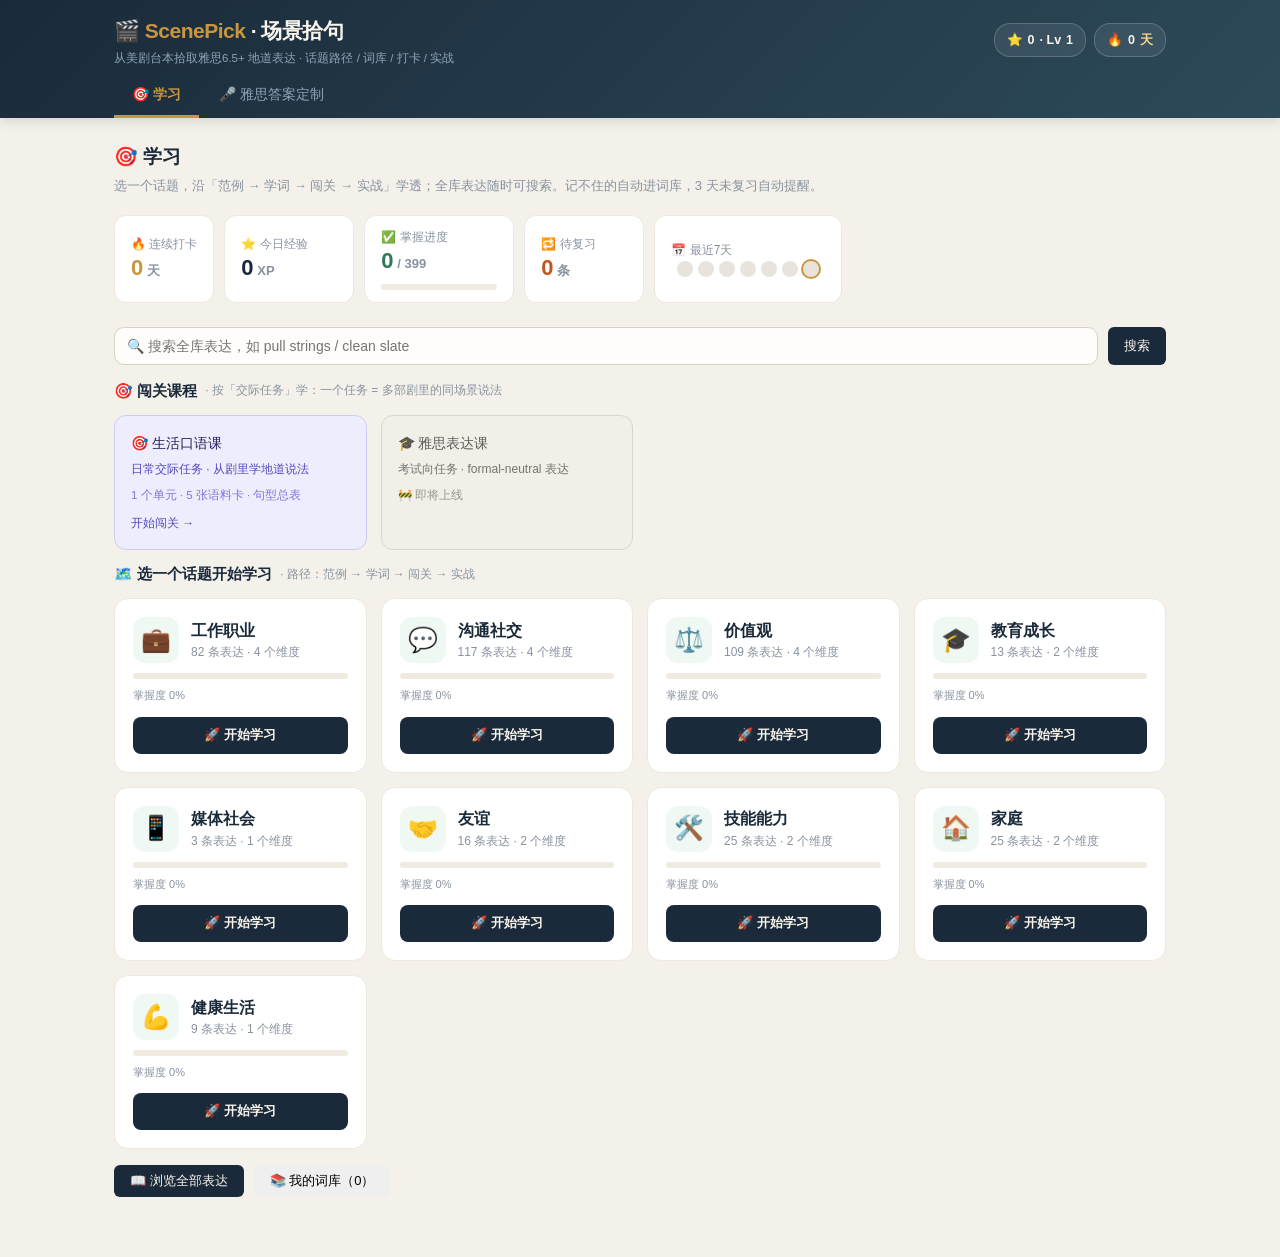
==== commit dc54b6bc: "课程语料卡升级为卡片式：一卡一关键说法（解释+拓展+应用）\n\n【反馈】用户：太枯燥，做成卡片类型，标注关键说法，对关键说法解释+拓展+应用，每部分一句核心短语\n【升级】\n- 数据：每张卡新增 " ====
--- a/index.html
+++ b/index.html
@@ -449,6 +449,53 @@
 .flash-back .bc{font-size:19px;font-weight:700;color:#1A2A3A;margin-bottom:8px}
 .flash-back .bu{font-size:13px;color:#718096;line-height:1.7;max-height:90px;overflow-y:auto}
 .flash-back .be{font-size:13px;color:#2D7A55;font-style:italic;margin-top:8px;line-height:1.5}
+.scene-box{background:#FFFDF7;border:1px solid #F0E6CC;border-radius:10px;padding:12px 14px;margin-top:10px}
+.scene-head{font-size:12px;font-weight:500;color:#854F0B;margin-bottom:8px;display:flex;align-items:center;gap:6px}
+.scene-src{font-size:11px;color:#A08A5C;font-weight:400}
+.scene-line{font-size:12.5px;line-height:1.7;color:#4A4A42;padding:3px 8px;border-radius:5px}
+.scene-line.hit{background:#FBE9C9;color:#633806;font-weight:500}
+.cc2-card{background:#fff;border:1px solid #EDEAE0;border-radius:16px;padding:18px;box-shadow:0 1px 4px rgba(44,44,42,.05)}
+.cc2-head{display:flex;align-items:center;gap:8px;margin-bottom:12px}
+.cc2-src{font-size:12px;color:#854F0B;background:#FAEEDA;border-radius:8px;padding:4px 10px}
+.cc2-em{font-size:11.5px;color:#5F5E5A;background:#F1EFE8;border-radius:8px;padding:4px 10px;margin-left:auto}
+.cc2-key{background:#26215C;border-radius:14px;padding:20px;text-align:center;margin-bottom:12px}
+.cc2-key-label{font-size:11px;color:#AFA9EC;letter-spacing:2px;margin-bottom:8px}
+.cc2-key-phrase{font-size:22px;font-weight:500;color:#fff;line-height:1.4}
+.cc2-scene{background:#FAFAF7;border-radius:12px;padding:12px 14px;margin-bottom:12px}
+.cc2-sec{background:#FDFBF4;border:1px solid #F0E6CC;border-radius:12px;padding:14px 16px;margin-bottom:10px}
+.cc2-sec-label{font-size:12px;font-weight:500;color:#854F0B;margin-bottom:8px}
+.cc2-core{font-size:14px;font-weight:500;color:#2C2C2A;margin-bottom:6px}
+.cc2-desc{font-size:12.5px;color:#4A4A42;line-height:1.8}
+.cc2-ext{display:flex;gap:8px;align-items:baseline;padding:5px 0}
+.cc2-ext-p{font-size:13px;color:#3C3489;font-weight:500}
+.cc2-ext-zh{font-size:12px;color:#7F77DD}
+.cc2-example{font-size:13px;color:#2C2C2A;line-height:1.8;background:#EEEDFE;border-radius:8px;padding:8px 12px;margin:6px 0}
+.cc2-where{font-size:11.5px;color:#8A6D2F;line-height:1.6}
+.cc2-risk{font-size:11.5px;color:#A32D2D;background:#FCEBEB;border-radius:8px;padding:6px 12px;margin:10px 0}
+.cc2-practice{background:#FDFBF4;border:1px dashed #EFE7CE;border-radius:12px;padding:14px 16px}
+.cd-hl{background:#FBE9C9;color:#633806;font-weight:500;border-radius:4px;padding:0 2px}
+.cd-source{font-size:12px;color:#854F0B;background:#FAEEDA;border-radius:8px;padding:6px 12px;margin-bottom:12px;display:inline-block}
+.cd-dialogue{background:#FAFAF7;border:1px solid #EDEAE0;border-radius:12px;padding:12px 14px;margin-bottom:10px}
+.cd-line{display:flex;gap:10px;padding:6px 0}
+.cd-sp{flex:0 0 52px;font-size:12px;font-weight:500;color:#534AB7;padding-top:2px}
+.cd-en{font-size:13.5px;color:#2C2C2A;line-height:1.6}
+.cd-zh{font-size:12.5px;color:#5A6B7A;margin-top:2px;line-height:1.6}
+.cd-skeleton{background:#EEEDFE;border:1px solid #CECBF6;border-radius:10px;padding:10px 14px;font-size:13px;color:#3C3489;line-height:1.7;margin-bottom:10px}
+.cd-tags{display:flex;flex-wrap:wrap;gap:6px;margin-bottom:12px}
+.cd-tags span{font-size:11.5px;padding:4px 10px;border-radius:14px;background:#F1EFE8;color:#444441}
+.tag-r{background:#FCEBEB!important;color:#A32D2D!important}
+.cd-practice{background:#FDFBF4;border:1px solid #EFE7CE;border-radius:12px;padding:14px 16px}
+.cp-prompt{font-size:13.5px;color:#2C2C2A;margin:8px 0}
+.cp-opts{display:flex;flex-wrap:wrap;gap:8px}
+.cp-opt{font-size:12.5px;padding:8px 14px;border-radius:8px;border:1px solid #D3D1C7;background:#fff;cursor:pointer}
+.cp-opt:hover{border-color:#BA7517}
+.cd-skel-table{margin-top:10px}
+.skel-row{display:grid;grid-template-columns:70px 1fr 1.4fr 110px;gap:8px;padding:8px 4px;border-bottom:1px solid #EDEAE0;font-size:12px;align-items:center}
+.skel-e{color:#854F0B;font-weight:500}
+.skel-s{color:#2C2C2A}
+.skel-x{color:#5A6B7A}
+.skel-src{color:#8892A0;font-size:11px}
+.scene-badge{position:absolute;bottom:16px;left:50%;transform:translateX(-50%);font-size:11.5px;color:#B8860B;background:#FBFAF3;border:1px solid #F0E6CC;padding:4px 12px;border-radius:20px;white-space:nowrap}
 .flash-actions{display:flex;gap:10px;width:100%;max-width:560px}
 .flash-btn{flex:1;padding:13px 10px;border-radius:12px;border:none;font-size:13.5px;font-weight:600;cursor:pointer;font-family:inherit;transition:all .15s;display:flex;flex-direction:column;align-items:center;gap:2px}
 .flash-btn:hover{transform:translateY(-2px)}
@@ -632,6 +679,8 @@
     </div>
 
     <!-- 话题路径（学习流）-->
+    <!-- 闯关课程（生活口语课 / 雅思表达课）-->
+    <div id="learnCourse" style="display:none"></div>
     <div id="trainPath" style="display:none"></div>
 
     <!-- 我的词库 -->
@@ -1025,6 +1074,179 @@
 }
 
 // ===================== Detail Panel =====================
+// ===== 生活口语课 · 单元1「委婉反驳」语料卡（卡片版 · 一卡一关键说法）=====
+// schema: meta / key(关键说法) / dialogue(原台词,含高亮) / explain(解释:core核心短语+desc)
+//         / extends(同类说法) / apply(应用:core+example) / tags(emotion·formality·risk) / practice
+// 卡片序列 order 已按「情绪强度弱→强 + 来源穿插」人工排定（美剧3 + 真人秀2）
+
+const COURSE_DAILY_UNIT1 = [
+  {
+    id: "D01", task: "委婉反驳", order: 1,
+    meta: { type: "tv_drama", show: "摩登家庭", ep: "S01E04", chars: ["Phil", "Alex"] },
+    key: "It's just that…",
+    dialogue: [
+      { sp: "Alex", en: "Mom just doesn't trust me, and it's not fair.", zh: "妈妈就是不相信我，这不公平。" },
+      { sp: "Phil", en: "She trusts you. It's just that weird stuff happens at concerts.", zh: "她相信你，只是演唱会那地方太容易出乱子。" }
+    ],
+    explain: {
+      core: "先肯定，再补一刀",
+      desc: "不直接说对方错了——先给个台阶（She trusts you），再用 it's just that 引出真实原因。反驳的刀藏在软垫后面。"
+    },
+    extends: [
+      { p: "The thing is…", zh: "重点是……（引出真正原因）" },
+      { p: "It's not that…, it's just that…", zh: "不是……而是……（澄清误会）" }
+    ],
+    apply: {
+      core: "有保留地说出不同意见",
+      example: "I don't mean to criticize, it's just that the budget needs more thought. 我不是想挑刺，只是预算这块还得再想想。",
+      where: "雅思 Part 3 表达反对意见时，比 I disagree 高级；生活里圆场必备。"
+    },
+    tags: { emotion: "弱", formality: "informal-family", risk: "家庭对话场景，正式写作/考场慎用" },
+    practice: {
+      cloze: { prompt: "她不是不信任你，只是演唱会那地方容易出乱子。", answer: "It's just that", distractors: ["Just because", "Only if", "Even though"] },
+      rewrite: "爸爸没批评你乱花钱，只是希望你先存一笔应急金——用 It's just that 替他圆场。"
+    }
+  },
+  {
+    id: "D02", task: "委婉反驳", order: 2,
+    meta: { type: "tv_drama", show: "查理成长日记", ep: "S01E02", chars: ["奶奶", "妈妈"] },
+    key: "I wouldn't say…",
+    dialogue: [
+      { sp: "奶奶", en: "You spent a little too much time with Charlie, and you're ready to hand her over early.", zh: "你一定是照顾Charlie时间太长了，然后想早点把她交给我吧。" },
+      { sp: "妈妈", en: "Well, I wouldn't say too much time.", zh: "这个，其实也不能算是时间太长了吧。" },
+      { sp: "奶奶", en: "Well, I am ready too, so let me at her.", zh: "不过我也想接手了，所以还是我来照看她吧。" }
+    ],
+    explain: {
+      core: "我不觉得，但我不说你错",
+      desc: "I wouldn't say 是把对方的判断轻轻拨开——不正面否认，只是表达自己没这么看。比 No 柔和，比沉默有立场。"
+    },
+    extends: [
+      { p: "I'm not sure I'd agree with that", zh: "这个我倒不一定认同" },
+      { p: "I see it a bit differently", zh: "我看得稍微有点不一样" }
+    ],
+    apply: {
+      core: "礼貌地不认同对方的定性",
+      example: "同事说这方案太冒险——I wouldn't say risky, I'd say bold. 我不觉得冒险，我觉得是有魄力。",
+      where: "职场/朋友间被贴标签时，先拨开标签再给理由。"
+    },
+    tags: { emotion: "弱", formality: "informal-family", risk: "家庭拌嘴用语，考试不适用" },
+    practice: {
+      cloze: { prompt: "其实也不能算是时间太长了吧。", answer: "I wouldn't say", distractors: ["I don't say", "I won't say", "I can't say"] },
+      rewrite: "同事说你这个方案太冒险，你不完全认同——用 I wouldn't say 回应。"
+    }
+  },
+  {
+    id: "D03", task: "委婉质疑", order: 3,
+    meta: { type: "tv_drama", show: "查理成长日记", ep: "S01E01", chars: ["Charlie", "妈妈"] },
+    key: "Don't take this the wrong way, but…",
+    dialogue: [
+      { sp: "Charlie", en: "Mom, don't take this the wrong way, but why did you guys have to have another baby?", zh: "妈妈，别误会我的意思，但你们为什么非得生第四个宝宝呢？" },
+      { sp: "妈妈", en: "Well, because three kids was just too easy.", zh: "那个嘛，因为三个孩子太好养了。（反讽）" }
+    ],
+    explain: {
+      core: "先说别误会，再开口",
+      desc: "明知要说的话可能冒犯，先给一句缓冲——把话的刺包起来再递出去。对方听到的是问题，不是指责。"
+    },
+    extends: [
+      { p: "I mean this in the nicest way…", zh: "我是好意说的……" },
+      { p: "No offense, but…", zh: "无意冒犯，但是……" }
+    ],
+    apply: {
+      core: "给可能冒犯的话加保险",
+      example: "Don't take this the wrong way, but I think your idea needs a backup plan. 别误会我的意思，不过我觉得你的方案得有个备选。",
+      where: "给朋友/同事提尖锐意见前，先上缓冲。注意：还是有点冒犯性，只对亲近的人用。"
+    },
+    tags: { emotion: "弱-中等", formality: "informal-family", risk: "带点冒犯性，仅限亲近的人，考场禁用" },
+    practice: {
+      cloze: { prompt: "别误会我的意思，但我觉得这个方案行不通。", answer: "Don't take this the wrong way", distractors: ["Don't put it this way", "Don't say it this way", "Don't make it wrong"] },
+      rewrite: "想给室友提意见但又怕伤感情——用这句缓冲。"
+    }
+  },
+  {
+    id: "D04", task: "委婉拒绝", order: 4,
+    meta: { type: "reality_show", show: "卡戴珊家族", ep: "S01E02", chars: ["Kim", "对方"] },
+    key: "I would love to, but…",
+    dialogue: [
+      { sp: "Kim", en: "I would love to come and do a skit with you more than anything, but I feel like I can't go with Scott this weekend.", zh: "我特别特别想过去跟你一起演个小品，但我觉得这个周末我没法跟斯科特一起去。" },
+      { sp: "对方", en: "Yeah, and we already invited him. I feel bad. I would totally disinvite for you.", zh: "对，而且我们已经邀请他了。我觉得挺不好意思的。我完全愿意为你把他推掉。" },
+      { sp: "Kim", en: "No, I know, but I feel bad disinviting him.", zh: "不，我知道，但我觉得把人家推掉不太好。" }
+    ],
+    explain: {
+      core: "先给热情，再讲难处",
+      desc: "拒绝的公式：I would love to（热情）→ but（难处）。对方先吃到糖，再听到拒绝，不会觉得被敷衍。"
+    },
+    extends: [
+      { p: "I'd really like to, but…", zh: "我真的很想去，但是……" },
+      { p: "I wish I could, but…", zh: "我倒是希望我能去，但是……" }
+    ],
+    apply: {
+      core: "拒绝邀约而不伤感情",
+      example: "I would love to come to your party, but I have to finish a report tonight. 我特别想去你的派对，但今晚得赶完报告。",
+      where: "朋友邀约/同事搭伙，先扬后抑最得体。"
+    },
+    tags: { emotion: "弱", formality: "informal-friend", risk: "朋友间客套话，面试等正式场合慎用" },
+    practice: {
+      cloze: { prompt: "我特别想去你的派对，但今晚我得加班。", answer: "I would love to", distractors: ["I would like it", "I want to love", "I'd love it that"] },
+      rewrite: "朋友邀你周末露营，你有事去不了——用这个句式先扬后抑。"
+    }
+  },
+  {
+    id: "D05", task: "抱怨式反驳", order: 5,
+    meta: { type: "reality_show", show: "卡戴珊家族", ep: "S01E06", chars: ["Kim", "对方"] },
+    key: "Why didn't you…?",
+    dialogue: [
+      { sp: "Kim", en: "Why didn't you invite me to your birthday?", zh: "你为什么不邀请我参加你的生日？" },
+      { sp: "对方", en: "I didn't really invite anyone to my birthday.", zh: "我本来就没请任何人来我的生日。" },
+      { sp: "Kim", en: "She didn't even have a dinner. She had a birthday party at a club.", zh: "她根本没办生日晚宴，她是在夜店办的生日派对。" }
+    ],
+    explain: {
+      core: "质问开场，摆事实跟进",
+      desc: "三步推进的强反驳：Why didn't you（质问）→ 对方解释 → 摆事实推翻（didn't even…）。情绪升级，但逻辑还在。"
+    },
+    extends: [
+      { p: "How come you didn't…?", zh: "你怎么没……？（口语质问）" },
+      { p: "You could've at least…", zh: "你至少也该……（不满）" }
+    ],
+    apply: {
+      core: "熟人之间直接表达不满",
+      example: "Why didn't you tell me earlier? I could've helped. 你为什么不早点告诉我？我本来能帮忙的。",
+      where: "只对熟人用，情绪浓度高；考场/职场禁用。"
+    },
+    tags: { emotion: "中等", formality: "informal-family", risk: "带情绪质问，仅限熟人场合，考场禁用" },
+    practice: {
+      cloze: { prompt: "你为什么不早点告诉我？", answer: "Why didn't you", distractors: ["Why you didn't", "Why not you", "Why haven't you been"] },
+      rewrite: "室友没喊你一起拼单，你有点不高兴——用 Why didn't you 开场。"
+    }
+  }
+];
+
+// 句型总表（页底查阅用，按情绪强度 弱→强 机械排序）
+const COURSE_DAILY_SKELETONS = [
+  { order: 1, emotion: "弱", key: "It's just that…", example: "She trusts you. It's just that weird stuff happens at concerts.", source: "摩登家庭 S01E04", card: "D01" },
+  { order: 2, emotion: "弱", key: "I wouldn't say…", example: "Well, I wouldn't say too much time.", source: "查理成长日记 S01E02", card: "D02" },
+  { order: 3, emotion: "弱-中等", key: "Don't take this the wrong way, but…", example: "Mom, don't take this the wrong way, but why…?", source: "查理成长日记 S01E01", card: "D03" },
+  { order: 4, emotion: "弱", key: "I would love to, but…", example: "I would love to come, but I feel like I can't this weekend.", source: "卡戴珊家族 S01E02", card: "D04" },
+  { order: 5, emotion: "中等", key: "Why didn't you…?", example: "Why didn't you invite me? … She didn't even have a dinner.", source: "卡戴珊家族 S01E06", card: "D05" }
+];
+
+
+// ===== 试点：work/deal 维度场景数据（剧集式学习 · 从台本自动挖掘） =====
+const SCENES_DEAL = [{"id": 33, "context": ["But it's a wedding for some friend of", "yours I never even heard of.要结婚的可是你的朋友 虽然我完全没听说过", "I t ' s  non-negotiable . You can borrow a", "dress of Haley's again.没得商量 裙子你可以再去跟海莉借", "N o . 才不要", "That sends an ugly message- that I'm"], "hit": 2}, {"id": 73, "context": ["在餐厅为她递上一杯牛奶摩登家庭-S01E09- 双语台词", "第3页/共1 6页", "Nothing's worked. - Here's the deal. 全都不奏效 -事实上", "Girls don't go for all that romantic stuff. 女孩子不吃浪漫那一套", "They go for power and success. 她们喜欢有权势的或成功的男人", "And since you don't have either one of"], "hit": 2}, {"id": 106, "context": ["So you think mason's faster. 那么你认为Mason更快", "I think charlie's faster. 我认为Charlie更快", "There's only one way to settle this. 只有一个办法来一判高下", "We challenge you to a baby race. 你敢不敢参加宝宝赛跑", "Oh, it is on. 噢 我接受你的挑战", "And you're gonna be sorry 你会后悔的"], "hit": 2}, {"id": 144, "context": ["Well, no problem. 哎呀 那没问题", "Dog goes in, branch comes off. 小狗进屋 树枝砍掉", "We got a deal? 我们成交不", "We have a deal. 成交", "Dad, that branch holds our treehouse . 老爸 那根树杈还架着我们的小树屋呢", "Well, so what? You kids haven't been up"], "hit": 2}, {"id": 145, "context": ["lose the treehouse after all.我们改变主意了 我们一点也不想失去这个小树", "屋", "It's too late. I already shook hands on it. 太迟了 我都已经和别人说定了", "Well, can we at least talk about this? 难道我们就不能再商量一下么", "Yeah, maybe take a family vote? 对啊 也许我们应该进行家庭投票表决", "This isn't a democracy, guys. 家庭又不是民主政体啥的 伙计们"], "hit": 2}, {"id": 169, "context": ["Uh here you go. 呃 请拿好", "Thanks. 谢谢", "Keep the change. 不用找零了", "EnJoy your Kwikki Chikki. 请愉快享用咕唧鸡", "I think I was just grilled with love. 我觉得刚才自己被爱心烘烤了", "Would you mind answering a few questions 您是否介意回答几个问题呢"], "hit": 2}];
+
+function sceneOf(id){
+  const s = SCENES_DEAL.find(function(x){ return x.id === id; });
+  return s || null;
+}
+function sceneBlockHtml(e){
+  const sc = sceneOf(e.id);
+  if(!sc) return '';
+  return '<div class="scene-box">' +
+    '<div class="scene-head">🎬 剧中场景 <span class="scene-src">' + e.source + '</span></div>' +
+    sc.context.map(function(ln, i){
+      return '<div class="scene-line' + (i === sc.hit ? ' hit' : '') + '">' + ln + '</div>';
+    }).join('') +
+    '</div>';
+}
 function showDetail(id){
   const e=expressions.find(x=>x.id===id);
   if(!e)return;
@@ -1049,8 +1271,8 @@
     </div>
     <div class="detail-body">
       <div class="detail-section">
-        <h4>🎬 出处</h4>
-        <p>${e.source} · ${e.category}</p>
+        <h4>🎬 出处 <span class="scene-src">${e.source} · ${e.category}</span></h4>
+        ${sceneBlockHtml(e)}
       </div>
       <div class="detail-section">
         <h4>🗂️ 雅思话题</h4>
@@ -1213,8 +1435,114 @@
 function wbCount(){ return Object.keys(wbGet()).length; }
 
 // ===================== 模式切换 =====================
+// ===================== 闯关课程（生活口语课 · 单元=交际任务） =====================
+let unitIdx = 0;
+function renderCourseHome(){
+  const c = document.getElementById("learnCourse");
+  if(!c) return;
+  c.innerHTML = `
+    <div style="display:flex;align-items:center;gap:10px;margin-bottom:8px">
+      <button class="q-btn ghost" onclick="renderLearnHome()">← 返回主页</button>
+      <span class="filter-label">🎯 生活口语课</span>
+    </div>
+    <div class="section-desc" style="margin-bottom:14px">每个单元 = 一个「交际任务」，从多部剧里聚合同场景的说法。先看剧里怎么说的，学句型骨架，再用练习检验。</div>
+    <div class="unit-card" onclick="openUnit(0)" style="background:#FFFDF7;border:1px solid #F0E6CC;border-radius:14px;padding:18px;cursor:pointer">
+      <div style="display:flex;align-items:center;gap:10px">
+        <span style="font-size:15px">💬</span>
+        <b style="font-size:15px">委婉反驳 · polite disagreement</b>
+        <span class="badge-dim" style="margin-left:auto">5 张语料卡</span>
+      </div>
+      <div style="font-size:12px;color:#8A6D2F;margin:8px 0 4px">📺 摩登家庭 ×2 · 查理成长日记 ×2 · 卡戴珊家族 ×1 ｜ 强度弱→强递增</div>
+      <div style="font-size:12.5px;color:#4A4A42;line-height:1.7">先看剧里怎么委婉说「不」——It's just that / I wouldn't say / Don't take this the wrong way… 学会在不同场合软着陆。</div>
+      <div style="font-size:12.5px;color:#854F0B;margin-top:12px;font-weight:500">打开本单元 →</div>
+    </div>`;
+}
+function openUnit(i){
+  unitIdx = 0;
+  renderUnit();
+}
+function renderUnit(){
+  const c = document.getElementById("learnCourse");
+  if(!c) return;
+  const cards = COURSE_DAILY_UNIT1;
+  const card = cards[unitIdx];
+  if(!card){ unitIdx = 0; renderUnit(); return; }
+  const t = card.tags;
+  const pr = card.practice;
+  const tp = card.meta.type==="tv_drama"?"美剧":"真人秀";
+  const dlg = card.dialogue.map(function(d){
+    const hl = d.en.indexOf(card.key.split("…")[0].split("?")[0].split(",")[0])!==-1;
+    return `<div class="cd-line"><span class="cd-sp">${d.sp}</span><div><div class="cd-en">${hl?`<span class="cd-hl">${d.en}</span>`:d.en}</div><div class="cd-zh">${d.zh}</div></div></div>`;
+  }).join("");
+  const clozeOpts = [pr.cloze.answer].concat(pr.cloze.distractors);
+  c.innerHTML = `
+    <div style="display:flex;align-items:center;gap:10px;margin-bottom:10px;flex-wrap:wrap">
+      <button class="q-btn ghost" onclick="renderCourseHome()">← 单元列表</button>
+      <span class="filter-label">💬 委婉反驳</span>
+      <span class="badge-dim">${card.order} / ${cards.length}</span>
+    </div>
+    <div class="cc2-card">
+      <div class="cc2-head"><span class="cc2-src">📺 ${card.meta.show} ${card.meta.ep} · ${tp} · ${card.meta.chars.join(" / ")}</span><span class="cc2-em">😐 ${t.emotion}</span></div>
+      <div class="cc2-key">
+        <div class="cc2-key-label">✦ 关键说法</div>
+        <div class="cc2-key-phrase">${card.key}</div>
+      </div>
+      <div class="cc2-scene"><b style="font-size:11px;color:#8892A0">剧中原话</b><div class="cd-dialogue" style="margin-top:6px">${dlg}</div></div>
+      <div class="cc2-sec">
+        <div class="cc2-sec-label">💡 解释</div>
+        <div class="cc2-core">「${card.explain.core}」</div>
+        <div class="cc2-desc">${card.explain.desc}</div>
+      </div>
+      <div class="cc2-sec">
+        <div class="cc2-sec-label">🔗 同类说法 · 换着说</div>
+        ${card.extends.map(function(x){ return `<div class="cc2-ext"><span class="cc2-ext-p">${x.p}</span><span class="cc2-ext-zh">${x.zh}</span></div>`; }).join("")}
+      </div>
+      <div class="cc2-sec">
+        <div class="cc2-sec-label">🚀 用起来</div>
+        <div class="cc2-core">「${card.apply.core}」</div>
+        <div class="cc2-example">${card.apply.example}</div>
+        <div class="cc2-where">📍 ${card.apply.where}</div>
+      </div>
+      <div class="cc2-risk">⚠️ ${t.risk}</div>
+      <div class="cc2-practice">
+        <b style="font-size:12.5px">✏️ 检验一下 · 挖空</b>
+        <div class="cp-prompt" style="margin:8px 0">${pr.cloze.prompt}</div>
+        <div class="cp-opts" id="cpOpts">
+          ${clozeOpts.map(function(o,i){ return `<button class="cp-opt" onclick="ansCloze(this,'${pr.cloze.answer}')">${o}</button>`; }).join("")}
+        </div>
+        <div class="cp-fb" id="cpFb"></div>
+        <b style="font-size:12.5px;display:block;margin-top:12px">✏️ 换场景套用</b>
+        <div class="cp-prompt">${pr.rewrite}</div>
+      </div>
+    </div>
+    <div class="cd-nav" style="display:flex;gap:10px;margin:16px 0">
+      <button class="q-btn ghost" onclick="unitIdx=Math.max(0,unitIdx-1);renderUnit()" ${unitIdx===0?"disabled":""}>← 上一张</button>
+      <button class="q-btn reveal" style="margin-left:auto" onclick="unitIdx=Math.min(${cards.length-1},unitIdx+1);renderUnit()">${unitIdx>=cards.length-1?"✅ 完成本单元":"下一张 →"}</button>
+    </div>
+    <div class="cd-skel-table">
+      <b style="display:block;margin-bottom:8px">📋 句型总表（本单元 · 按情绪强度 弱→强）</b>
+      ${COURSE_DAILY_SKELETONS.map(function(s){
+        return `<div class="skel-row"><span class="skel-e">${s.emotion}</span><span class="skel-s">${s.key}</span><span class="skel-x">${s.example}</span><span class="skel-src">${s.source}</span></div>`;
+      }).join("")}
+    </div>`;
+}
+function ansCloze(btn, ans){
+  const fb = document.getElementById("cpFb");
+  if(!fb) return;
+  const ok = btn.textContent.trim() === ans;
+  document.querySelectorAll("#cpOpts .cp-opt").forEach(function(b){
+    if(b.textContent.trim() === ans){ b.style.background="#EDF7F0"; b.style.borderColor="#5DCAA5"; }
+  });
+  fb.innerHTML = ok
+    ? '<div style="color:#1F7A44;margin-top:8px;font-size:12.5px">✅ 正确！It\'s just that 这类骨架是「先软化、再转折」——比直接说 No 高级得多。</div>'
+    : '<div style="color:#A32D2D;margin-top:8px;font-size:12.5px">❌ 不对。中式英语常见错误是直接否定或用错连接词，参考绿色答案。</div>';
+}
+function showRewriteTip(btn){
+  const el = btn.nextElementSibling;
+  if(el) el.style.display = el.style.display === "none" ? "" : "none";
+}
 function showLearnView(view){
-  const map={home:"learnHome",browse:"libraryView",path:"trainPath",wordbook:"trainWordbook"};
+  const map={home:"learnHome",browse:"libraryView",path:"trainPath",wordbook:"trainWordbook",course:"learnCourse"};
   Object.keys(map).forEach(function(k){
     const el=document.getElementById(map[k]);
     if(el) el.style.display= k===view?"":"none";
@@ -1238,7 +1566,19 @@
   renderTopicGrid(); renderLibrary();
 }
 function doLearnSearch(){
-  const kw=document.getElementById("learnSearch").value.trim().toLowerCase();
+  const kw1=(document.getElementById("learnSearch")||{}).value||"";
+  const taskHits=["委婉反驳","委婉拒绝","委婉质疑","委婉表达","polite","disagree","委婉"].filter(function(w){return kw1.indexOf(w)!==-1;});
+  if(taskHits.length){
+    const box=document.getElementById("exprGrid");
+    if(box){
+      box.innerHTML='<div style="padding:16px;background:#FFFDF7;border:1px solid #F0E6CC;border-radius:12px;margin-top:10px">'+
+        '<b>🎯 课程单元匹配：委婉反驳（生活口语课）</b>'+
+        '<div style="font-size:12px;color:#8A6D2F;margin:6px 0">5 张语料卡：It\'s just that / I wouldn\'t say / Don\'t take this the wrong way…</div>'+
+        '<button class="q-btn reveal" onclick="showLearnView(\'course\');renderCourseHome()">进入课程学习 →</button></div>';
+    }
+    return;
+  }
+  const kw=kw1.trim().toLowerCase();
   showLearnView("browse");
   const grid=document.getElementById("exprGrid");
   document.getElementById("browseTitle").textContent=kw?("搜索「"+kw+"」"):"浏览与筛选 · 全部表达";
@@ -1299,6 +1639,20 @@
       <input id="learnSearch" class="gen-input" placeholder="🔍 搜索全库表达，如 pull strings / clean slate" style="flex:1">
       <button class="q-btn reveal" onclick="doLearnSearch()">搜索</button>
     </div>
+    <div class="topic-section-title">🎯 闯关课程 <span style="font-size:12px;color:#8892A0;font-weight:400">· 按「交际任务」学：一个任务 = 多部剧里的同场景说法</span></div>
+    <div class="course-grid" style="display:grid;grid-template-columns:repeat(auto-fill,minmax(240px,1fr));gap:14px;margin:12px 0">
+      <div class="course-card" onclick="showLearnView('course');renderCourseHome()" style="background:#EEEDFE;border:1px solid #CECBF6;border-radius:12px;padding:16px;cursor:pointer">
+        <div style="font-size:14px;font-weight:500;color:#26215C">🎯 生活口语课</div>
+        <div style="font-size:12px;color:#534AB7;margin:6px 0">日常交际任务 · 从剧里学地道说法</div>
+        <div style="font-size:11.5px;color:#7F77DD">1 个单元 · 5 张语料卡 · 句型总表</div>
+        <div style="font-size:12px;color:#534AB7;margin-top:10px;font-weight:500">开始闯关 →</div>
+      </div>
+      <div class="course-card" style="background:#F1EFE8;border:1px solid #D3D1C7;border-radius:12px;padding:16px;opacity:.85">
+        <div style="font-size:14px;font-weight:500;color:#444441">🎓 雅思表达课</div>
+        <div style="font-size:12px;color:#5F5E5A;margin:6px 0">考试向任务 · formal-neutral 表达</div>
+        <div style="font-size:11.5px;color:#888780">🚧 即将上线</div>
+      </div>
+    </div>
     <div class="topic-section-title">🗺️ 选一个话题开始学习 <span style="font-size:12px;color:#8892A0;font-weight:400">· 路径：范例 → 学词 → 闯关 → 实战</span></div>
     <div class="path-grid">${cards}</div>
     <div class="learn-actions" style="display:flex;gap:10px;margin-top:16px;flex-wrap:wrap">
@@ -1407,12 +1761,14 @@
           <div class="flash-face flash-front">
             <div class="fe">${e.english}</div>
             <div class="fh"><span>${tp.icon} ${tp.name}</span><span>IELTS ${e.level}</span></div>
+            ${sceneOf(e.id)?`<div class="scene-badge">🎬 这句出自剧中场景</div>`:""}
             <div class="ftap">👆 点击翻转看释义</div>
           </div>
           <div class="flash-face flash-back">
             <div class="bc">${e.chinese}</div>
             <div class="bu">${e.usage}</div>
             <div class="be">“${e.example}”</div>
+            ${sceneBlockHtml(e)}
           </div>
         </div>
       </div>
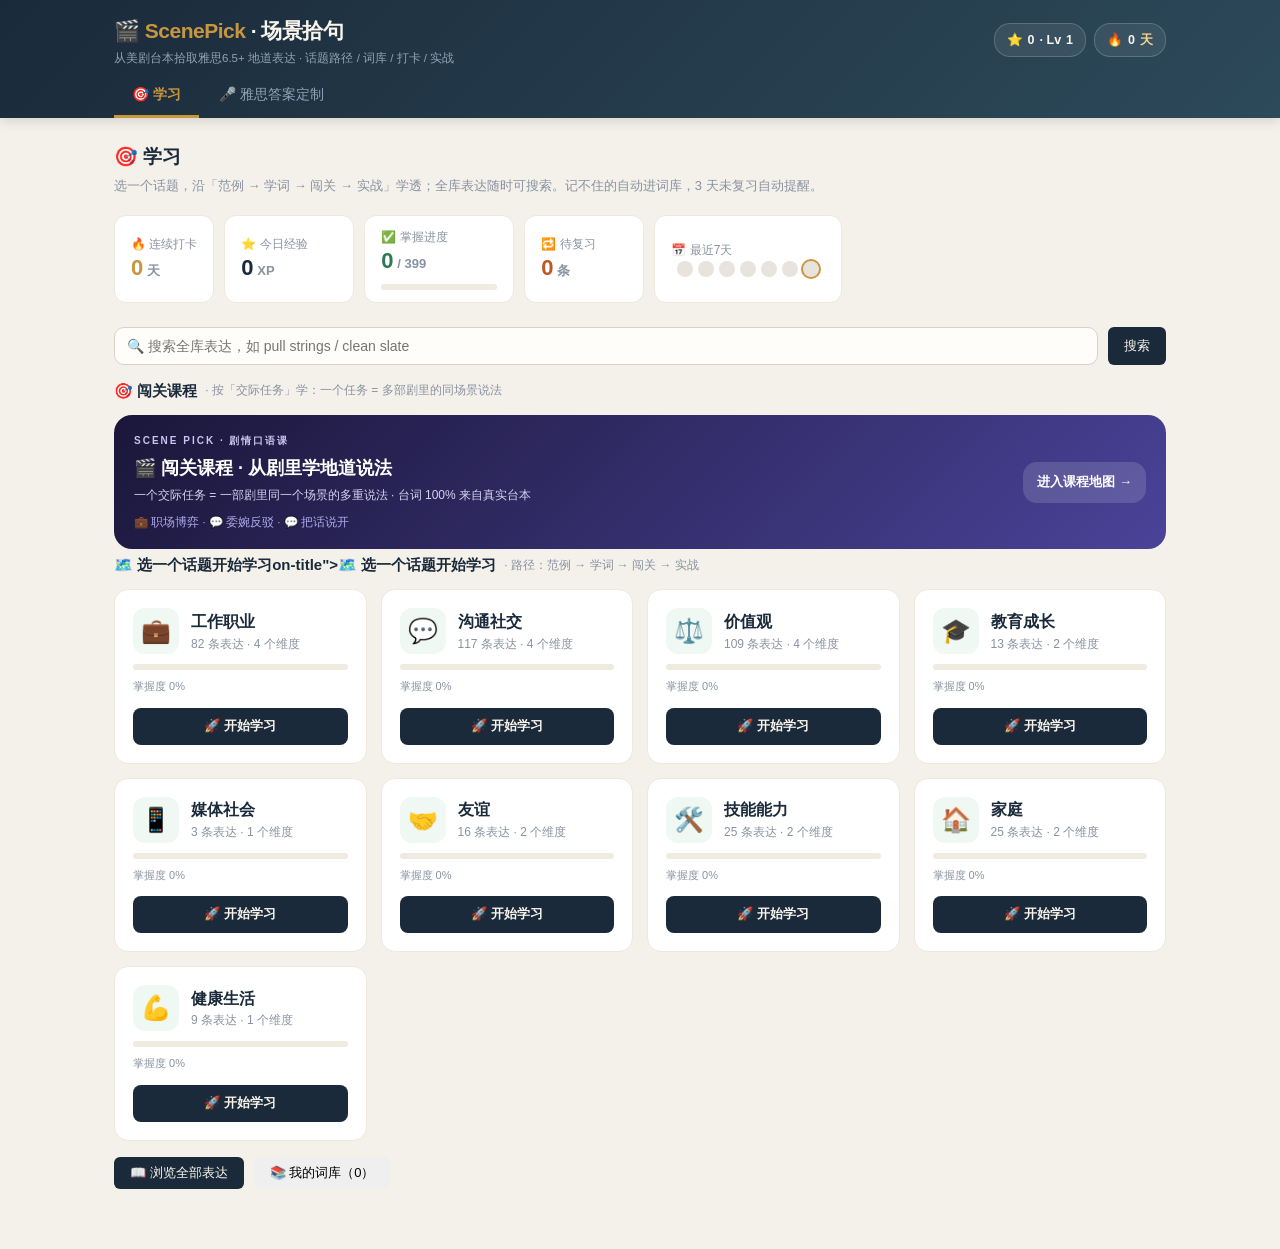
==== commit e5529d20: "课程v8: U2职场博弈重做为卡戴珊真实商业场景 + 剧集海报地图 + 实质词汇区 【反馈】用户：①首页闯关课程丑 ②U2「职场博弈」内容与标题无关（4场景全是家庭戏硬贴职场标签）③教学太简单，没有实" ====
--- a/index.html
+++ b/index.html
@@ -454,6 +454,143 @@
 .scene-src{font-size:11px;color:#A08A5C;font-weight:400}
 .scene-line{font-size:12.5px;line-height:1.7;color:#4A4A42;padding:3px 8px;border-radius:5px}
 .scene-line.hit{background:#FBE9C9;color:#633806;font-weight:500}
+.dlq-progress{flex:1;height:10px;background:#F1EFE8;border-radius:8px;overflow:hidden}
+.dlq-progress-fill{height:100%;background:#1D9E75;border-radius:8px;transition:width .3s}
+.dlq-count{font-size:12px;color:#5F5E5A;flex:0 0 auto}
+.dlq-card{background:#fff;border:1px solid #EDEAE0;border-radius:16px;padding:20px}
+.dlq-type{font-size:12px;color:#854F0B;background:#FAEEDA;border-radius:8px;padding:4px 10px;display:inline-block;margin-bottom:12px}
+.dlq-prompt{font-size:17px;font-weight:500;color:#2C2C2A;line-height:1.6;margin-bottom:6px}
+.dlq-tip{font-size:12.5px;color:#8892A0;margin-bottom:14px}
+.dlq-opts{display:flex;flex-direction:column;gap:10px}
+.dlq-opt{font-size:14px;padding:13px 16px;border-radius:12px;border:2px solid #EDEAE0;background:#fff;cursor:pointer;text-align:left;line-height:1.5;transition:border-color .15s}
+.dlq-opt:hover{border-color:#BA7517}
+.dlq-fb-box{padding:10px 14px;border-radius:10px;margin-top:12px;font-size:13.5px}
+.dlq-fb-box.ok{background:#EDF7F0;color:#1F7A44;border:1px solid #CBE7D4}
+.dlq-fb-box.bad{background:#FCEBEB;color:#A32D2D;border:1px solid #F7C1C1}
+.dlq-order{display:flex;flex-direction:column;gap:12px}
+.dlq-order-ans{min-height:54px;border:2px dashed #D3D1C7;border-radius:12px;padding:10px;display:flex;flex-wrap:wrap;gap:6px;align-items:center}
+.dlq-order-hint{color:#8892A0;font-size:12px;padding:12px}
+.dlq-order-pool{display:flex;flex-wrap:wrap;gap:8px}
+.dlq-word{font-size:14px;padding:10px 14px;border-radius:10px;border:1px solid #CECBF6;background:#EEEDFE;color:#3C3489;cursor:pointer}
+.dlq-word.sel{background:#E1F5EE;border-color:#1D9E75;color:#0F6E56}
+.dlg-sub{font-size:12.5px;color:#8892A0;margin-bottom:16px}
+.course-hero{background:linear-gradient(135deg,#1B1639 0%,#2D2A54 50%,#4A4399 100%);border-radius:20px;padding:22px 20px;margin-bottom:14px;color:#fff;position:relative;overflow:hidden}
+.course-hero:after{content:"";position:absolute;right:-30px;top:-30px;width:140px;height:140px;border-radius:50%;background:rgba(255,255,255,.06)}
+.course-hero-badge{font-size:10px;letter-spacing:2px;color:#C9C4F2;font-weight:600}
+.course-hero-title{font-size:24px;font-weight:700;margin:6px 0 4px}
+.course-hero-sub{font-size:12.5px;color:#D6D3EF}
+.course-hero-meta{font-size:11.5px;color:#AFA9EC;margin-top:10px;background:rgba(255,255,255,.1);display:inline-block;border-radius:12px;padding:4px 10px}
+.course-progress{display:flex;align-items:center;gap:10px;font-size:12px;color:#8892A0;margin-bottom:12px}
+.course-progress-bar{flex:1;height:8px;background:#F1EFE8;border-radius:6px;overflow:hidden}
+.course-progress-fill{height:100%;background:linear-gradient(90deg,#534AB7,#1D9E75);border-radius:6px;transition:width .3s}
+.course-list{display:flex;flex-direction:column;gap:14px}
+.course-ep{border-radius:18px;padding:18px 18px 12px;color:#fff;cursor:pointer;position:relative;transition:transform .15s,box-shadow .15s}
+.course-ep:hover{transform:translateY(-2px);box-shadow:0 10px 24px rgba(0,0,0,.12)}
+.course-ep.locked{opacity:.62;filter:saturate(.55)}
+.course-ep-num{font-size:10.5px;letter-spacing:1.5px;opacity:.75;font-weight:600;margin-bottom:8px}
+.course-ep-body{display:flex;gap:14px;align-items:flex-start}
+.course-ep-icon{font-size:34px;background:rgba(255,255,255,.14);border-radius:14px;width:56px;height:56px;display:flex;align-items:center;justify-content:center;flex:0 0 56px}
+.course-ep-main{flex:1;min-width:0}
+.course-ep-title{font-size:19px;font-weight:700}
+.course-ep-en{font-size:12px;font-weight:400;opacity:.8}
+.course-ep-tags{display:flex;gap:6px;margin:8px 0 6px;flex-wrap:wrap}
+.course-tag{font-size:11px;background:rgba(255,255,255,.16);border-radius:12px;padding:3px 9px;color:#fff}
+.course-ep-dims{font-size:12px;opacity:.92;line-height:1.7}
+.course-ep-shows{display:flex;gap:6px;margin-top:6px;flex-wrap:wrap}
+.course-ep-show{font-size:10.5px;background:rgba(255,255,255,.12);border-radius:10px;padding:2px 8px}
+.course-ep-foot{display:flex;justify-content:space-between;align-items:center;margin-top:12px;padding-top:10px;border-top:1px solid rgba(255,255,255,.18)}
+.course-st{font-size:12px;font-weight:600;border-radius:14px;padding:4px 12px}
+.course-st.lock{background:rgba(255,255,255,.16);color:#fff}
+.course-st.done{background:rgba(255,255,255,.2);color:#D8F5EA}
+.course-st.cur{background:#fff;color:#26215C}
+.course-ep-arrow{font-size:12.5px;font-weight:600}
+.course-hero-sm{display:flex;align-items:center;gap:16px;background:linear-gradient(135deg,#1B1639,#4A4399);border-radius:18px;padding:18px 20px;margin:12px 0 4px;cursor:pointer;color:#fff}
+.course-hero-sm-left{flex:1;min-width:0}
+.course-hero-sm-badge{font-size:10px;letter-spacing:2px;color:#C9C4F2;font-weight:600}
+.course-hero-sm-title{font-size:18px;font-weight:700;margin:5px 0 3px}
+.course-hero-sm-sub{font-size:12px;color:#D6D3EF;line-height:1.6}
+.course-hero-sm-meta{font-size:11.5px;color:#AFA9EC;margin-top:8px}
+.course-hero-sm-go{font-size:13px;font-weight:700;color:#fff;background:rgba(255,255,255,.14);border-radius:14px;padding:10px 14px;flex:0 0 auto}
+.sc-words{background:#FFF8E8;border:1px solid #F0DFB0;border-radius:10px;padding:10px 14px;font-size:12px;color:#6B5310;line-height:1.7;margin-bottom:10px}
+.sc-words b{font-size:12px}
+.sc-word{font-size:12px;background:#FAEEDA;border:1px solid #EFC97E;color:#7A4E0B;border-radius:12px;padding:4px 10px}
+.sc-word b{color:#633806}
+.crs-nav{display:flex;gap:8px;flex-wrap:wrap;margin-bottom:12px}
+.crs-nav-btn{font-size:12.5px;padding:7px 14px;border-radius:20px;border:1px solid #EDEAE0;background:#fff;color:#444441;cursor:pointer}
+.crs-nav-btn:hover{border-color:#BA7517;color:#854F0B}
+.crs-nav-n{color:#854F0B}
+.crs-filter{display:flex;gap:8px;margin-bottom:10px;flex-wrap:wrap}
+.crs-fav-btn{font-size:12px;padding:6px 12px;border-radius:16px;border:1px solid #F0DFB0;background:#FDFBF4;color:#8A6D2F;cursor:pointer;margin-left:auto}
+.crs-fav-btn.on{background:#FAEEDA;border-color:#EF9F27;color:#854F0B}
+.fav-card{display:flex;align-items:center;gap:12px;background:#fff;border:1px solid #EDEAE0;border-radius:14px;padding:12px 14px;margin-bottom:8px;cursor:pointer}
+.fav-card:hover{border-color:#CECBF6}
+.fav-ico{font-size:22px}
+.fav-body{flex:1;min-width:0}
+.fav-title{font-size:12px;color:#8892A0}
+.fav-key{font-size:14px;font-weight:500;color:#2C2C2A;margin-top:2px}
+.fav-x{font-size:13px;color:#8892A0;background:none;border:none;cursor:pointer}
+.sc-intro-level{font-size:11.5px;color:#854F0B;background:#FAEEDA;border-radius:14px;padding:3px 10px;display:inline-block;margin:8px 0}
+.sc-head-stage{background:#26215C;border-radius:10px;padding:8px 10px;margin:-12px -14px 12px;flex-wrap:wrap}
+.sc-head-stage .sc-src{background:rgba(255,255,255,.12);color:#CECBF6}
+.sc-head-stage .sc-role{background:rgba(255,255,255,.12);color:#AFA9EC}
+.sc-head-stage .sc-dim{background:rgba(255,255,255,.12);color:#9FE1CB}
+.sc-apply{background:#E1F5EE;border:1px solid #9FE1CB;border-radius:10px;padding:10px 14px;font-size:12px;color:#085041;line-height:1.7;margin-bottom:10px}
+.sc-apply b{font-size:12px}
+.sc-apply-line{display:flex;gap:8px;align-items:baseline;padding:3px 0;flex-wrap:wrap}
+.sc-apply-use{font-size:12px;color:#0F6E56;font-style:italic}
+.sc-intro{background:#fff;border:1px solid #EDEAE0;border-radius:18px;padding:24px;text-align:center}
+.sc-intro-ico{font-size:40px;margin-bottom:8px}
+.sc-intro-title{font-size:20px;font-weight:500;color:#2C2C2A}
+.sc-intro-desc{font-size:13.5px;color:#4A4A42;line-height:1.8;margin:10px 0;text-align:left;background:#FDFBF4;border-radius:10px;padding:12px 14px}
+.sc-intro-shows{display:flex;gap:8px;justify-content:center;flex-wrap:wrap;margin:10px 0}
+.sc-show-chip{font-size:12px;color:#534AB7;background:#EEEDFE;border-radius:16px;padding:4px 12px}
+.sc-intro-count{font-size:12px;color:#8892A0}
+.sc-card{background:#fff;border:1px solid #EDEAE0;border-radius:16px;padding:18px}
+.sc-head{display:flex;align-items:center;gap:8px;flex-wrap:wrap;margin-bottom:10px}
+.sc-src{font-size:12px;color:#854F0B;background:#FAEEDA;border-radius:8px;padding:4px 10px}
+.sc-role{font-size:12px;color:#534AB7;background:#EEEDFE;border-radius:8px;padding:4px 10px}
+.sc-dim{font-size:11.5px;color:#0F6E56;background:#E1F5EE;border-radius:8px;padding:4px 10px;margin-left:auto}
+.sc-situation{font-size:13px;color:#4A4A42;background:#FDFBF4;border:1px dashed #F0E6CC;border-radius:10px;padding:10px 12px;margin-bottom:12px;line-height:1.7}
+.sc-dialogue{background:#FAFAF7;border:1px solid #EDEAE0;border-radius:12px;padding:12px 14px;margin-bottom:12px}
+.sc-line{display:flex;gap:10px;padding:7px 0}
+.sc-sp{flex:0 0 52px;font-size:12px;font-weight:500;color:#534AB7;padding-top:2px}
+.sc-en{font-size:14px;color:#2C2C2A;line-height:1.65}
+.sc-zh{font-size:12.5px;color:#5A6B7A;margin-top:2px;line-height:1.6}
+.sc-hl{background:#FBE9C9;color:#633806;font-weight:500;border-radius:4px;padding:0 3px}
+.sc-why{background:#EEEDFE;border:1px solid #CECBF6;border-radius:10px;padding:10px 14px;font-size:12.5px;color:#3C3489;line-height:1.8;margin-bottom:10px}
+.sc-alt{font-size:12px;color:#4A4A42}
+.sc-alt-chip{font-size:12px;color:#0F6E56;background:#E1F5EE;border-radius:14px;padding:4px 10px}
+.sc-dims-desc{font-size:13px;color:#4A4A42;background:#FDFBF4;border-radius:10px;padding:10px 14px;margin-bottom:12px;line-height:1.7}
+.sc-dim-card{background:#fff;border:1px solid #EDEAE0;border-radius:14px;padding:16px;margin-bottom:12px}
+.sc-dim-head{font-size:14px;font-weight:500;color:#2C2C2A;margin-bottom:4px}
+.sc-dim-exp{font-size:12px;color:#8892A0;font-weight:400}
+.sc-dim-line{padding:8px 0;border-bottom:1px dashed #F1EFE8}
+.sc-dim-p{font-size:13.5px;color:#3C3489;font-weight:500;margin-right:8px}
+.sc-dim-zh{font-size:12.5px;color:#7F77DD}
+.sc-dim-use{font-size:12px;color:#5A6B7A;margin-top:3px;line-height:1.6}
+.sc-dim-risk{font-size:11.5px;color:#A32D2D;margin-top:8px}
+.dlg-map{display:flex;flex-direction:column;gap:18px;padding:6px 0 10px}
+.dlg-node-wrap{position:relative}
+.dlg-link{position:absolute;top:-20px;left:90px;width:2px;height:20px;background:#D3D1C7}
+.dlg-node{width:190px;border-radius:18px;padding:16px;cursor:pointer;text-align:center;transition:transform .15s}
+.dlg-node:hover{transform:scale(1.03)}
+.dlg-node.current{background:#EEEDFE;border:2px solid #534AB7;box-shadow:0 0 0 4px rgba(83,74,183,.12)}
+.dlg-node.done{background:#E1F5EE;border:2px solid #1D9E75}
+.dlg-node.locked{background:#F1EFE8;border:2px dashed #D3D1C7;opacity:.75;cursor:default}
+.dlg-ico{font-size:30px;margin-bottom:6px}
+.dlg-lock{font-size:24px;margin-bottom:4px}
+.dlg-name{font-size:15px;font-weight:500;color:#2C2C2A}
+.dlg-node.locked .dlg-name{color:#888780}
+.dlg-sub2{font-size:11.5px;color:#8892A0;margin-top:2px}
+.dlg-stars{font-size:15px;margin:6px 0 2px;letter-spacing:2px}
+.dlg-tip{font-size:11px;color:#7F77DD;margin-top:2px}
+.dlg-foot{font-size:12px;color:#8892A0;margin-top:12px;padding-top:10px;border-top:1px dashed #EDEAE0}
+.dlg-ring{flex:0 0 auto}
+.dlq-trap{background:#FDF6E8;border:1px solid #F0DFB0;border-radius:8px;padding:8px 12px;font-size:12px;color:#8A6D2F;margin-top:8px;line-height:1.7}
+.dlg-congrats{font-size:34px;animation:dlgPop .5s ease;display:inline-block}
+@keyframes dlgPop{0%{transform:scale(0);opacity:0}70%{transform:scale(1.2)}100%{transform:scale(1);opacity:1}}
+.dlq-done{background:#fff;border:1px solid #EDEAE0;border-radius:16px;padding:28px;text-align:center}
+.dlq-stars{font-size:24px;letter-spacing:4px}
 .cc2-card{background:#fff;border:1px solid #EDEAE0;border-radius:16px;padding:18px;box-shadow:0 1px 4px rgba(44,44,42,.05)}
 .cc2-head{display:flex;align-items:center;gap:8px;margin-bottom:12px}
 .cc2-src{font-size:12px;color:#854F0B;background:#FAEEDA;border-radius:8px;padding:4px 10px}
@@ -1074,160 +1211,399 @@
 }
 
 // ===================== Detail Panel =====================
-// ===== 生活口语课 · 单元1「委婉反驳」语料卡（卡片版 · 一卡一关键说法）=====
-// schema: meta / key(关键说法) / dialogue(原台词,含高亮) / explain(解释:core核心短语+desc)
-//         / extends(同类说法) / apply(应用:core+example) / tags(emotion·formality·risk) / practice
-// 卡片序列 order 已按「情绪强度弱→强 + 来源穿插」人工排定（美剧3 + 真人秀2）
-
-const COURSE_DAILY_UNIT1 = [
-  {
-    id: "D01", task: "委婉反驳", order: 1,
-    meta: { type: "tv_drama", show: "摩登家庭", ep: "S01E04", chars: ["Phil", "Alex"] },
-    key: "It's just that…",
-    dialogue: [
-      { sp: "Alex", en: "Mom just doesn't trust me, and it's not fair.", zh: "妈妈就是不相信我，这不公平。" },
-      { sp: "Phil", en: "She trusts you. It's just that weird stuff happens at concerts.", zh: "她相信你，只是演唱会那地方太容易出乱子。" }
-    ],
-    explain: {
-      core: "先肯定，再补一刀",
-      desc: "不直接说对方错了——先给个台阶（She trusts you），再用 it's just that 引出真实原因。反驳的刀藏在软垫后面。"
+// ===== 生活口语课 · 单元1「委婉反驳」剧情学习单元 =====
+// 结构：intro(开场) / shows(剧集来源) / dims(不同维度的观点表达) / scenes(剧情场景序列)
+// 学习体验 = 看剧学：每个场景 = 一段真实台本对话 + 情境 + 好在哪 + 同维度说法
+
+const COURSE_DAILY_UNIT1 = {
+  level: "入门",
+  task: "委婉反驳",
+  icon: "💬",
+  en: "polite disagreement",
+  intro: "这一关，我们从 4 部剧 5 个场景学「委婉反驳」——看看每个角色，是怎么把「不」说得让人舒服的。",
+  shows: ["摩登家庭", "查理成长日记", "卡戴珊家族"],
+  dims: [
+    {
+      name: "软化开场", ico: "🪶",
+      exp: "先把对方的话接住，再轻轻转向——不硬顶，留余地：",
+      lines: [
+        { p: "It's just that…", zh: "只是……（引出真实原因）", use: "She trusts you. It's just that weird stuff happens at concerts." },
+        { p: "The thing is…", zh: "重点是……", use: "The thing is, we can't afford it right now." },
+        { p: "It's not that…, it's just that…", zh: "不是……而是……（澄清误会）", use: "It's not that I don't like him, it's just that we never click." },
+        { p: "I hear you, but I see it differently", zh: "我懂你的意思，但我的看法不一样", use: "I hear you, but I see it differently — I'd focus on quality first." },
+        { p: "Let me play devil's advocate here", zh: "我来唱个反调（换个角度）", use: "Let me play devil's advocate here — what if the plan backfires?" }
+      ],
+      risk: "家庭、朋友之间最常用"
     },
-    extends: [
-      { p: "The thing is…", zh: "重点是……（引出真正原因）" },
-      { p: "It's not that…, it's just that…", zh: "不是……而是……（澄清误会）" }
-    ],
-    apply: {
-      core: "有保留地说出不同意见",
-      example: "I don't mean to criticize, it's just that the budget needs more thought. 我不是想挑刺，只是预算这块还得再想想。",
-      where: "雅思 Part 3 表达反对意见时，比 I disagree 高级；生活里圆场必备。"
+    {
+      name: "礼貌否定", ico: "🙂",
+      exp: "不正面冲突，只表达「我这么看跟你不太一样」：",
+      lines: [
+        { p: "I wouldn't say…", zh: "我倒不觉得……", use: "I wouldn't say too much time." },
+        { p: "I'm not sure I'd agree with that", zh: "这个我倒不一定认同", use: "I'm not sure I'd agree with that, honestly." },
+        { p: "I see it a bit differently", zh: "我看得稍微有点不一样", use: "I see it a bit differently, but I get your point." },
+        { p: "I'm not convinced that's the whole story", zh: "我不太相信事情就这么简单", use: "I'm not convinced that's the whole story — there must be more to it." },
+        { p: "That's one way to look at it", zh: "这是一种看法（言下之意：不止这一种）", use: "That's one way to look at it, though I see it quite differently." }
+      ],
+      risk: "同事、朋友间得体"
     },
-    tags: { emotion: "弱", formality: "informal-family", risk: "家庭对话场景，正式写作/考场慎用" },
-    practice: {
-      cloze: { prompt: "她不是不信任你，只是演唱会那地方容易出乱子。", answer: "It's just that", distractors: ["Just because", "Only if", "Even though"] },
-      rewrite: "爸爸没批评你乱花钱，只是希望你先存一笔应急金——用 It's just that 替他圆场。"
+    {
+      name: "先扬后抑", ico: "🎀",
+      exp: "先给足热情，再讲实际难处——拒绝不伤人：",
+      lines: [
+        { p: "I would love to, but…", zh: "我很想去，但是……", use: "I would love to come, but I can't this weekend." },
+        { p: "I wish I could, but…", zh: "我倒希望我能，但是……", use: "I wish I could help, but I'm swamped this week." },
+        { p: "I'd really like to, but…", zh: "我真的很想，但是……", use: "I'd really like to join, but I've got other plans." },
+        { p: "I appreciate the offer, but…", zh: "很感谢你的提议，但是……", use: "I appreciate the offer, but I've already made other plans." },
+        { p: "Thanks for thinking of me, but…", zh: "谢谢你想到我，但是……", use: "Thanks for thinking of me, but I'll have to pass this time." }
+      ],
+      risk: "拒绝邀约、婉拒请求"
     }
-  },
-  {
-    id: "D02", task: "委婉反驳", order: 2,
-    meta: { type: "tv_drama", show: "查理成长日记", ep: "S01E02", chars: ["奶奶", "妈妈"] },
-    key: "I wouldn't say…",
-    dialogue: [
-      { sp: "奶奶", en: "You spent a little too much time with Charlie, and you're ready to hand her over early.", zh: "你一定是照顾Charlie时间太长了，然后想早点把她交给我吧。" },
-      { sp: "妈妈", en: "Well, I wouldn't say too much time.", zh: "这个，其实也不能算是时间太长了吧。" },
-      { sp: "奶奶", en: "Well, I am ready too, so let me at her.", zh: "不过我也想接手了，所以还是我来照看她吧。" }
-    ],
-    explain: {
-      core: "我不觉得，但我不说你错",
-      desc: "I wouldn't say 是把对方的判断轻轻拨开——不正面否认，只是表达自己没这么看。比 No 柔和，比沉默有立场。"
+  ],
+  scenes: [
+    {
+      id: "D01", show: "摩登家庭", ep: "S01E04", chars: ["Phil", "Alex"], dim: 0,
+      situation: "Alex 抱怨妈妈不信任她，Phil 当和事佬——先肯定，再替妻子找补。",
+      dialogue: [
+        { sp: "Alex", en: "Mom just doesn't trust me, and it's not fair.", zh: "妈妈就是不相信我，这不公平。" },
+        { sp: "Phil", en: "She trusts you. It's just that weird stuff happens at concerts.", zh: "她相信你，只是演唱会那地方太容易出乱子。" }
+      ],
+      key: "It's just that…",
+      why: "Phil 没说 Alex 错了，先给台阶（She trusts you），再用 It's just that 引出真实原因——反驳不伤人，还显得通情达理。",
+      alt: ["The thing is…", "It's not that…, it's just that…"],
+      words: [
+        { w: "It's just that…", zh: "只是……（软化开场句型）", tag: "句型" },
+        { w: "She trusts you", zh: "她相信你（先肯定再转折）", tag: "观点" },
+        { w: "weird stuff happens", zh: "总有意外状况（口语名词短语）", tag: "短语" }
+      ]
     },
-    extends: [
-      { p: "I'm not sure I'd agree with that", zh: "这个我倒不一定认同" },
-      { p: "I see it a bit differently", zh: "我看得稍微有点不一样" }
-    ],
-    apply: {
-      core: "礼貌地不认同对方的定性",
-      example: "同事说这方案太冒险——I wouldn't say risky, I'd say bold. 我不觉得冒险，我觉得是有魄力。",
-      where: "职场/朋友间被贴标签时，先拨开标签再给理由。"
+    {
+      id: "D02", show: "查理成长日记", ep: "S01E02", chars: ["奶奶", "妈妈"], dim: 1,
+      situation: "奶奶调侃妈妈照顾宝宝太久、急着甩手，妈妈笑着软顶回去。",
+      dialogue: [
+        { sp: "奶奶", en: "You spent a little too much time with Charlie, and you're ready to hand her over early.", zh: "你一定是照顾Charlie时间太长了，然后想早点把她交给我吧。" },
+        { sp: "妈妈", en: "Well, I wouldn't say too much time.", zh: "这个，其实也不能算是时间太长了吧。" }
+      ],
+      key: "I wouldn't say…",
+      why: "不否认奶奶的说法，只表达「我可不这么看」——I wouldn't say 把反驳轻轻拨开，一点火药味都没有。",
+      alt: ["I'm not sure I'd agree with that", "I see it a bit differently"],
+      words: [
+        { w: "I wouldn't say…", zh: "我倒不觉得……（礼貌否定句型）", tag: "句型" },
+        { w: "a little too much", zh: "稍微有点多（程度限定词）", tag: "短语" },
+        { w: "hand her over", zh: "把孩子交出去（短语动词）", tag: "短语" }
+      ]
     },
-    tags: { emotion: "弱", formality: "informal-family", risk: "家庭拌嘴用语，考试不适用" },
-    practice: {
-      cloze: { prompt: "其实也不能算是时间太长了吧。", answer: "I wouldn't say", distractors: ["I don't say", "I won't say", "I can't say"] },
-      rewrite: "同事说你这个方案太冒险，你不完全认同——用 I wouldn't say 回应。"
+    {
+      id: "D03", show: "查理成长日记", ep: "S01E01", chars: ["Charlie", "妈妈"], dim: 0,
+      situation: "小孩想问一个可能冒犯的问题，先给妈妈打预防针。",
+      dialogue: [
+        { sp: "Charlie", en: "Mom, don't take this the wrong way, but why did you guys have to have another baby?", zh: "妈妈，别误会我的意思，但你们为什么非得生第四个宝宝呢？" },
+        { sp: "妈妈", en: "Well, because three kids was just too easy.", zh: "那个嘛，因为三个孩子太好养了。（反讽）" }
+      ],
+      key: "Don't take this the wrong way, but…",
+      why: "明知要说的话可能冒犯，先上缓冲——把话的刺包起来再递出去，对方听到的是问题，不是指责。",
+      alt: ["I mean this in the nicest way…", "No offense, but…"],
+      words: [
+        { w: "take this the wrong way", zh: "往坏处理解（固定搭配）", tag: "搭配" },
+        { w: "No offense, but…", zh: "无意冒犯，但是……（同义缓冲）", tag: "句型" },
+        { w: "打预防针", zh: "先声明立场再开口（观点表达）", tag: "观点" }
+      ]
+    },
+    {
+      id: "D04", show: "卡戴珊家族", ep: "S01E02", chars: ["Kim", "对方"], dim: 2,
+      situation: "Kim 想接下合作邀约，但条件不允许，先表达热情再讲难处。",
+      dialogue: [
+        { sp: "Kim", en: "I would love to come and do a skit with you more than anything, but I feel like I can't go with Scott this weekend.", zh: "我特别特别想过去跟你一起演个小品，但我觉得这个周末我没法跟斯科特一起去。" },
+        { sp: "对方", en: "Yeah, and we already invited him. I feel bad. I would totally disinvite for you.", zh: "对，而且我们已经邀请他了。我觉得挺不好意思的。我完全愿意为你把他推掉。" },
+        { sp: "Kim", en: "No, I know, but I feel bad disinviting him.", zh: "不，我知道，但我觉得把人家推掉不太好。" }
+      ],
+      key: "I would love to, but…",
+      why: "拒绝的公式：I would love to（热情）→ but（难处）。对方先吃到糖再听到拒绝，不会觉得被敷衍。",
+      alt: ["I wish I could, but…", "I'd really like to, but…"],
+      words: [
+        { w: "I would love to, but…", zh: "我很想去，但是……（先扬后抑句型）", tag: "句型" },
+        { w: "disinvite", zh: "取消邀请（动词，商务场景可用）", tag: "名词" },
+        { w: "feel bad about", zh: "过意不去（情绪表达）", tag: "短语" }
+      ]
+    },
+    {
+      id: "D05", show: "卡戴珊家族", ep: "S01E06", chars: ["Kim", "对方"], dim: 2,
+      situation: "生日被漏请，Kim 直接质问，对方解释后她摆事实跟进——情绪升级版的反驳。",
+      dialogue: [
+        { sp: "Kim", en: "Why didn't you invite me to your birthday?", zh: "你为什么不邀请我参加你的生日？" },
+        { sp: "对方", en: "I didn't really invite anyone to my birthday.", zh: "我本来就没请任何人来我的生日。" },
+        { sp: "Kim", en: "She didn't even have a dinner. She had a birthday party at a club.", zh: "她根本没办生日晚宴，她是在夜店办的生日派对。" }
+      ],
+      key: "Why didn't you…?",
+      why: "三步推进的强反驳：质问 → 听解释 → 摆事实推翻（didn't even…）。情绪升级，但逻辑还在——熟人之间才这么用。",
+      alt: ["How come you didn't…?", "You could've at least…"],
+      words: [
+        { w: "Why didn't you…?", zh: "你为什么不……？（质问开场）", tag: "句型" },
+        { w: "didn't even…", zh: "连……都没有（摆事实推翻）", tag: "观点" },
+        { w: "take it out on", zh: "冲……撒气（固定搭配）", tag: "搭配" }
+      ]
     }
-  },
-  {
-    id: "D03", task: "委婉质疑", order: 3,
-    meta: { type: "tv_drama", show: "查理成长日记", ep: "S01E01", chars: ["Charlie", "妈妈"] },
-    key: "Don't take this the wrong way, but…",
-    dialogue: [
-      { sp: "Charlie", en: "Mom, don't take this the wrong way, but why did you guys have to have another baby?", zh: "妈妈，别误会我的意思，但你们为什么非得生第四个宝宝呢？" },
-      { sp: "妈妈", en: "Well, because three kids was just too easy.", zh: "那个嘛，因为三个孩子太好养了。（反讽）" }
-    ],
-    explain: {
-      core: "先说别误会，再开口",
-      desc: "明知要说的话可能冒犯，先给一句缓冲——把话的刺包起来再递出去。对方听到的是问题，不是指责。"
+  ]
+};
+
+// ===== 雅思 6.5+ 单元2「职场博弈」剧情学习单元 =====
+// 内容全部来自《卡戴珊家族》第一季真实商业场景：谈合同 / 亮底线 / 传坏消息
+const COURSE_DAILY_UNIT2 = {
+  level: "雅思 6.5+",
+  task: "职场博弈",
+  icon: "💼",
+  en: "negotiation & deal-making",
+  intro: "这一关，从《卡戴珊家族》第 1 季的真实商业场景学「职场博弈」——Kim 怎么自己谈下 Balenciaga 合同、怎么给零售商立规矩，Kris 怎么开口传递坏消息。谈成、守住、说破，全是生意场上的真刀真枪。",
+  shows: ["卡戴珊家族"],
+  dims: [
+    {
+      name: "争取掌控", ico: "🕹️",
+      exp: "谈判桌上最硬气的牌，是「这事我自己能搞定」——不靠中间人，自己谈：",
+      lines: [
+        { p: "I can do this one on my own", zh: "这个我自己就能搞定", use: "I've learned the ins and outs of contracts — I can do this one on my own." },
+        { p: "It's the first time I've ever done my own contract", zh: "这是我第一次自己谈合同", use: "It's the first time I've ever done my own contract, and I feel more in control." },
+        { p: "I just feel more in control", zh: "我就是感觉更有掌控感", use: "With the whole team out of the picture, I just feel more in control." },
+        { p: "I've had practice with this", zh: "这种事我已经练过手了", use: "Don't worry about me — I've had practice with this kind of negotiation." },
+        { p: "You're a walking in-house attorney", zh: "你简直是行走的驻场律师", use: "She knows every clause in the contract — she's a walking in-house attorney." }
+      ],
+      risk: "商务谈判、争取项目时，展示「不依赖他人」的底气"
     },
-    extends: [
-      { p: "I mean this in the nicest way…", zh: "我是好意说的……" },
-      { p: "No offense, but…", zh: "无意冒犯，但是……" }
-    ],
-    apply: {
-      core: "给可能冒犯的话加保险",
-      example: "Don't take this the wrong way, but I think your idea needs a backup plan. 别误会我的意思，不过我觉得你的方案得有个备选。",
-      where: "给朋友/同事提尖锐意见前，先上缓冲。注意：还是有点冒犯性，只对亲近的人用。"
+    {
+      name: "亮底线", ico: "🚧",
+      exp: "把不可退让的规则先说死——宁可不做这单，也不破例：",
+      lines: [
+        { p: "We don't sell to retailers that…", zh: "我们不会卖给……（拒绝合作对象）", use: "We don't sell to retailers that won't carry the full size range." },
+        { p: "You have to carry the full size range", zh: "你必须进全码段", use: "No exceptions — you have to carry the full size range." },
+        { p: "If you don't agree to that, you can't carry the brand", zh: "不同意这一点，就没资格代理这个品牌", use: "That's the rule: if you don't agree to that, you can't carry the brand." },
+        { p: "There's no plus size section or petite section — it's one section", zh: "没有大码区、小码区——就是一个区", use: "Our racks are one section for everyone; there's no plus size section or petite section." },
+        { p: "It's non-negotiable", zh: "这没得商量", use: "The deadline is non-negotiable — we ship on Friday." }
+      ],
+      risk: "供应商、品牌谈判中表明立场，语气坚决但不失礼"
     },
-    tags: { emotion: "弱-中等", formality: "informal-family", risk: "带点冒犯性，仅限亲近的人，考场禁用" },
-    practice: {
-      cloze: { prompt: "别误会我的意思，但我觉得这个方案行不通。", answer: "Don't take this the wrong way", distractors: ["Don't put it this way", "Don't say it this way", "Don't make it wrong"] },
-      rewrite: "想给室友提意见但又怕伤感情——用这句缓冲。"
+    {
+      name: "传坏消息", ico: "📢",
+      exp: "职场里最难开口的事——先顾全对方的情绪，再说事实：",
+      lines: [
+        { p: "One of the things I don't like is delivering bad news", zh: "我最不擅长的事之一，就是传达坏消息", use: "One of the things I don't like is delivering bad news, especially to the team." },
+        { p: "Who's going to be the one to tell her?", zh: "谁来告诉她？", use: "The results are in — who's going to be the one to tell her?" },
+        { p: "I don't want anybody to have their feelings hurt", zh: "我不想让任何人伤心", use: "I don't want anybody to have their feelings hurt, so let's break it gently." },
+        { p: "It's as big as it gets", zh: "这已经是天花板了", use: "A cover of that magazine? It's as big as it gets." },
+        { p: "There's not an upset bone in my body", zh: "我浑身上下没有一根不高兴的骨头", use: "I lost the bid, but there's not an upset bone in my body — it went to the right person." }
+      ],
+      risk: "谈反馈、谈落选、谈裁员时，情绪管理比信息本身更重要"
     }
-  },
-  {
-    id: "D04", task: "委婉拒绝", order: 4,
-    meta: { type: "reality_show", show: "卡戴珊家族", ep: "S01E02", chars: ["Kim", "对方"] },
-    key: "I would love to, but…",
-    dialogue: [
-      { sp: "Kim", en: "I would love to come and do a skit with you more than anything, but I feel like I can't go with Scott this weekend.", zh: "我特别特别想过去跟你一起演个小品，但我觉得这个周末我没法跟斯科特一起去。" },
-      { sp: "对方", en: "Yeah, and we already invited him. I feel bad. I would totally disinvite for you.", zh: "对，而且我们已经邀请他了。我觉得挺不好意思的。我完全愿意为你把他推掉。" },
-      { sp: "Kim", en: "No, I know, but I feel bad disinviting him.", zh: "不，我知道，但我觉得把人家推掉不太好。" }
-    ],
-    explain: {
-      core: "先给热情，再讲难处",
-      desc: "拒绝的公式：I would love to（热情）→ but（难处）。对方先吃到糖，再听到拒绝，不会觉得被敷衍。"
+  ],
+  scenes: [
+    {
+      id: "E01", show: "卡戴珊家族", ep: "S01E07", chars: ["Kim", "经纪人"], dim: 0,
+      situation: "Kim 接下 Balenciaga 广告邀约，但她刚学完合同法，决定这次自己谈合同、不靠经纪人和律师。",
+      dialogue: [
+        { sp: "Kim", en: "Since I've been learning so much about contracts and law school, I feel like I can do this one on my own.", zh: "因为我一直在学合同法、上法学院，我觉得这次我自己就能搞定。" },
+        { sp: "经纪人", en: "Oh my God, you're like a walking in-house attorney.", zh: "天哪，你简直是个行走的驻场律师。" },
+        { sp: "Kim", en: "I feel like I've gotten to practice, and it's better to practice on a big deal than on myself.", zh: "我觉得我算是练过手了，而且拿大项目练手，总比拿自己练手强。" },
+        { sp: "经纪人", en: "Still get 10%?", zh: "我还是抽 10%？" },
+        { sp: "Kim", en: "You'll still get 10%.", zh: "你还是抽 10%。" }
+      ],
+      key: "I can do this one on my own",
+      why: "谈判桌上最硬的牌不是压价，是「I can do this one on my own」——一句话亮出「我有能力、有准备、不依赖中间人」。on my own（独立搞定）是雅思高频短语；配合名词 contract、词组 in-house attorney（驻场律师），就是商务 Part 2 的实质词汇。",
+      alt: ["It's the first time I've ever done my own contract", "I just feel more in control"],
+      words: [
+        { w: "contract", zh: "合同（名词）", tag: "名词" },
+        { w: "on my own", zh: "独立搞定（雅思高频短语）", tag: "短语" },
+        { w: "in-house attorney", zh: "驻场律师（名词）", tag: "名词" },
+        { w: "feel more in control", zh: "更有掌控感（观点表达）", tag: "观点" }
+      ]
     },
-    extends: [
-      { p: "I'd really like to, but…", zh: "我真的很想去，但是……" },
-      { p: "I wish I could, but…", zh: "我倒是希望我能去，但是……" }
-    ],
-    apply: {
-      core: "拒绝邀约而不伤感情",
-      example: "I would love to come to your party, but I have to finish a report tonight. 我特别想去你的派对，但今晚得赶完报告。",
-      where: "朋友邀约/同事搭伙，先扬后抑最得体。"
+    {
+      id: "E02", show: "卡戴珊家族", ep: "S01E09", chars: ["Kim", "品牌方"], dim: 1,
+      situation: "Good American 谈零售合作，Kim 立下铁律：想卖这个牌子，就必须进全码段，不许拆开只卖畅销码。",
+      dialogue: [
+        { sp: "Kim", en: "We don't sell to retailers that won't buy the entire size range.", zh: "我们不卖给不肯进全码段的零售商。" },
+        { sp: "Kim", en: "You have to carry the full size range and you can't separate them.", zh: "你必须全码段进货，不能拆开卖。" },
+        { sp: "Kim", en: "There's no plus size section or petite section — it's one section, and if people don't agree to that, they can't carry the brand.", zh: "没有大码区、小码区——就是一个区。不同意这个原则，就别想代理这个品牌。" }
+      ],
+      key: "If you don't agree to that, you can't carry the brand",
+      why: "教科书级亮底线：先说不卖什么（We don't sell to...），再给规则（You have to...），最后给后果（you can't carry the brand）。carry（代理、在售）是商业英语的实质动词，full size range（全码段）是含金量高的名词词组——比简单的 don't accept 高出一整个台阶。",
+      alt: ["We don't sell to retailers that won't carry the full size range", "It's non-negotiable"],
+      words: [
+        { w: "retailer", zh: "零售商（名词）", tag: "名词" },
+        { w: "size range", zh: "尺码段（名词）", tag: "名词" },
+        { w: "non-negotiable", zh: "没得商量（形容词，强烈立场）", tag: "形容词" },
+        { w: "if you don't agree to that, you can't carry the brand", zh: "不同意就没资格代理（观点表达）", tag: "观点" }
+      ]
     },
-    tags: { emotion: "弱", formality: "informal-friend", risk: "朋友间客套话，面试等正式场合慎用" },
-    practice: {
-      cloze: { prompt: "我特别想去你的派对，但今晚我得加班。", answer: "I would love to", distractors: ["I would like it", "I want to love", "I'd love it that"] },
-      rewrite: "朋友邀你周末露营，你有事去不了——用这个句式先扬后抑。"
+    {
+      id: "E03", show: "卡戴珊家族", ep: "S01E07", chars: ["Kris", "经纪人"], dim: 2,
+      situation: "两个女儿都在竞争 Vogue 封面，最后 Kim 拿到。Kris 既是经纪人又是妈妈，最难的就是开口跟 Kendall 说这件事。",
+      dialogue: [
+        { sp: "Kris", en: "One of the things I don't like is delivering bad news, and on top of it, I'm their mom, which makes it worse.", zh: "当经纪人有很多事我不爱干，传达坏消息就是其中之一，而且我还是她们的妈妈，这就更难开口了。" },
+        { sp: "经纪人", en: "Who's going to be the one to tell her that Kim's getting the cover and not her?", zh: "谁来告诉她，封面给了 Kim 而不是她？" },
+        { sp: "Kris", en: "I don't want anybody to have their feelings hurt or be disappointed.", zh: "我不想让任何人伤心或失望。" }
+      ],
+      key: "I don't want anybody to have their feelings hurt",
+      why: "传坏消息的经典话术：先表明立场（I don't want...），再谈正事。have their feelings hurt（让他们受伤）比 make them sad 精准得多——feelings hurt 是固定搭配，而 delivering bad news（传达坏消息）是职场高频名词短语。",
+      alt: ["Who's going to be the one to tell her?", "One of the things I don't like is delivering bad news"],
+      words: [
+        { w: "delivering bad news", zh: "传达坏消息（名词短语）", tag: "名词" },
+        { w: "have their feelings hurt", zh: "让他们受伤（固定搭配）", tag: "搭配" },
+        { w: "be the one to tell", zh: "由谁来说（观点表达）", tag: "观点" },
+        { w: "on top of it", zh: "更糟的是（递进连接）", tag: "短语" }
+      ]
+    },
+    {
+      id: "E04", show: "卡戴珊家族", ep: "S01E07", chars: ["Kendall", "Kris"], dim: 2,
+      situation: "Kendall 得知封面给了姐姐 Kim，没有半点不高兴——她认为这个封面给了「对的人」，还反过来安慰妈妈。",
+      dialogue: [
+        { sp: "Kendall", en: "There's not an upset bone in my body because I think it went to the right person.", zh: "我浑身上下没有一根不高兴的骨头，因为我觉得这个封面给了对的人。" },
+        { sp: "Kendall", en: "Don't get me wrong, I would have been extremely honored and beyond excited to get this cover.", zh: "别误会，如果能拿到这个封面，我会无比荣幸、激动得要命。" },
+        { sp: "Kendall", en: "But I'm totally okay. I know I'll have another shot. Happy to give it up to my sister.", zh: "但我真的没关系。我知道以后还会有机会。我乐意把它让给我妹妹。" }
+      ],
+      key: "There's not an upset bone in my body",
+      why: "not an upset bone in my body（全身上下没有一根不高兴的骨头）是极具画面感的观点表达，比 I'm not angry 生动十倍。竞争落败后的体面退场：承认结果合理（it went to the right person）+ 表达风度（happy to give it up）——雅思 Part 3 谈 competition、fairness 的高分素材。",
+      alt: ["It went to the right person", "I'm happy to give it up to my sister"],
+      words: [
+        { w: "not an upset bone in my body", zh: "没有一根不高兴的骨头（观点表达）", tag: "观点" },
+        { w: "it went to the right person", zh: "给了对的人（体面退场的说法）", tag: "观点" },
+        { w: "shot", zh: "一次机会（名词，have another shot）", tag: "名词" },
+        { w: "beyond excited", zh: "激动不已（程度副词强化）", tag: "形容词" }
+      ]
     }
-  },
-  {
-    id: "D05", task: "抱怨式反驳", order: 5,
-    meta: { type: "reality_show", show: "卡戴珊家族", ep: "S01E06", chars: ["Kim", "对方"] },
-    key: "Why didn't you…?",
-    dialogue: [
-      { sp: "Kim", en: "Why didn't you invite me to your birthday?", zh: "你为什么不邀请我参加你的生日？" },
-      { sp: "对方", en: "I didn't really invite anyone to my birthday.", zh: "我本来就没请任何人来我的生日。" },
-      { sp: "Kim", en: "She didn't even have a dinner. She had a birthday party at a club.", zh: "她根本没办生日晚宴，她是在夜店办的生日派对。" }
-    ],
-    explain: {
-      core: "质问开场，摆事实跟进",
-      desc: "三步推进的强反驳：Why didn't you（质问）→ 对方解释 → 摆事实推翻（didn't even…）。情绪升级，但逻辑还在。"
+  ]
+};
+
+// ===== 雅思 6.5+ 单元3「把话说开」剧情学习单元 =====
+const COURSE_DAILY_UNIT3 = {
+  level: "雅思 6.5+",
+  task: "把话说开",
+  icon: "💬",
+  en: "addressing what's awkward",
+  intro: "这一关，从 4 个真实场景学「把话说开」——点破、掩盖、谈开、澄清，看成年人怎么处理尴尬话题。",
+  shows: ["摩登家庭"],
+  dims: [
+    {
+      name: "点破", ico: "💡",
+      exp: "把大家心知肚明却没人提的事摆上台面：",
+      lines: [
+        { p: "Address the elephant in the room", zh: "直面那个避而不谈的问题", use: "Let's address the elephant in the room: our sales are dropping." },
+        { p: "Let's be honest about what's going on", zh: "我们诚实面对现状吧", use: "Let's be honest about what's going on — we're falling behind." },
+        { p: "I think we all know what this is about", zh: "我想我们都知道这是怎么回事", use: "I think we all know what this is about, so let's just say it." },
+        { p: "Let's not beat around the bush", zh: "别绕弯子了", use: "Let's not beat around the bush — the numbers are going down." },
+        { p: "I'll cut to the chase", zh: "我直说了", use: "I'll cut to the chase: your idea needs a stronger plan." }
+      ],
+      risk: "需要勇气，但比装糊涂高效"
     },
-    extends: [
-      { p: "How come you didn't…?", zh: "你怎么没……？（口语质问）" },
-      { p: "You could've at least…", zh: "你至少也该……（不满）" }
-    ],
-    apply: {
-      core: "熟人之间直接表达不满",
-      example: "Why didn't you tell me earlier? I could've helped. 你为什么不早点告诉我？我本来能帮忙的。",
-      where: "只对熟人用，情绪浓度高；考场/职场禁用。"
+    {
+      name: "掩盖", ico: "🙈",
+      exp: "假装没事发生——短痛换长痛，但有时是人之常情：",
+      lines: [
+        { p: "Sweep it under the rug", zh: "当没发生过，掩盖过去", use: "We can't just sweep this under the rug and pretend it's fine." },
+        { p: "Let's just move past it", zh: "算了，翻篇吧", use: "Let's just move past it — no point rehashing." },
+        { p: "Don't bring that up again", zh: "别再提那事了", use: "Don't bring that up again — it's water under the bridge." },
+        { p: "Let sleeping dogs lie", zh: "别去捅马蜂窝（旧事莫提）", use: "I know you want closure, but sometimes it's better to let sleeping dogs lie." },
+        { p: "Out of sight, out of mind", zh: "眼不见，心不烦", use: "He moved out last month — out of sight, out of mind." }
+      ],
+      risk: "口语场景常见；雅思里可用作对比（有人逃避 vs 有人直面）"
     },
-    tags: { emotion: "中等", formality: "informal-family", risk: "带情绪质问，仅限熟人场合，考场禁用" },
-    practice: {
-      cloze: { prompt: "你为什么不早点告诉我？", answer: "Why didn't you", distractors: ["Why you didn't", "Why not you", "Why haven't you been"] },
-      rewrite: "室友没喊你一起拼单，你有点不高兴——用 Why didn't you 开场。"
+    {
+      name: "谈开", ico: "🫱",
+      exp: "把矛盾摊开来谈，而不是各怀心事：",
+      lines: [
+        { p: "Talk it out", zh: "把话说开，谈清楚", use: "We need to talk it out before it gets worse." },
+        { p: "Clear the air", zh: "把气氛缓和、把话说透", use: "Let's clear the air — I didn't mean to offend you." },
+        { p: "Get to the bottom of this", zh: "把这件事的根源弄清楚", use: "We should get to the bottom of this instead of guessing." },
+        { p: "Let's hash it out", zh: "我们把话说透", use: "We've been avoiding this for weeks — let's hash it out today." },
+        { p: "We need to have a heart-to-heart", zh: "我们得开诚布公谈一次", use: "Before it gets worse, we need to have a heart-to-heart." }
+      ],
+      risk: "解决问题导向，比 argue 高级"
     }
-  }
+  ],
+  scenes: [
+    {
+      id: "T01", show: "摩登家庭", ep: "S01E05", chars: ["Jay", "全家人"], dim: 0,
+      situation: "家庭聚会气氛怪异，Jay 决定不装了——先把大家都回避的问题点名。",
+      dialogue: [
+        { sp: "Jay", en: "I think we should address the elephant in the room.", zh: "我觉得我们不该忽视这个明摆着的问题。" },
+        { sp: "Jay", en: "Uh, Luke, Manny. Bring it in. Come on. Huddle up.", zh: "卢克、曼尼，都过来，快点，围过来。" }
+      ],
+      key: "Address the elephant in the room.",
+      why: "elephant in the room = 大家心知肚明却避而不谈的事（大象太大反而没人看得到）。address it 就是主动点破。雅思 Part 3 谈社会问题、团队矛盾时，这句一出口就是 7 分词汇。",
+      alt: ["Let's be honest about what's going on", "I think we all know what this is about"],
+      words: [
+        { w: "elephant in the room", zh: "明摆着却没人提的问题（名词习语）", tag: "名词" },
+        { w: "address the issue", zh: "直面问题（动词 address 的正式用法）", tag: "动词" },
+        { w: "huddle up", zh: "围拢过来（团队召集的说法）", tag: "短语" }
+      ]
+    },
+    {
+      id: "T02", show: "摩登家庭", ep: "S01E05", chars: ["Gloria", "对方"], dim: 1,
+      situation: "有人提议把问题查清楚，Gloria 建议直接当没发生过——两种处理方式的交锋。",
+      dialogue: [
+        { sp: "对方", en: "I think I'm gonna find out what it is.", zh: "我觉得我该查出这到底是怎么回事。" },
+        { sp: "Gloria", en: "That's the worst thing you could do. Just sweep it under the rug.", zh: "那是你最不该做的。就当没发生过，忍忍就过去了。" },
+        { sp: "对方", en: "I'm not a sweeper. Trust me on this.", zh: "我可不是那种忍气吞声的人。听我的没错。" }
+      ],
+      key: "Sweep it under the rug.",
+      why: "sweep it under the rug 字面「扫到地毯底下」= 掩盖问题。用在这里很妙：Gloria 建议逃避，对方拒绝——两种处理冲突本身就是好素材。雅思谈 conflict 时，可以用这对反义词组撑起一段对比。",
+      alt: ["Let's just move past it", "Don't bring that up again"],
+      words: [
+        { w: "sweep it under the rug", zh: "掩盖问题（名词习语）", tag: "名词" },
+        { w: "the worst thing you could do", zh: "你最不该做的事（强烈否定观点）", tag: "观点" },
+        { w: "sweeper", zh: "忍气吞声的人（口语化名词）", tag: "名词" }
+      ]
+    },
+    {
+      id: "T03", show: "摩登家庭", ep: "S01E05", chars: ["对方", "另一方"], dim: 2,
+      situation: "掩盖不是办法，有人坚持要把话谈开——可对方还堵着气。",
+      dialogue: [
+        { sp: "对方", en: "I think you two need to talk it out.", zh: "我觉得你们俩得把这件事谈开。" },
+        { sp: "另一方", en: "I don't have anything to say to her.", zh: "我跟她没什么好说的。" },
+        { sp: "对方", en: "She's the one with the problem, not me. Whose side are you on?", zh: "有问题的明明是她，不是我。你到底向着谁？" }
+      ],
+      key: "Talk it out.",
+      why: "talk it out = 用对话把矛盾消化掉，比 argue（吵）高级在「解决问题导向」。对话里的僵局（一方想谈、一方拒绝）正好展示这个词的语境力量。",
+      alt: ["Clear the air", "Get to the bottom of this"],
+      words: [
+        { w: "talk it out", zh: "把话说开（解决问题导向的动词短语）", tag: "短语" },
+        { w: "Whose side are you on?", zh: "你到底站哪边？（立场质问）", tag: "句型" },
+        { w: "the one with the problem", zh: "有问题的那个人（指认说法）", tag: "名词" }
+      ]
+    },
+    {
+      id: "T04", show: "摩登家庭", ep: "S01E04", chars: ["Claire", "妈妈"], dim: 2,
+      situation: "说了句可能被误会的话，赶紧澄清——别想歪，我说的是另一回事。",
+      dialogue: [
+        { sp: "Claire", en: "I just can't give myself to him sexually.", zh: "我就是没法对他以身相许。" },
+        { sp: "妈妈", en: "Okay, Mom. Did not see that coming.", zh: "得了，妈，没想到你突然说这么劲爆的。" },
+        { sp: "Claire", en: "Oh, oh. Don't get me wrong. We satisfy each other down there.", zh: "不不，别误会。我们在那方面还是很和谐的。" }
+      ],
+      key: "Don't get me wrong.",
+      why: "don't get me wrong = 先给「我要说的话可能被误解」打预防针，再澄清。雅思口语里用它引出观点很自然：Don't get me wrong, I'm not against technology — I just think we need balance. 既显真诚又有结构。",
+      alt: ["Let me clarify", "To be clear, what I mean is…"],
+      words: [
+        { w: "Don't get me wrong", zh: "别误会（澄清型观点表达）", tag: "观点" },
+        { w: "didn't see that coming", zh: "没想到会这样（口语习语）", tag: "短语" },
+        { w: "clarify", zh: "澄清（动词，正式表达）", tag: "动词" }
+      ]
+    }
+  ]
+};
+
+// 句型总表（完成页/查阅用 · 跨单元精华表达）
+const COURSE_DAILY_SKELETONS = [
+  { order: 1, emotion: "弱", key: "It's just that…", example: "She trusts you. It's just that weird stuff happens at concerts.", source: "摩登家庭 S01E04", dim: "软化开场" },
+  { order: 2, emotion: "弱", key: "I wouldn't say…", example: "Well, I wouldn't say too much time.", source: "查理成长日记 S01E02", dim: "礼貌否定" },
+  { order: 3, emotion: "弱", key: "I would love to, but…", example: "I would love to come, but I can't this weekend.", source: "卡戴珊家族 S01E02", dim: "先扬后抑" },
+  { order: 4, emotion: "中等", key: "I can do this one on my own", example: "I feel like I can do this one on my own.", source: "卡戴珊家族 S01E07", dim: "争取掌控" },
+  { order: 5, emotion: "中等", key: "We don't sell to retailers that…", example: "We don't sell to retailers that won't buy the entire size range.", source: "卡戴珊家族 S01E09", dim: "亮底线" },
+  { order: 6, emotion: "中等", key: "I don't want anybody to have their feelings hurt", example: "I don't want anybody to have their feelings hurt or be disappointed.", source: "卡戴珊家族 S01E07", dim: "传坏消息" },
+  { order: 7, emotion: "强", key: "There's not an upset bone in my body", example: "There's not an upset bone in my body because I think it went to the right person.", source: "卡戴珊家族 S01E07", dim: "传坏消息" },
+  { order: 8, emotion: "中等", key: "Address the elephant in the room", example: "I think we should address the elephant in the room.", source: "摩登家庭 S01E05", dim: "点破" },
+  { order: 9, emotion: "中等", key: "Sweep it under the rug", example: "Just sweep it under the rug.", source: "摩登家庭 S01E05", dim: "掩盖" },
+  { order: 10, emotion: "中等", key: "Talk it out", example: "I think you two need to talk it out.", source: "摩登家庭 S01E05", dim: "谈开" }
 ];
 
-// 句型总表（页底查阅用，按情绪强度 弱→强 机械排序）
-const COURSE_DAILY_SKELETONS = [
-  { order: 1, emotion: "弱", key: "It's just that…", example: "She trusts you. It's just that weird stuff happens at concerts.", source: "摩登家庭 S01E04", card: "D01" },
-  { order: 2, emotion: "弱", key: "I wouldn't say…", example: "Well, I wouldn't say too much time.", source: "查理成长日记 S01E02", card: "D02" },
-  { order: 3, emotion: "弱-中等", key: "Don't take this the wrong way, but…", example: "Mom, don't take this the wrong way, but why…?", source: "查理成长日记 S01E01", card: "D03" },
-  { order: 4, emotion: "弱", key: "I would love to, but…", example: "I would love to come, but I feel like I can't this weekend.", source: "卡戴珊家族 S01E02", card: "D04" },
-  { order: 5, emotion: "中等", key: "Why didn't you…?", example: "Why didn't you invite me? … She didn't even have a dinner.", source: "卡戴珊家族 S01E06", card: "D05" }
-];
+// 全部单元（地图/学习流共用）
+const COURSE_DAILY_UNITS = [COURSE_DAILY_UNIT1, COURSE_DAILY_UNIT2, COURSE_DAILY_UNIT3];
 
 
 // ===== 试点：work/deal 维度场景数据（剧集式学习 · 从台本自动挖掘） =====
@@ -1437,109 +1813,374 @@
 // ===================== 模式切换 =====================
 // ===================== 闯关课程（生活口语课 · 单元=交际任务） =====================
 let unitIdx = 0;
+// ===================== 课程：剧情学习流 v7（导航/收藏/标签/应用示范） =====================
+var unitCur = 0;
+var sceneIdx = 0;
+var crsFilter = "all";
+function navHtml(){
+  var n = favScenes().length;
+  return '<div class="crs-nav">'+
+    '<button class="crs-nav-btn" onclick="renderLearnHome()">🏠 主页</button>'+
+    '<button class="crs-nav-btn" onclick="renderCourseHome()">🗺️ 地图</button>'+
+    '<button class="crs-nav-btn" onclick="renderFavList()">⭐ 收藏'+(n?' <b class="crs-nav-n">'+n+'</b>':"")+'</button>'+
+    '<button class="crs-nav-btn" onclick="renderSkelTable()">📋 句型总表</button>'+
+  '</div>';
+}
+// ---- 收藏 ----
+function favScenes(){ try{ return JSON.parse(localStorage.getItem("wb_fav_scenes")||"[]"); }catch(e){ return []; } }
+function saveFavs(f){ try{ localStorage.setItem("wb_fav_scenes", JSON.stringify(f)); }catch(e){} }
+function isFav(u,s){ return favScenes().some(function(x){ return x.u===u && x.s===s; }); }
+function toggleFav(u,s){
+  var f = favScenes();
+  if(isFav(u,s)){ f = f.filter(function(x){ return !(x.u===u && x.s===s); }); }
+  else { f.push({u:u, s:s}); }
+  saveFavs(f);
+  if(unitCur===u && sceneIdx===s && document.getElementById("learnCourse")) renderUnitScene();
+  else renderFavList();
+}
+function renderFavList(){
+  var c = document.getElementById("learnCourse");
+  if(!c) return;
+  var f = favScenes(); var U = COURSE_DAILY_UNITS;
+  c.innerHTML = navHtml() +
+    '<div class="filter-label" style="margin:10px 0">⭐ 我的收藏（'+f.length+'）</div>' +
+    (f.length===0
+      ? '<div class="dlq-done" style="padding:22px"><div style="font-size:26px">⭐</div><div style="margin:8px 0">还没有收藏</div><div style="font-size:12px;color:#8892A0">在剧情场景卡右上角点 ☆ 收藏，学会的说法随手存下</div></div>'
+      : f.map(function(x){
+          var u = U[x.u]; if(!u) return "";
+          var sc = u.scenes[x.s]; if(!sc) return "";
+          return '<div class="fav-card" onclick="openUnit('+x.u+');sceneIdx='+x.s+';renderUnitScene()">'+
+            '<span class="fav-ico">'+u.icon+'</span>'+
+            '<div class="fav-body"><div class="fav-title">'+u.task+' · '+sc.show+' '+sc.ep+'</div><div class="fav-key">'+sc.key+'</div></div>'+
+            '<button class="fav-x" onclick="event.stopPropagation();toggleFav('+x.u+','+x.s+')">✕</button>'+
+          '</div>';
+        }).join(""));
+}
+// ---- 地图 ----
+// ===================== 课程：剧情学习流 v8（真实商业场景·剧集海报地图·实质词汇） =====================
+var unitCur = 0;
+var sceneIdx = 0;
+var crsFilter = "all";
+function navHtml(){
+  var n = favScenes().length;
+  return '<div class="crs-nav">'+
+    '<button class="crs-nav-btn" onclick="renderLearnHome()">🏠 主页</button>'+
+    '<button class="crs-nav-btn" onclick="renderCourseHome()">🗺️ 课程地图</button>'+
+    '<button class="crs-nav-btn" onclick="renderFavList()">⭐ 收藏'+(n?' <b class="crs-nav-n">'+n+'</b>':"")+'</button>'+
+    '<button class="crs-nav-btn" onclick="renderSkelTable()">📋 句型总表</button>'+
+  '</div>';
+}
+// ---- 单元色板（剧集海报渐变） ----
+function unitPalette(i){
+  var pal = [
+    { bg:"linear-gradient(135deg,#2D2A54 0%,#4A4399 60%,#6C63C4 100%)", acc:"#C9C4F2" },
+    { bg:"linear-gradient(135deg,#0E3B33 0%,#14584A 60%,#1D9E75 100%)", acc:"#9FE1CB" },
+    { bg:"linear-gradient(135deg,#4A2410 0%,#8A4B1D 60%,#C97A2E 100%)", acc:"#F5CE9E" }
+  ];
+  return pal[i % pal.length];
+}
+// ---- 收藏 ----
+function favScenes(){ try{ return JSON.parse(localStorage.getItem("wb_fav_scenes")||"[]"); }catch(e){ return []; } }
+function saveFavs(f){ try{ localStorage.setItem("wb_fav_scenes", JSON.stringify(f)); }catch(e){} }
+function isFav(u,s){ return favScenes().some(function(x){ return x.u===u && x.s===s; }); }
+function toggleFav(u,s){
+  var f = favScenes();
+  if(isFav(u,s)){ f = f.filter(function(x){ return !(x.u===u && x.s===s); }); }
+  else { f.push({u:u, s:s}); }
+  saveFavs(f);
+  if(unitCur===u && sceneIdx===s && document.getElementById("learnCourse")) renderUnitScene();
+  else renderFavList();
+}
+function renderFavList(){
+  var c = document.getElementById("learnCourse");
+  if(!c) return;
+  var f = favScenes(); var U = COURSE_DAILY_UNITS;
+  c.innerHTML = navHtml() +
+    '<div class="filter-label" style="margin:10px 0">⭐ 我的收藏（'+f.length+'）</div>' +
+    (f.length===0
+      ? '<div class="dlq-done" style="padding:22px"><div style="font-size:26px">⭐</div><div style="margin:8px 0">还没有收藏</div><div style="font-size:12px;color:#8892A0">在剧情场景卡右上角点 ☆ 收藏，学会的说法随手存下</div></div>'
+      : f.map(function(x){
+          var u = U[x.u]; if(!u) return "";
+          var sc = u.scenes[x.s]; if(!sc) return "";
+          return '<div class="fav-card" onclick="openUnit('+x.u+');sceneIdx='+x.s+';renderUnitScene()">'+
+            '<span class="fav-ico">'+u.icon+'</span>'+
+            '<div class="fav-body"><div class="fav-title">'+u.task+' · '+sc.show+' '+sc.ep+'</div><div class="fav-key">'+sc.key+'</div></div>'+
+            '<button class="fav-x" onclick="event.stopPropagation();toggleFav('+x.u+','+x.s+')">✕</button>'+
+          '</div>';
+        }).join(""));
+}
+// ---- 剧集海报关卡地图 ----
+// ===================== 课程：剧情学习流 v8（真实商业场景·剧集海报地图·实质词汇） =====================
+var unitCur = 0;
+var sceneIdx = 0;
+var crsFilter = "all";
+function navHtml(){
+  var n = favScenes().length;
+  return '<div class="crs-nav">'+
+    '<button class="crs-nav-btn" onclick="renderLearnHome()">🏠 主页</button>'+
+    '<button class="crs-nav-btn" onclick="renderCourseHome()">🗺️ 课程地图</button>'+
+    '<button class="crs-nav-btn" onclick="renderFavList()">⭐ 收藏'+(n?' <b class="crs-nav-n">'+n+'</b>':"")+'</button>'+
+    '<button class="crs-nav-btn" onclick="renderSkelTable()">📋 句型总表</button>'+
+  '</div>';
+}
+// ---- 单元色板（剧集海报渐变） ----
+function unitPalette(i){
+  var pal = [
+    { bg:"linear-gradient(135deg,#2D2A54 0%,#4A4399 60%,#6C63C4 100%)", acc:"#C9C4F2" },
+    { bg:"linear-gradient(135deg,#0E3B33 0%,#14584A 60%,#1D9E75 100%)", acc:"#9FE1CB" },
+    { bg:"linear-gradient(135deg,#4A2410 0%,#8A4B1D 60%,#C97A2E 100%)", acc:"#F5CE9E" }
+  ];
+  return pal[i % pal.length];
+}
+// ---- 收藏 ----
+function favScenes(){ try{ return JSON.parse(localStorage.getItem("wb_fav_scenes")||"[]"); }catch(e){ return []; } }
+function saveFavs(f){ try{ localStorage.setItem("wb_fav_scenes", JSON.stringify(f)); }catch(e){} }
+function isFav(u,s){ return favScenes().some(function(x){ return x.u===u && x.s===s; }); }
+function toggleFav(u,s){
+  var f = favScenes();
+  if(isFav(u,s)){ f = f.filter(function(x){ return !(x.u===u && x.s===s); }); }
+  else { f.push({u:u, s:s}); }
+  saveFavs(f);
+  if(unitCur===u && sceneIdx===s && document.getElementById("learnCourse")) renderUnitScene();
+  else renderFavList();
+}
+function renderFavList(){
+  var c = document.getElementById("learnCourse");
+  if(!c) return;
+  var f = favScenes(); var U = COURSE_DAILY_UNITS;
+  c.innerHTML = navHtml() +
+    '<div class="filter-label" style="margin:10px 0">⭐ 我的收藏（'+f.length+'）</div>' +
+    (f.length===0
+      ? '<div class="dlq-done" style="padding:22px"><div style="font-size:26px">⭐</div><div style="margin:8px 0">还没有收藏</div><div style="font-size:12px;color:#8892A0">在剧情场景卡右上角点 ☆ 收藏，学会的说法随手存下</div></div>'
+      : f.map(function(x){
+          var u = U[x.u]; if(!u) return "";
+          var sc = u.scenes[x.s]; if(!sc) return "";
+          return '<div class="fav-card" onclick="openUnit('+x.u+');sceneIdx='+x.s+';renderUnitScene()">'+
+            '<span class="fav-ico">'+u.icon+'</span>'+
+            '<div class="fav-body"><div class="fav-title">'+u.task+' · '+sc.show+' '+sc.ep+'</div><div class="fav-key">'+sc.key+'</div></div>'+
+            '<button class="fav-x" onclick="event.stopPropagation();toggleFav('+x.u+','+x.s+')">✕</button>'+
+          '</div>';
+        }).join(""));
+}
+// ---- 剧集海报关卡地图 ----
+// ===================== 课程：剧情学习流 v8（真实商业场景·剧集海报地图·实质词汇） =====================
+var unitCur = 0;
+var sceneIdx = 0;
+var crsFilter = "all";
+function navHtml(){
+  var n = favScenes().length;
+  return '<div class="crs-nav">'+
+    '<button class="crs-nav-btn" onclick="renderLearnHome()">🏠 主页</button>'+
+    '<button class="crs-nav-btn" onclick="renderCourseHome()">🗺️ 课程地图</button>'+
+    '<button class="crs-nav-btn" onclick="renderFavList()">⭐ 收藏'+(n?' <b class="crs-nav-n">'+n+'</b>':"")+'</button>'+
+    '<button class="crs-nav-btn" onclick="renderSkelTable()">📋 句型总表</button>'+
+  '</div>';
+}
+// ---- 单元色板（剧集海报渐变） ----
+function unitPalette(i){
+  var pal = [
+    { bg:"linear-gradient(135deg,#2D2A54 0%,#4A4399 60%,#6C63C4 100%)", acc:"#C9C4F2" },
+    { bg:"linear-gradient(135deg,#0E3B33 0%,#14584A 60%,#1D9E75 100%)", acc:"#9FE1CB" },
+    { bg:"linear-gradient(135deg,#4A2410 0%,#8A4B1D 60%,#C97A2E 100%)", acc:"#F5CE9E" }
+  ];
+  return pal[i % pal.length];
+}
+// ---- 收藏 ----
+function favScenes(){ try{ return JSON.parse(localStorage.getItem("wb_fav_scenes")||"[]"); }catch(e){ return []; } }
+function saveFavs(f){ try{ localStorage.setItem("wb_fav_scenes", JSON.stringify(f)); }catch(e){} }
+function isFav(u,s){ return favScenes().some(function(x){ return x.u===u && x.s===s; }); }
+function toggleFav(u,s){
+  var f = favScenes();
+  if(isFav(u,s)){ f = f.filter(function(x){ return !(x.u===u && x.s===s); }); }
+  else { f.push({u:u, s:s}); }
+  saveFavs(f);
+  if(unitCur===u && sceneIdx===s && document.getElementById("learnCourse")) renderUnitScene();
+  else renderFavList();
+}
+function renderFavList(){
+  var c = document.getElementById("learnCourse");
+  if(!c) return;
+  var f = favScenes(); var U = COURSE_DAILY_UNITS;
+  c.innerHTML = navHtml() +
+    '<div class="filter-label" style="margin:10px 0">⭐ 我的收藏（'+f.length+'）</div>' +
+    (f.length===0
+      ? '<div class="dlq-done" style="padding:22px"><div style="font-size:26px">⭐</div><div style="margin:8px 0">还没有收藏</div><div style="font-size:12px;color:#8892A0">在剧情场景卡右上角点 ☆ 收藏，学会的说法随手存下</div></div>'
+      : f.map(function(x){
+          var u = U[x.u]; if(!u) return "";
+          var sc = u.scenes[x.s]; if(!sc) return "";
+          return '<div class="fav-card" onclick="openUnit('+x.u+');sceneIdx='+x.s+';renderUnitScene()">'+
+            '<span class="fav-ico">'+u.icon+'</span>'+
+            '<div class="fav-body"><div class="fav-title">'+u.task+' · '+sc.show+' '+sc.ep+'</div><div class="fav-key">'+sc.key+'</div></div>'+
+            '<button class="fav-x" onclick="event.stopPropagation();toggleFav('+x.u+','+x.s+')">✕</button>'+
+          '</div>';
+        }).join(""));
+}
+// ---- 剧集海报关卡地图 ----
 function renderCourseHome(){
-  const c = document.getElementById("learnCourse");
+  var c = document.getElementById("learnCourse");
   if(!c) return;
-  c.innerHTML = `
-    <div style="display:flex;align-items:center;gap:10px;margin-bottom:8px">
-      <button class="q-btn ghost" onclick="renderLearnHome()">← 返回主页</button>
-      <span class="filter-label">🎯 生活口语课</span>
-    </div>
-    <div class="section-desc" style="margin-bottom:14px">每个单元 = 一个「交际任务」，从多部剧里聚合同场景的说法。先看剧里怎么说的，学句型骨架，再用练习检验。</div>
-    <div class="unit-card" onclick="openUnit(0)" style="background:#FFFDF7;border:1px solid #F0E6CC;border-radius:14px;padding:18px;cursor:pointer">
-      <div style="display:flex;align-items:center;gap:10px">
-        <span style="font-size:15px">💬</span>
-        <b style="font-size:15px">委婉反驳 · polite disagreement</b>
-        <span class="badge-dim" style="margin-left:auto">5 张语料卡</span>
-      </div>
-      <div style="font-size:12px;color:#8A6D2F;margin:8px 0 4px">📺 摩登家庭 ×2 · 查理成长日记 ×2 · 卡戴珊家族 ×1 ｜ 强度弱→强递增</div>
-      <div style="font-size:12.5px;color:#4A4A42;line-height:1.7">先看剧里怎么委婉说「不」——It's just that / I wouldn't say / Don't take this the wrong way… 学会在不同场合软着陆。</div>
-      <div style="font-size:12.5px;color:#854F0B;margin-top:12px;font-weight:500">打开本单元 →</div>
-    </div>`;
-}
-function openUnit(i){
-  unitIdx = 0;
-  renderUnit();
-}
-function renderUnit(){
-  const c = document.getElementById("learnCourse");
+  var units = COURSE_DAILY_UNITS;
+  var shown = crsFilter==="all" ? units : units.filter(function(u){ return u.level===crsFilter; });
+  var firstOpen = -1;
+  units.forEach(function(u,i){ if(firstOpen<0 && !courseUnitDone(i).done) firstOpen=i; });
+  var doneN = units.filter(function(u,i){ return courseUnitDone(i).done; }).length;
+  var allShows = [...new Set(units.map(function(u){ return u.shows; }).flat())].join(" · ");
+  c.innerHTML = navHtml() +
+    '<div class="course-hero">'+
+      '<div class="course-hero-badge">SCENE PICK · 剧情口语课</div>'+
+      '<div class="course-hero-title">🎬 闯关课程</div>'+
+      '<div class="course-hero-sub">每个单元 = 一个「交际任务」· 全部台词来自真实台本</div>'+
+      '<div class="course-hero-meta">📺 '+allShows+'</div>'+
+    '</div>' +
+    '<div class="crs-filter">'+
+      '<button class="filter-btn '+(crsFilter==="all"?"active":"")+'" onclick="crsFilter=\'all\';renderCourseHome()">全部（'+units.length+'）</button>'+
+      '<button class="filter-btn '+(crsFilter==="入门"?"active":"")+'" onclick="crsFilter=\'入门\';renderCourseHome()">入门</button>'+
+      '<button class="filter-btn '+(crsFilter==="雅思 6.5+"?"active":"")+'" onclick="crsFilter=\'雅思 6.5+\';renderCourseHome()">雅思 6.5+</button>'+
+    '</div>' +
+    '<div class="course-progress"><span>🗺️ 已通关 <b>'+doneN+'/'+units.length+'</b> 关</span><div class="course-progress-bar"><div class="course-progress-fill" style="width:'+(units.length?Math.round(doneN/units.length*100):0)+'%"></div></div></div>' +
+    '<div class="course-list">'+
+      shown.map(function(u,i){
+        var gi = units.indexOf(u);
+        var st = courseUnitDone(gi).done ? "done" : (gi===firstOpen ? "current" : "locked");
+        var pal = unitPalette(gi);
+        var dimNames = u.dims.map(function(d){ return d.ico+' '+d.name; }).join(" · ");
+        var stHtml = st==="locked"
+          ? '<span class="course-st lock">🔒 未解锁</span>'
+          : st==="done"
+            ? '<span class="course-st done">✅ 已通关</span>'
+            : '<span class="course-st cur">▶ 继续闯关</span>';
+        return '<div class="course-ep '+(st==="locked"?"locked":"")+'" onclick="'+(st!=="locked"?"openUnit("+gi+")":"")+'" style="background:'+pal.bg+'">'+
+          '<div class="course-ep-num">'+(st==="done"?"⭐":"EP "+(gi+1))+'</div>'+
+          '<div class="course-ep-body">'+
+            '<div class="course-ep-icon">'+u.icon+'</div>'+
+            '<div class="course-ep-main">'+
+              '<div class="course-ep-title">'+u.task+' <span class="course-ep-en">'+u.en+'</span></div>'+
+              '<div class="course-ep-tags"><span class="course-tag">'+u.level+'</span><span class="course-tag">🎞 '+u.scenes.length+' 个场景</span><span class="course-tag">🧭 '+u.dims.length+' 个维度</span></div>'+
+              '<div class="course-ep-dims">'+dimNames+'</div>'+
+              '<div class="course-ep-shows">'+u.shows.map(function(s){ return '<span class="course-ep-show">📺 '+s+'</span>'; }).join("")+'</div>'+
+            '</div>'+
+          '</div>'+
+          '<div class="course-ep-foot"><span class="course-st-holder">'+stHtml+'</span><span class="course-ep-arrow">'+(st==="locked"?"":st==="done"?"重看 →":"进入 →")+'</span></div>'+
+        '</div>';
+      }).join("")+
+    '</div>' +
+    '<div class="dlg-foot">📺 台词 100% 来自台本 · 收藏 ⭐ 的说法可在导航随时找回 · 前方还有 '+(units.length-firstOpen-1)+' 关待解锁</div>';
+}
+function courseUnitDone(idx){
+  try{ var d = JSON.parse(localStorage.getItem("wb_course_unit"+idx)||"{}"); return {done:!!d.done, stars:d.stars||0}; }
+  catch(e){ return {done:false, stars:0}; }
+}
+function saveUnitDone(stars){
+  try{ localStorage.setItem("wb_course_unit"+unitCur, JSON.stringify({done:true, stars:stars})); }catch(e){}
+}
+// ---- 学习流 ----
+function openUnit(i){ unitCur = i; sceneIdx = 0; renderUnitIntro(); }
+function renderUnitIntro(){
+  var U = COURSE_DAILY_UNITS[unitCur];
+  var c = document.getElementById("learnCourse");
   if(!c) return;
-  const cards = COURSE_DAILY_UNIT1;
-  const card = cards[unitIdx];
-  if(!card){ unitIdx = 0; renderUnit(); return; }
-  const t = card.tags;
-  const pr = card.practice;
-  const tp = card.meta.type==="tv_drama"?"美剧":"真人秀";
-  const dlg = card.dialogue.map(function(d){
-    const hl = d.en.indexOf(card.key.split("…")[0].split("?")[0].split(",")[0])!==-1;
-    return `<div class="cd-line"><span class="cd-sp">${d.sp}</span><div><div class="cd-en">${hl?`<span class="cd-hl">${d.en}</span>`:d.en}</div><div class="cd-zh">${d.zh}</div></div></div>`;
+  var pal = unitPalette(unitCur);
+  c.innerHTML = navHtml() +
+    '<div class="sc-intro" style="background:'+pal.bg+';border:none">'+
+      '<div class="sc-intro-ico">'+U.icon+'</div>'+
+      '<div class="sc-intro-title" style="color:#fff">'+U.task+' <span style="color:'+pal.acc+';font-weight:400">· '+U.en+'</span></div>'+
+      '<div class="sc-intro-level" style="background:rgba(255,255,255,.16);color:#fff">'+U.level+'</div>'+
+      '<div class="sc-intro-desc" style="background:rgba(255,255,255,.1);color:#F5F3EE;border:1px solid rgba(255,255,255,.15)">'+U.intro+'</div>'+
+      '<div class="sc-intro-shows">'+U.shows.map(function(s){return '<span class="sc-show-chip" style="background:rgba(255,255,255,.14);color:#fff">📺 '+s+'</span>';}).join("")+'</div>'+
+      '<div class="sc-intro-count" style="color:'+pal.acc+'">共 '+U.scenes.length+' 个剧情场景 · 台词来自真实台本</div>'+
+      '<button class="q-btn reveal" style="width:100%;margin-top:14px;padding:13px" onclick="renderUnitScene()">▶ 开始看第 1 个场景</button>'+
+    '</div>';
+}
+function renderUnitScene(){
+  var U = COURSE_DAILY_UNITS[unitCur];
+  var c = document.getElementById("learnCourse");
+  if(!c) return;
+  var sc = U.scenes[sceneIdx];
+  if(!sc){ renderUnitDims(); return; }
+  var dim = U.dims[sc.dim];
+  var pct = Math.round(sceneIdx/U.scenes.length*100);
+  var dlg = sc.dialogue.map(function(d){
+    var key0 = sc.key.split("…")[0].split("?")[0].split(",")[0].replace(/\.$/, "");
+    var hl = key0.length>3 && d.en.indexOf(key0)!==-1;
+    return '<div class="sc-line"><span class="sc-sp">'+d.sp+'</span><div><div class="sc-en">'+(hl?'<span class="sc-hl">'+d.en+'</span>':d.en)+'</div><div class="sc-zh">'+d.zh+'</div></div></div>';
   }).join("");
-  const clozeOpts = [pr.cloze.answer].concat(pr.cloze.distractors);
-  c.innerHTML = `
-    <div style="display:flex;align-items:center;gap:10px;margin-bottom:10px;flex-wrap:wrap">
-      <button class="q-btn ghost" onclick="renderCourseHome()">← 单元列表</button>
-      <span class="filter-label">💬 委婉反驳</span>
-      <span class="badge-dim">${card.order} / ${cards.length}</span>
-    </div>
-    <div class="cc2-card">
-      <div class="cc2-head"><span class="cc2-src">📺 ${card.meta.show} ${card.meta.ep} · ${tp} · ${card.meta.chars.join(" / ")}</span><span class="cc2-em">😐 ${t.emotion}</span></div>
-      <div class="cc2-key">
-        <div class="cc2-key-label">✦ 关键说法</div>
-        <div class="cc2-key-phrase">${card.key}</div>
-      </div>
-      <div class="cc2-scene"><b style="font-size:11px;color:#8892A0">剧中原话</b><div class="cd-dialogue" style="margin-top:6px">${dlg}</div></div>
-      <div class="cc2-sec">
-        <div class="cc2-sec-label">💡 解释</div>
-        <div class="cc2-core">「${card.explain.core}」</div>
-        <div class="cc2-desc">${card.explain.desc}</div>
-      </div>
-      <div class="cc2-sec">
-        <div class="cc2-sec-label">🔗 同类说法 · 换着说</div>
-        ${card.extends.map(function(x){ return `<div class="cc2-ext"><span class="cc2-ext-p">${x.p}</span><span class="cc2-ext-zh">${x.zh}</span></div>`; }).join("")}
-      </div>
-      <div class="cc2-sec">
-        <div class="cc2-sec-label">🚀 用起来</div>
-        <div class="cc2-core">「${card.apply.core}」</div>
-        <div class="cc2-example">${card.apply.example}</div>
-        <div class="cc2-where">📍 ${card.apply.where}</div>
-      </div>
-      <div class="cc2-risk">⚠️ ${t.risk}</div>
-      <div class="cc2-practice">
-        <b style="font-size:12.5px">✏️ 检验一下 · 挖空</b>
-        <div class="cp-prompt" style="margin:8px 0">${pr.cloze.prompt}</div>
-        <div class="cp-opts" id="cpOpts">
-          ${clozeOpts.map(function(o,i){ return `<button class="cp-opt" onclick="ansCloze(this,'${pr.cloze.answer}')">${o}</button>`; }).join("")}
-        </div>
-        <div class="cp-fb" id="cpFb"></div>
-        <b style="font-size:12.5px;display:block;margin-top:12px">✏️ 换场景套用</b>
-        <div class="cp-prompt">${pr.rewrite}</div>
-      </div>
-    </div>
-    <div class="cd-nav" style="display:flex;gap:10px;margin:16px 0">
-      <button class="q-btn ghost" onclick="unitIdx=Math.max(0,unitIdx-1);renderUnit()" ${unitIdx===0?"disabled":""}>← 上一张</button>
-      <button class="q-btn reveal" style="margin-left:auto" onclick="unitIdx=Math.min(${cards.length-1},unitIdx+1);renderUnit()">${unitIdx>=cards.length-1?"✅ 完成本单元":"下一张 →"}</button>
-    </div>
-    <div class="cd-skel-table">
-      <b style="display:block;margin-bottom:8px">📋 句型总表（本单元 · 按情绪强度 弱→强）</b>
-      ${COURSE_DAILY_SKELETONS.map(function(s){
-        return `<div class="skel-row"><span class="skel-e">${s.emotion}</span><span class="skel-s">${s.key}</span><span class="skel-x">${s.example}</span><span class="skel-src">${s.source}</span></div>`;
-      }).join("")}
-    </div>`;
-}
-function ansCloze(btn, ans){
-  const fb = document.getElementById("cpFb");
-  if(!fb) return;
-  const ok = btn.textContent.trim() === ans;
-  document.querySelectorAll("#cpOpts .cp-opt").forEach(function(b){
-    if(b.textContent.trim() === ans){ b.style.background="#EDF7F0"; b.style.borderColor="#5DCAA5"; }
-  });
-  fb.innerHTML = ok
-    ? '<div style="color:#1F7A44;margin-top:8px;font-size:12.5px">✅ 正确！It\'s just that 这类骨架是「先软化、再转折」——比直接说 No 高级得多。</div>'
-    : '<div style="color:#A32D2D;margin-top:8px;font-size:12.5px">❌ 不对。中式英语常见错误是直接否定或用错连接词，参考绿色答案。</div>';
-}
-function showRewriteTip(btn){
-  const el = btn.nextElementSibling;
-  if(el) el.style.display = el.style.display === "none" ? "" : "none";
+  var favBtn = isFav(unitCur,sceneIdx) ? '⭐ 已收藏' : '☆ 收藏';
+  var applyHtml = dim.lines.slice(0,2).map(function(l){
+    return '<div class="sc-apply-line"><span class="sc-dim-p">'+l.p+'</span><span class="sc-apply-use">'+l.use+'</span></div>';
+  }).join("");
+  var wordsHtml = (sc.words && sc.words.length)
+    ? '<div class="sc-words"><b>🧠 这场景里的实质词汇</b><div style="display:flex;flex-wrap:wrap;gap:6px;margin-top:6px">'+
+      sc.words.map(function(w){ return '<span class="sc-word"><b>'+w.w+'</b> · '+w.zh+'</span>'; }).join("")+
+      '</div></div>'
+    : "";
+  c.innerHTML = navHtml() +
+    '<div style="display:flex;align-items:center;gap:10px;margin-bottom:10px">'+
+      '<div class="dlq-ring"><svg viewBox="0 0 48 48" width="42" height="42"><circle cx="24" cy="24" r="20" fill="none" stroke="#F1EFE8" stroke-width="6"/><circle cx="24" cy="24" r="20" fill="none" stroke="#1D9E75" stroke-width="6" stroke-dasharray="125.6" stroke-dashoffset="'+Math.round(125.6*(1-sceneIdx/U.scenes.length))+' " stroke-linecap="round" transform="rotate(-90 24 24)"/></svg></div>'+
+      '<div style="font-size:13px;font-weight:500">'+U.icon+' '+U.task+'<div style="font-size:11px;color:#8892A0;font-weight:400">场景 '+(sceneIdx+1)+' / '+U.scenes.length+'</div></div>'+
+      '<button class="crs-fav-btn '+(isFav(unitCur,sceneIdx)?"on":"")+'" onclick="toggleFav('+unitCur+','+sceneIdx+')">'+favBtn+'</button>'+
+    '</div>'+
+    '<div class="sc-card">'+
+      '<div class="sc-head sc-head-stage"><span class="sc-src">📺 '+sc.show+' '+sc.ep+'</span><span class="sc-role">'+sc.chars.join(' / ')+'</span><span class="sc-dim">'+dim.ico+' '+dim.name+'</span></div>'+
+      '<div class="sc-situation">🎬 情境：'+sc.situation+'</div>'+
+      '<div class="sc-dialogue">'+dlg+'</div>'+
+      '<div class="sc-why"><b>💡 这句好在哪</b><div>'+sc.why+'</div></div>'+
+      wordsHtml+
+      '<div class="sc-apply"><b>🗣️ 应用示范 · 谈「'+dim.name+'」时可以这么说</b>'+applyHtml+'</div>'+
+      '<div class="sc-alt"><b>🔗 同维度换着说</b><div style="display:flex;flex-wrap:wrap;gap:6px;margin-top:6px">'+sc.alt.map(function(a){return '<span class="sc-alt-chip">'+a+'</span>';}).join("")+'</div></div>'+
+    '</div>'+
+    '<button class="q-btn reveal" style="width:100%;margin-top:14px;padding:13px" onclick="nextScene()">'+(sceneIdx>=U.scenes.length-1?'✅ 场景看完 · 看维度总结':'✅ 看懂了，下一个场景 →')+'</button>';
+}
+function nextScene(){
+  var U = COURSE_DAILY_UNITS[unitCur];
+  sceneIdx++;
+  if(sceneIdx>=U.scenes.length){ renderUnitDims(); return; }
+  renderUnitScene();
+}
+function renderUnitDims(){
+  var U = COURSE_DAILY_UNITS[unitCur];
+  var c = document.getElementById("learnCourse");
+  if(!c) return;
+  c.innerHTML = navHtml() +
+    '<div class="filter-label" style="margin:10px 0">🧭 不同维度的观点表达</div>' +
+    '<div class="sc-dims-desc">同一个「'+U.task+'」，有 '+U.dims.length+' 种打开方式——记住维度，就是记住了组织回答的骨架。</div>'+
+    U.dims.map(function(d){
+      return '<div class="sc-dim-card">'+
+        '<div class="sc-dim-head">'+d.ico+' '+d.name+' <span class="sc-dim-exp">'+d.exp+'</span></div>'+
+        d.lines.map(function(l){
+          return '<div class="sc-dim-line"><span class="sc-dim-p">'+l.p+'</span><span class="sc-dim-zh">'+l.zh+'</span>'+(l.use?'<div class="sc-dim-use">'+l.use+'</div>':"")+'</div>';
+        }).join("")+
+        '<div class="sc-dim-risk">⚠️ '+d.risk+'</div>'+
+      '</div>';
+    }).join("")+
+    '<div style="display:flex;gap:10px;margin-top:16px;flex-wrap:wrap">'+
+      '<button class="q-btn reveal" style="flex:1" onclick="finishUnit()">🏁 完成本关</button>'+
+    '</div>';
+}
+function finishUnit(){
+  var U = COURSE_DAILY_UNITS[unitCur];
+  var c = document.getElementById("learnCourse");
+  if(!c) return;
+  saveUnitDone(3);
+  c.innerHTML = navHtml() +
+    '<div class="dlq-done">'+
+      '<div class="dlg-congrats">🎉</div>'+
+      '<div style="font-size:20px;font-weight:500;margin:8px 0">本关完成！</div>'+
+      '<div class="dlq-stars">⭐⭐⭐</div>'+
+      '<div style="font-size:13.5px;margin:8px 0">已看完 <b>'+U.scenes.length+'</b> 个剧情场景 · 掌握 <b>'+U.dims.length+'</b> 个维度</div>'+
+      '<div style="font-size:12px;color:#8892A0">下回遇到类似场景，试着用这些说法接话</div>'+
+      '<div style="display:flex;gap:10px;justify-content:center;margin-top:14px;flex-wrap:wrap">'+
+        '<button class="q-btn reveal" onclick="openUnit('+unitCur+')">🔄 再看一遍</button>'+
+        '<button class="q-btn ghost" onclick="renderCourseHome()">🗺️ 下一关</button>'+
+      '</div>'+
+    '</div>';
+}
+function renderSkelTable(){
+  var c = document.getElementById("learnCourse");
+  c.innerHTML = navHtml() +
+    '<div class="filter-label" style="margin:10px 0">📋 句型总表（跨单元精华 · 情绪弱→强）</div>'+
+    COURSE_DAILY_SKELETONS.map(function(s){
+      return '<div class="skel-row"><span class="skel-e">'+s.emotion+'</span><span class="skel-s">'+s.key+'</span><span class="skel-x">'+s.example+'</span><span class="skel-src">'+s.source+'</span></div>';
+    }).join("");
 }
 function showLearnView(view){
   const map={home:"learnHome",browse:"libraryView",path:"trainPath",wordbook:"trainWordbook",course:"learnCourse"};
@@ -1640,20 +2281,16 @@
       <button class="q-btn reveal" onclick="doLearnSearch()">搜索</button>
     </div>
     <div class="topic-section-title">🎯 闯关课程 <span style="font-size:12px;color:#8892A0;font-weight:400">· 按「交际任务」学：一个任务 = 多部剧里的同场景说法</span></div>
-    <div class="course-grid" style="display:grid;grid-template-columns:repeat(auto-fill,minmax(240px,1fr));gap:14px;margin:12px 0">
-      <div class="course-card" onclick="showLearnView('course');renderCourseHome()" style="background:#EEEDFE;border:1px solid #CECBF6;border-radius:12px;padding:16px;cursor:pointer">
-        <div style="font-size:14px;font-weight:500;color:#26215C">🎯 生活口语课</div>
-        <div style="font-size:12px;color:#534AB7;margin:6px 0">日常交际任务 · 从剧里学地道说法</div>
-        <div style="font-size:11.5px;color:#7F77DD">1 个单元 · 5 张语料卡 · 句型总表</div>
-        <div style="font-size:12px;color:#534AB7;margin-top:10px;font-weight:500">开始闯关 →</div>
+    <div class="course-hero-sm" onclick="showLearnView('course');renderCourseHome()">
+      <div class="course-hero-sm-left">
+        <div class="course-hero-sm-badge">SCENE PICK · 剧情口语课</div>
+        <div class="course-hero-sm-title">🎬 闯关课程 · 从剧里学地道说法</div>
+        <div class="course-hero-sm-sub">一个交际任务 = 一部剧里同一个场景的多重说法 · 台词 100% 来自真实台本</div>
+        <div class="course-hero-sm-meta">💼 职场博弈 · 💬 委婉反驳 · 💬 把话说开</div>
       </div>
-      <div class="course-card" style="background:#F1EFE8;border:1px solid #D3D1C7;border-radius:12px;padding:16px;opacity:.85">
-        <div style="font-size:14px;font-weight:500;color:#444441">🎓 雅思表达课</div>
-        <div style="font-size:12px;color:#5F5E5A;margin:6px 0">考试向任务 · formal-neutral 表达</div>
-        <div style="font-size:11.5px;color:#888780">🚧 即将上线</div>
-      </div>
+      <div class="course-hero-sm-go">进入课程地图 →</div>
     </div>
-    <div class="topic-section-title">🗺️ 选一个话题开始学习 <span style="font-size:12px;color:#8892A0;font-weight:400">· 路径：范例 → 学词 → 闯关 → 实战</span></div>
+    <div class="topic-section-title">🗺️ 选一个话题开始学习on-title">🗺️ 选一个话题开始学习 <span style="font-size:12px;color:#8892A0;font-weight:400">· 路径：范例 → 学词 → 闯关 → 实战</span></div>
     <div class="path-grid">${cards}</div>
     <div class="learn-actions" style="display:flex;gap:10px;margin-top:16px;flex-wrap:wrap">
       <button class="q-btn reveal" onclick="goLearnBrowse()">📖 浏览全部表达</button>
